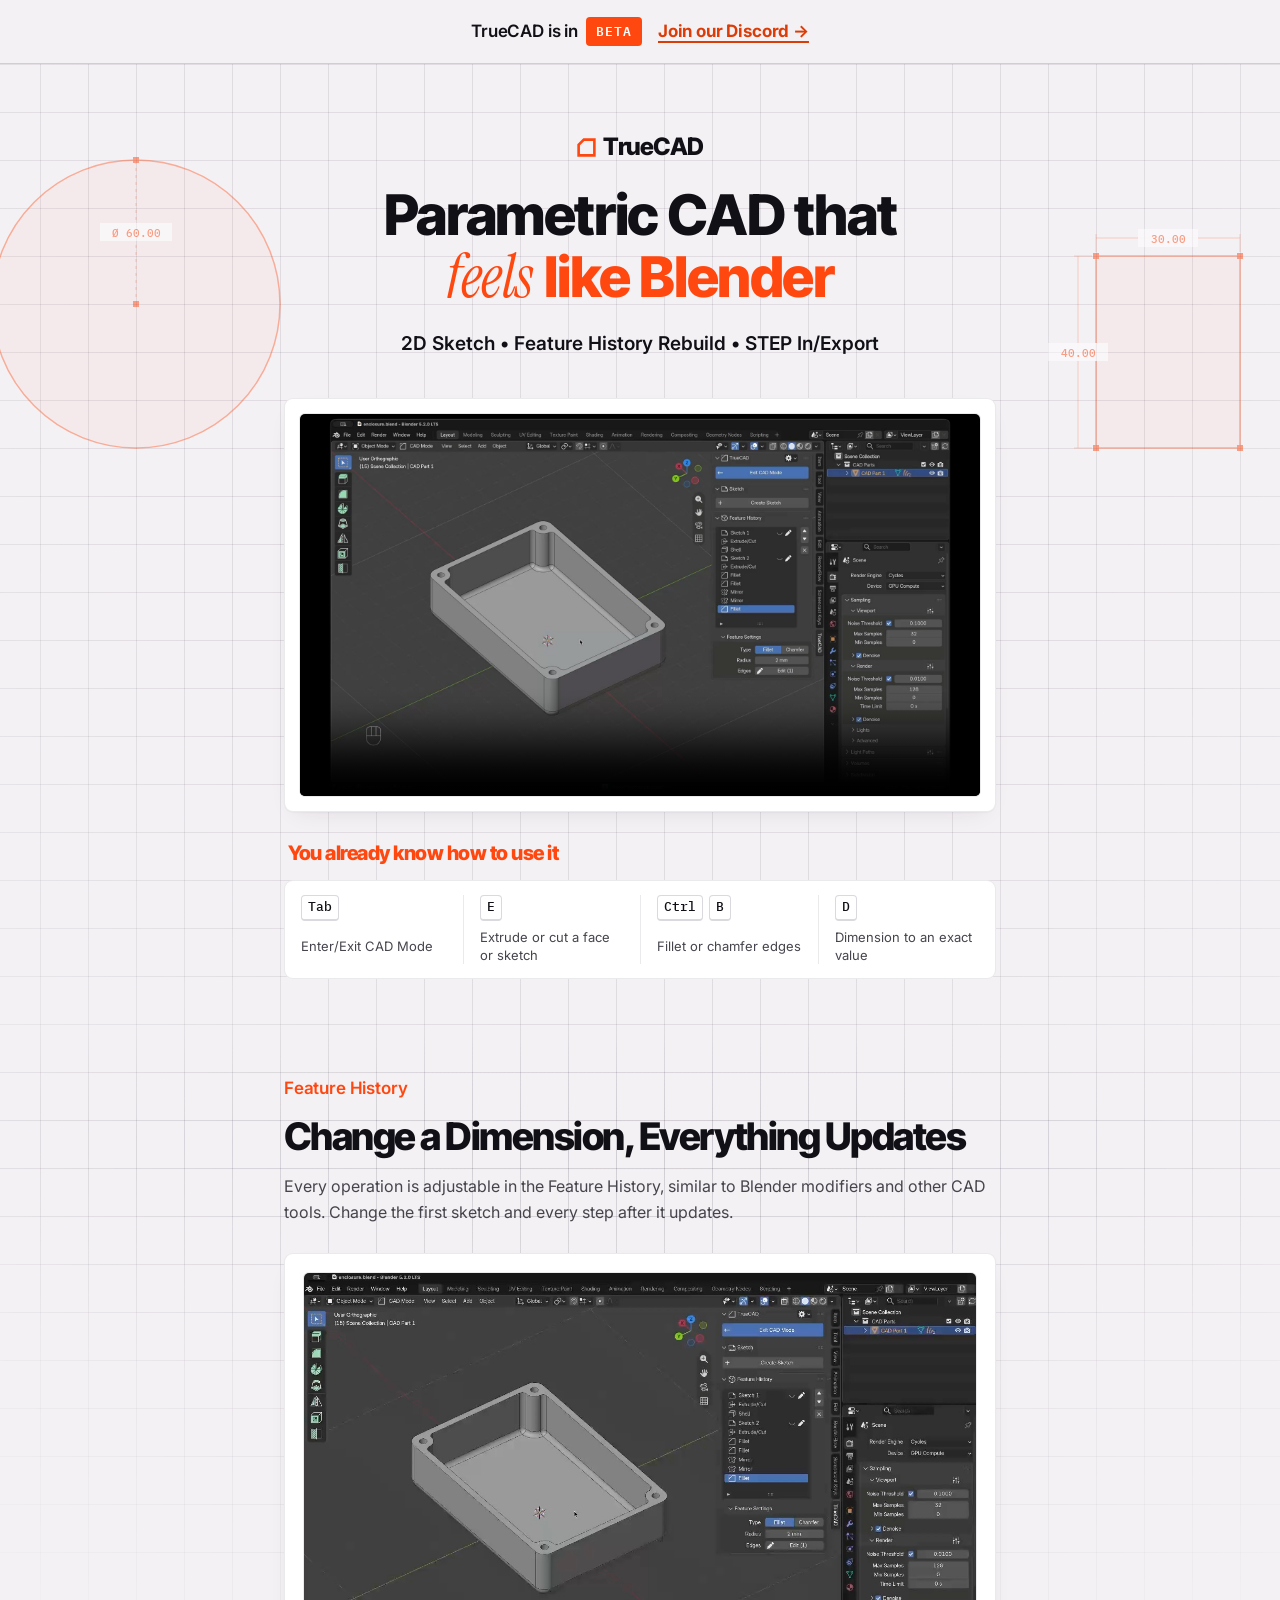
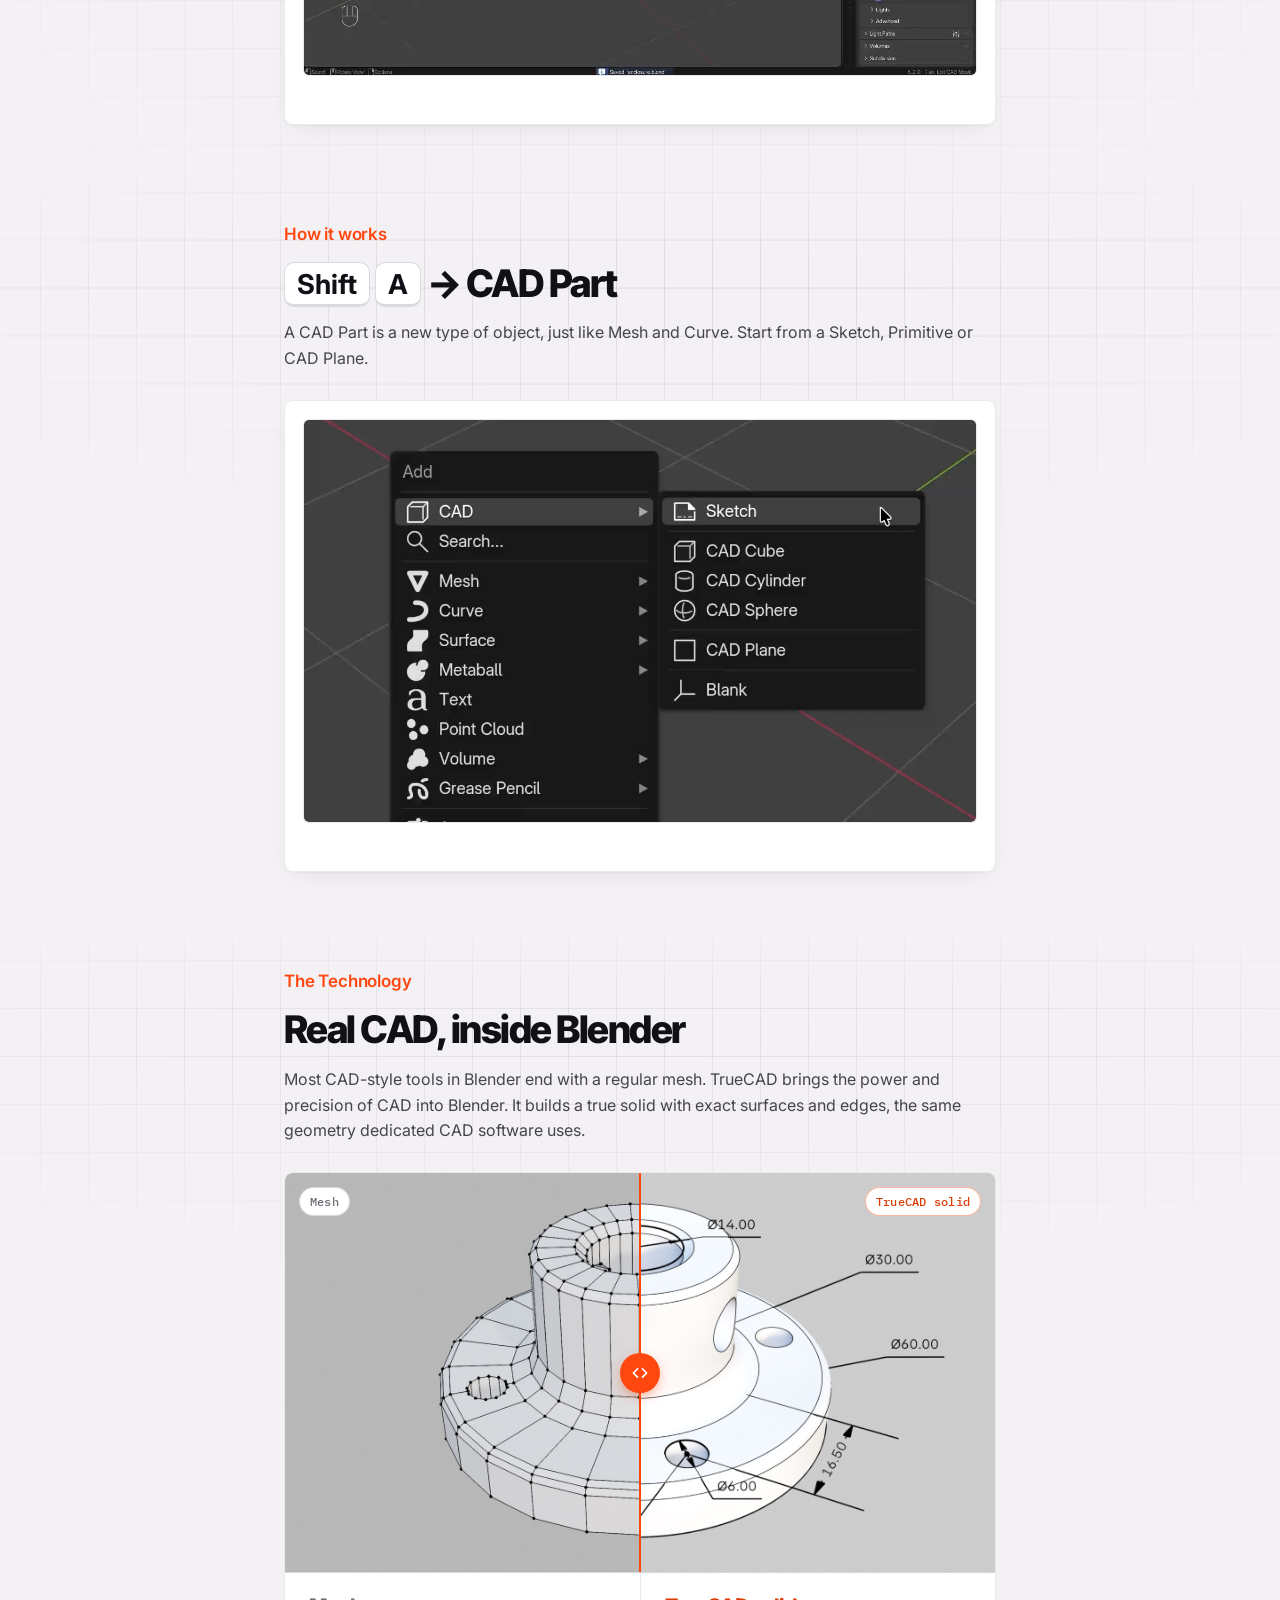
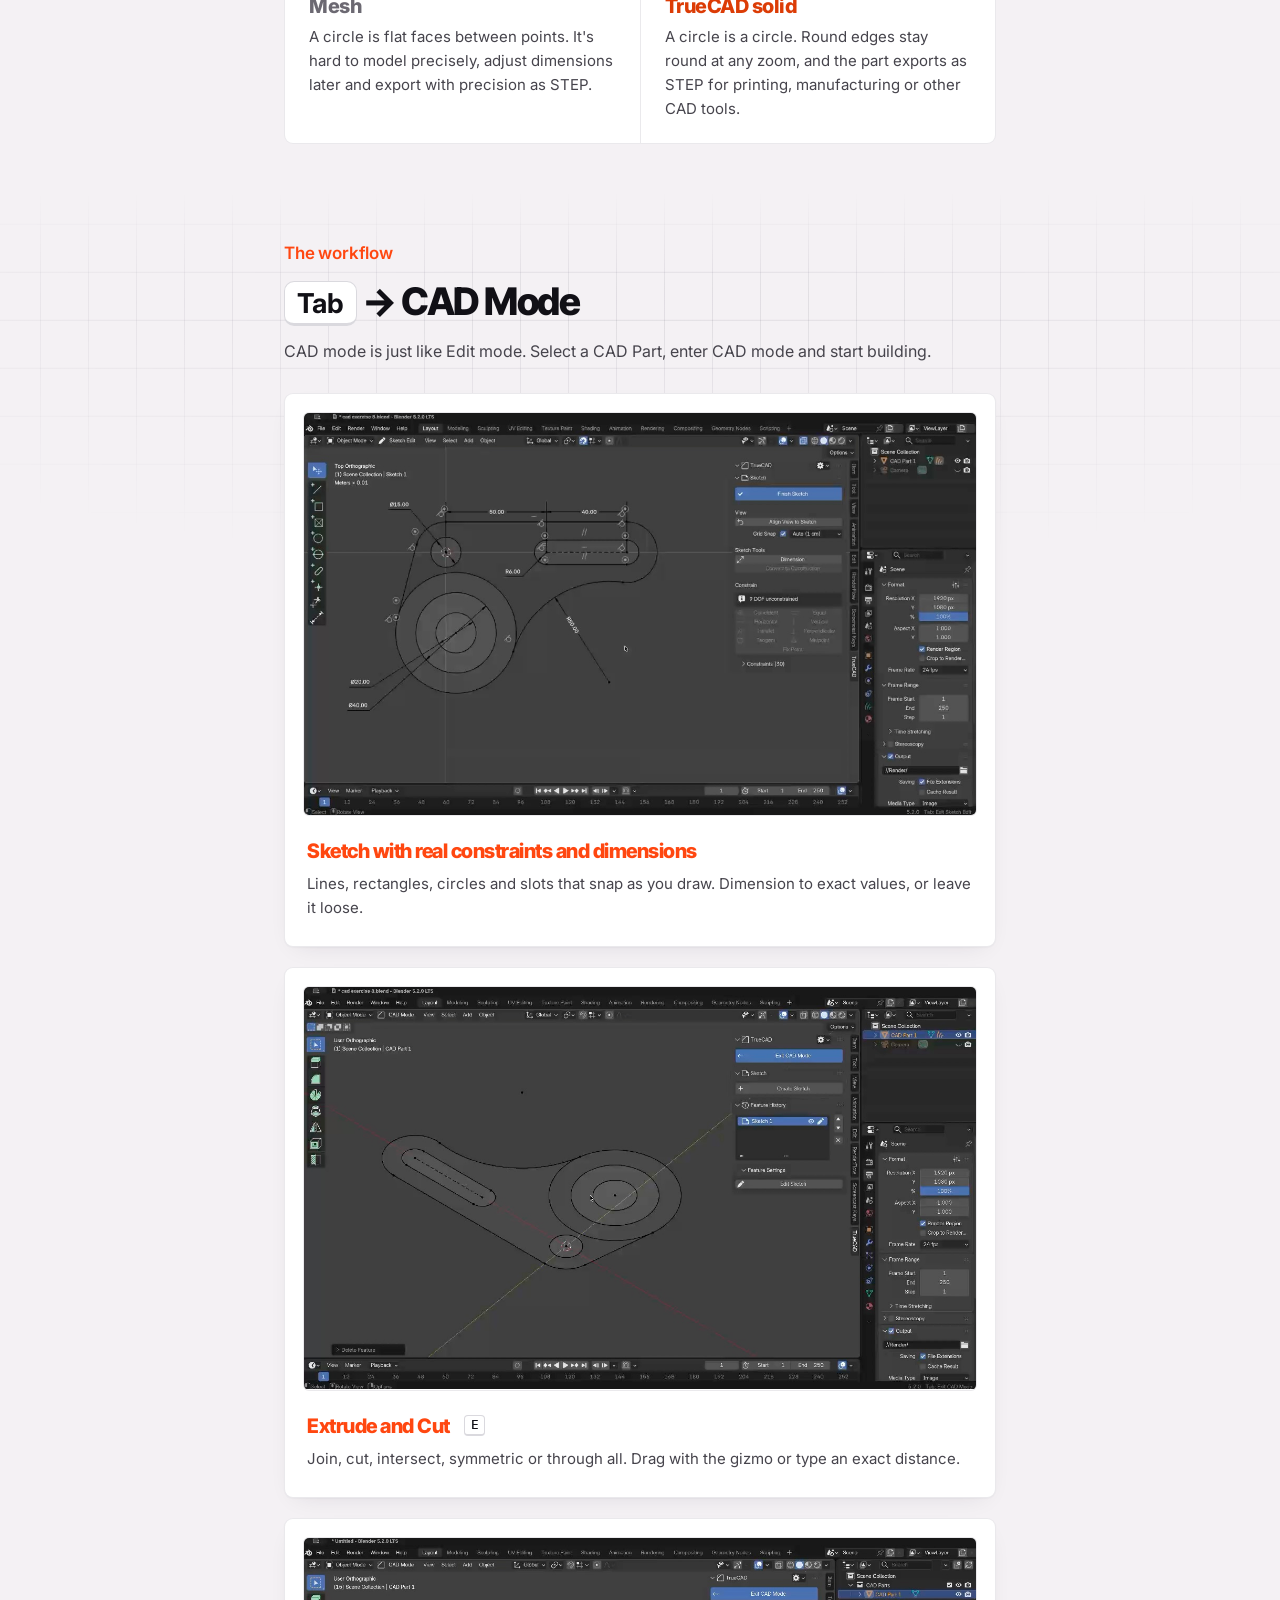
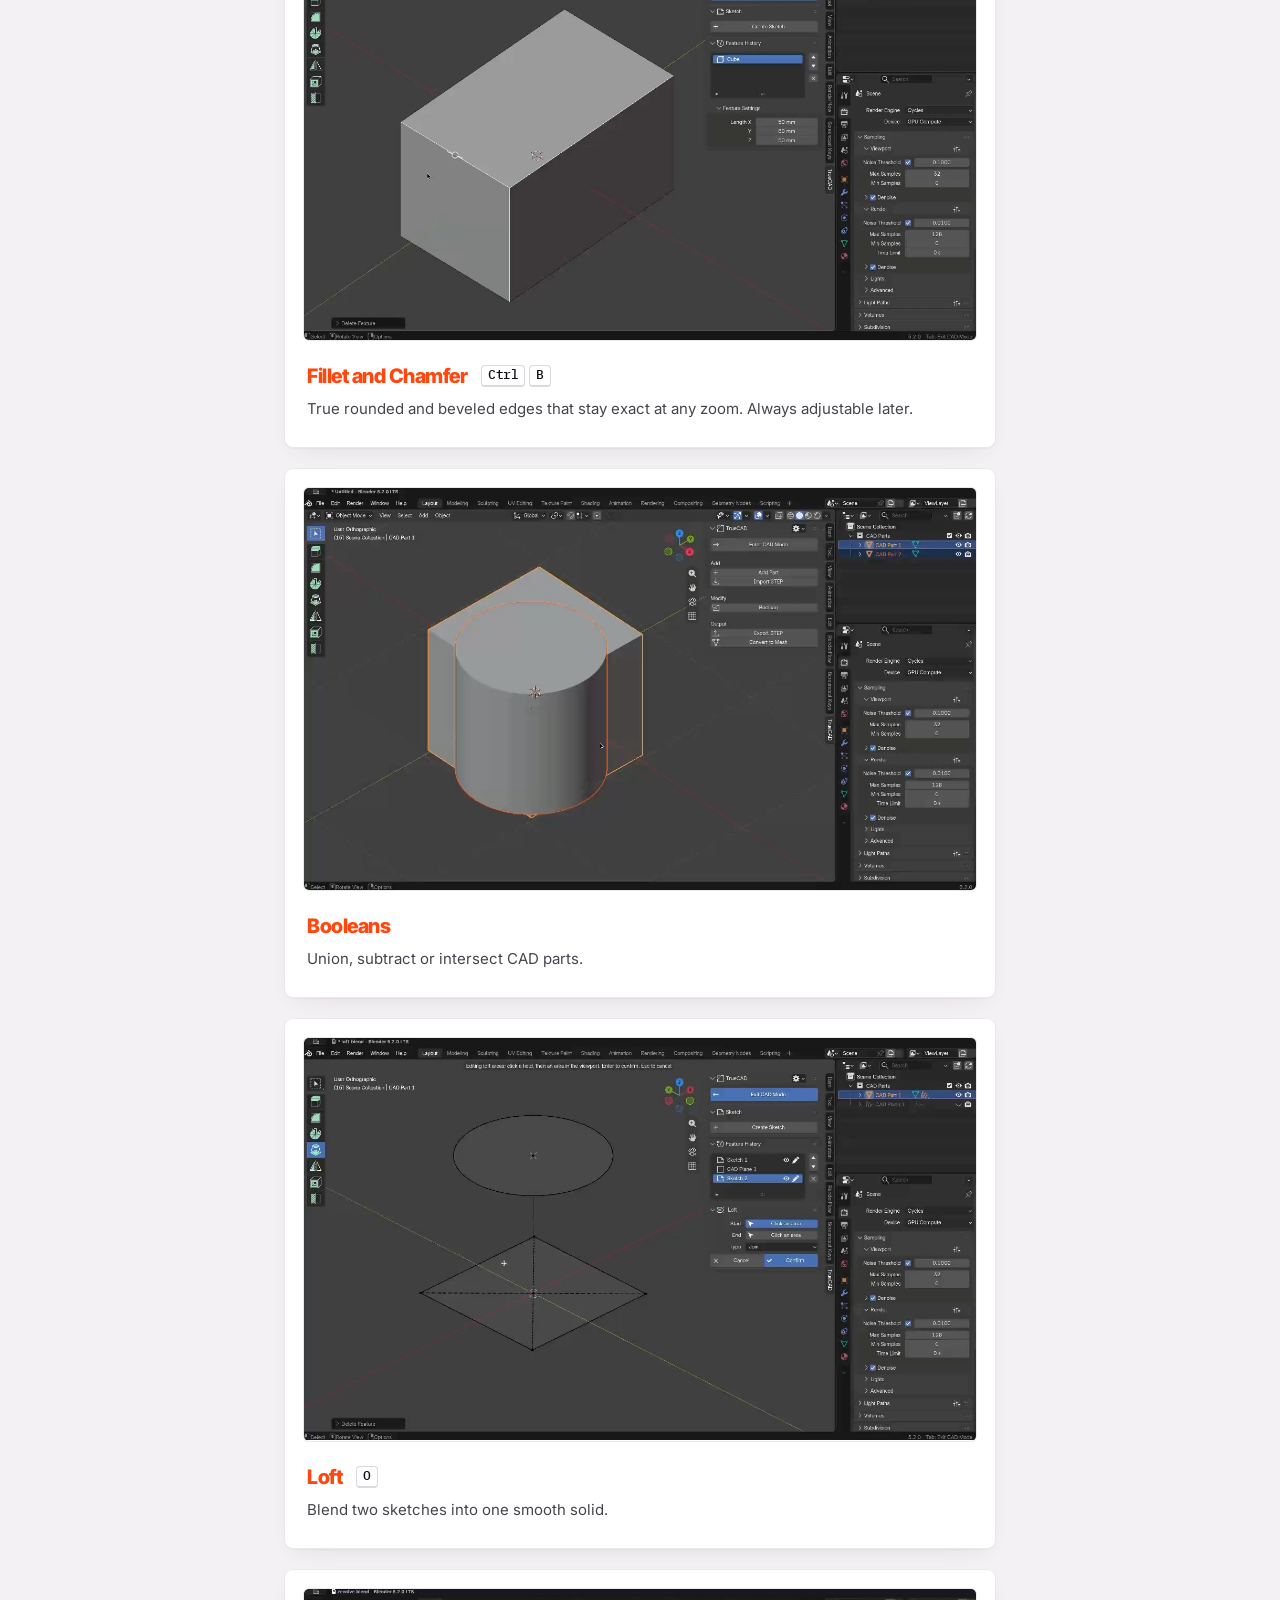
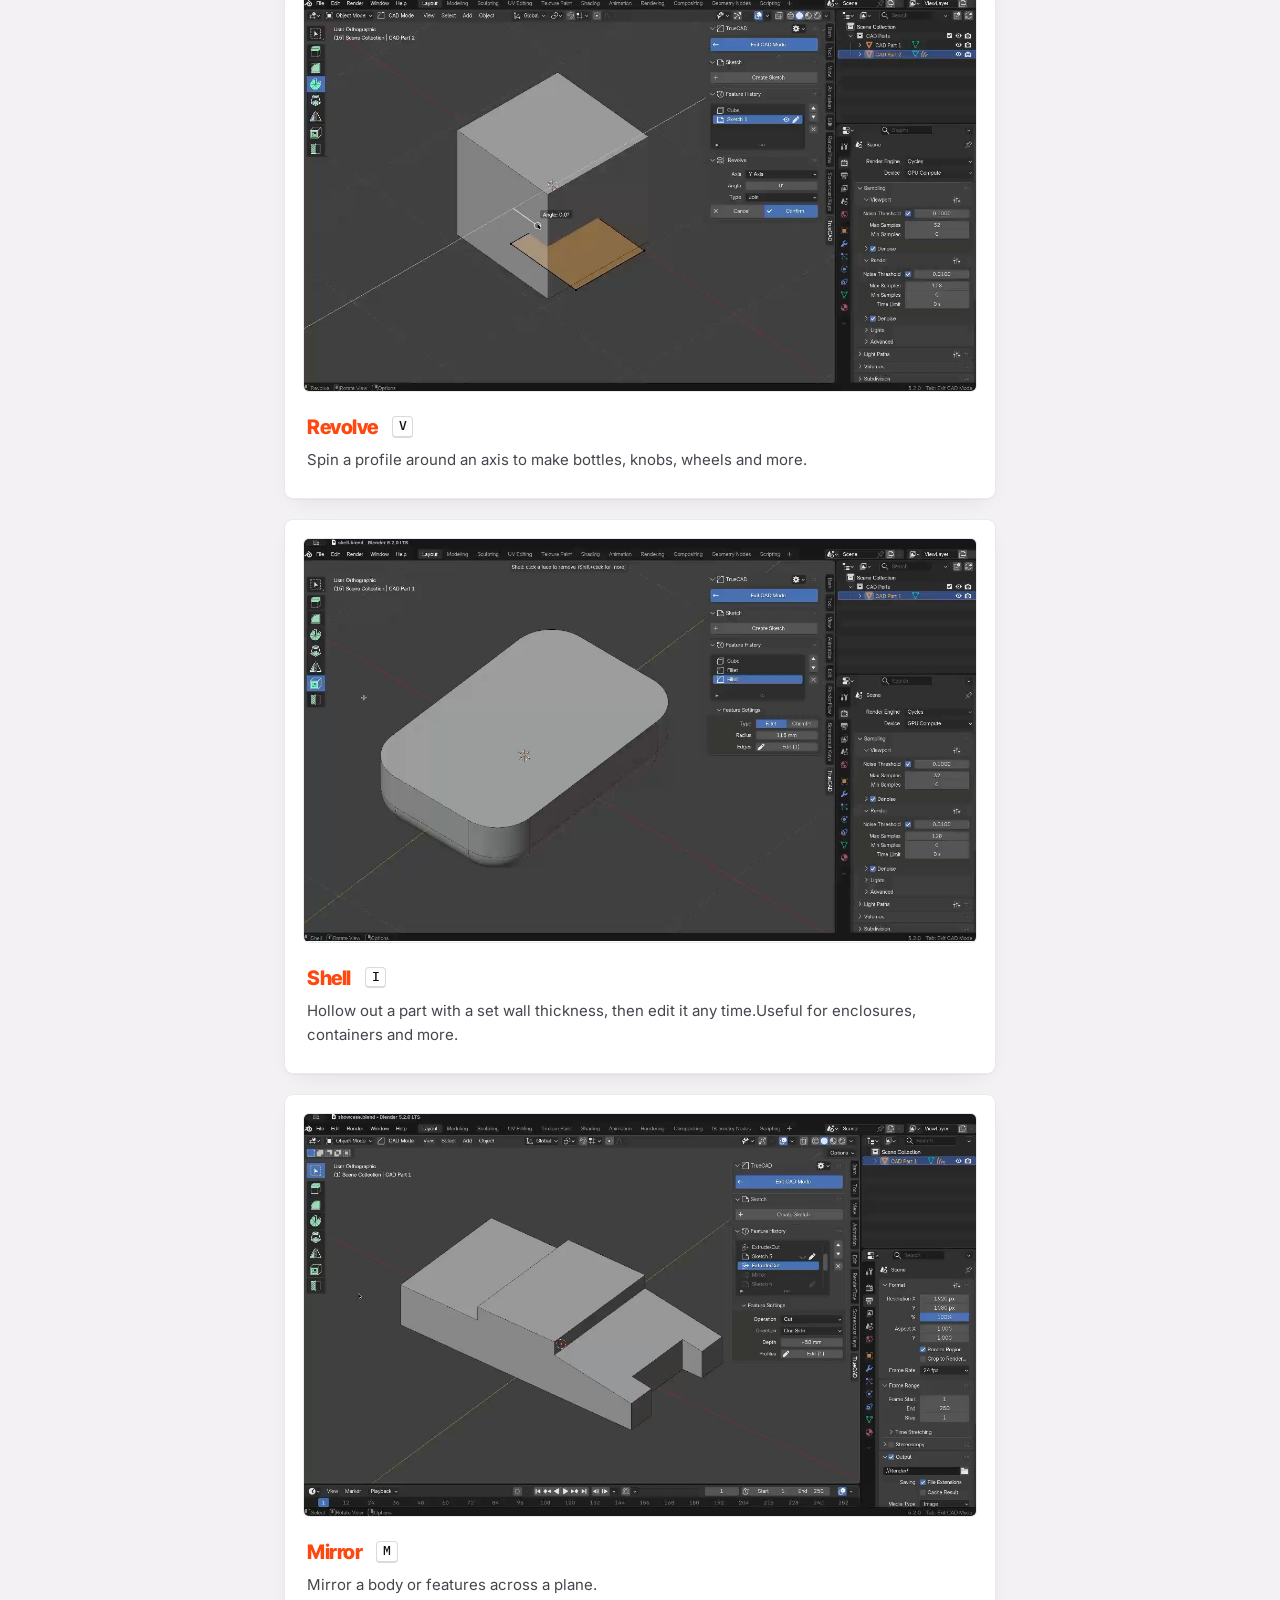
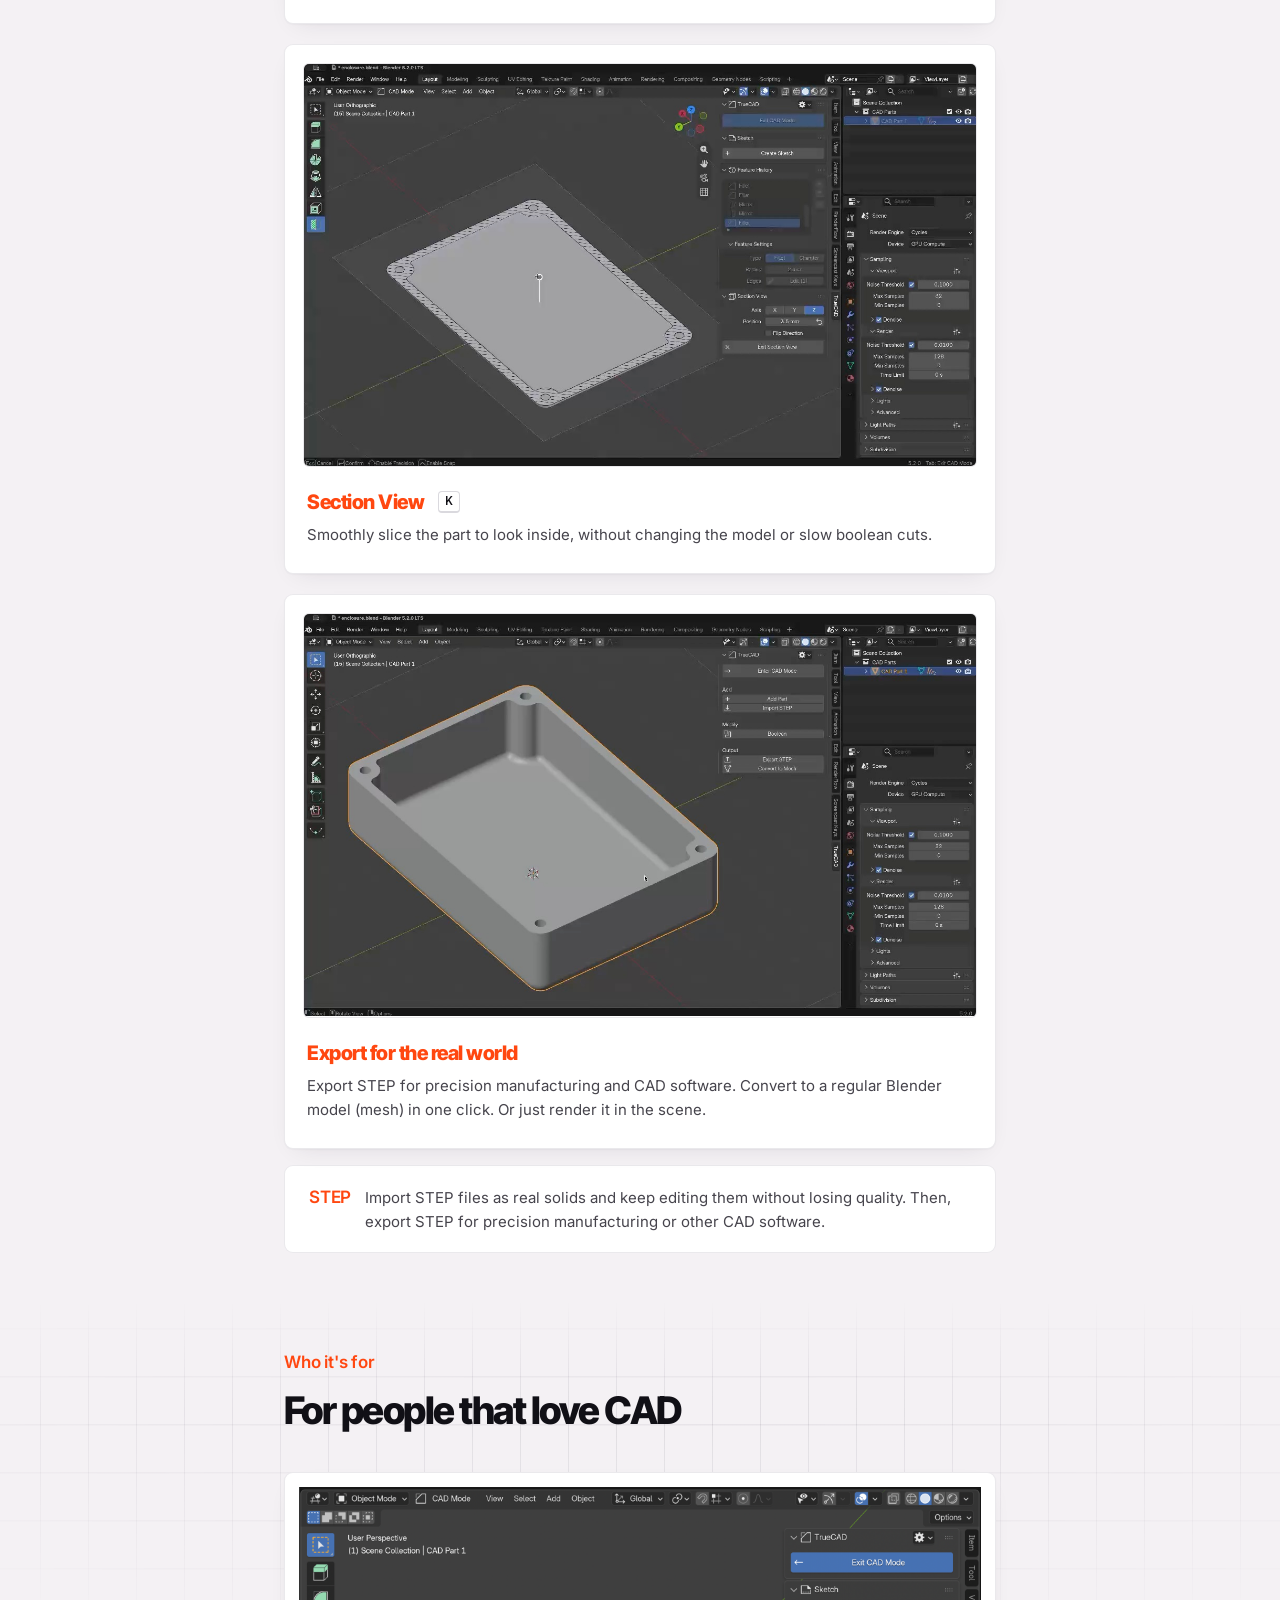
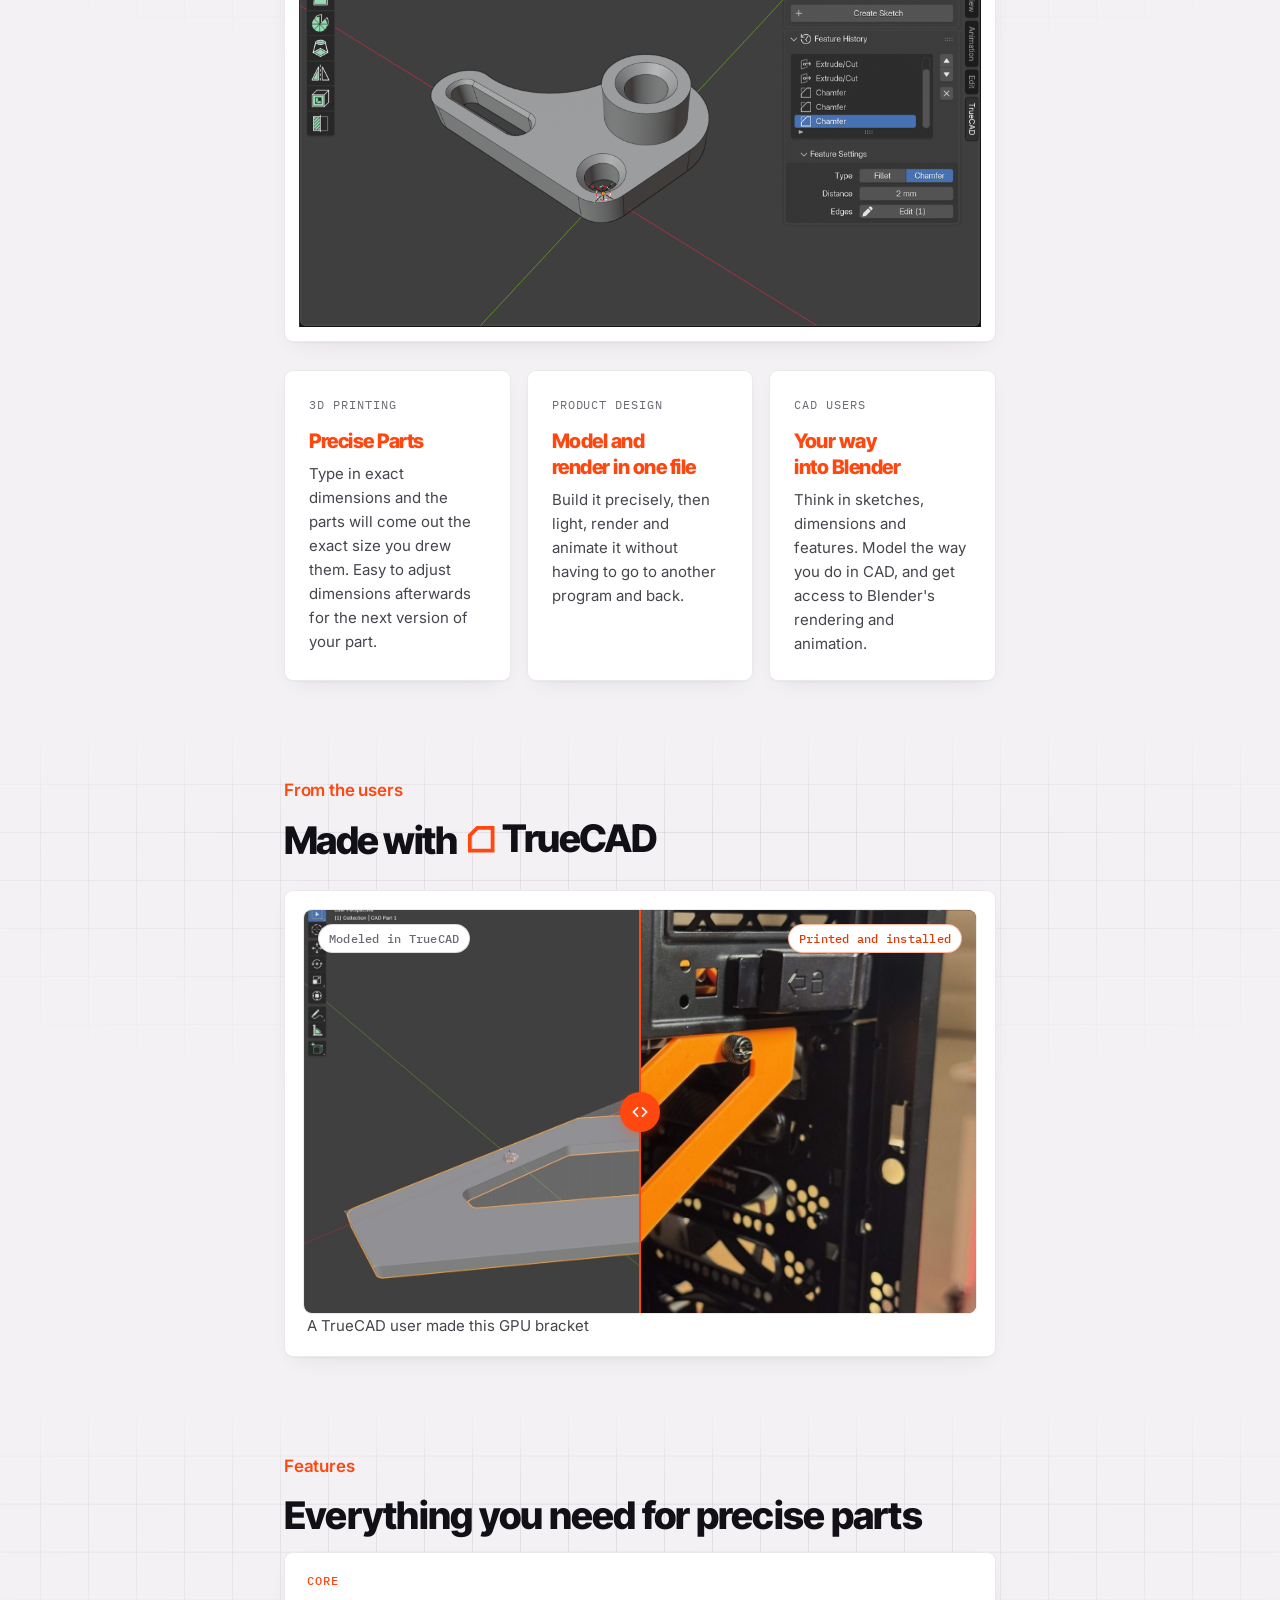
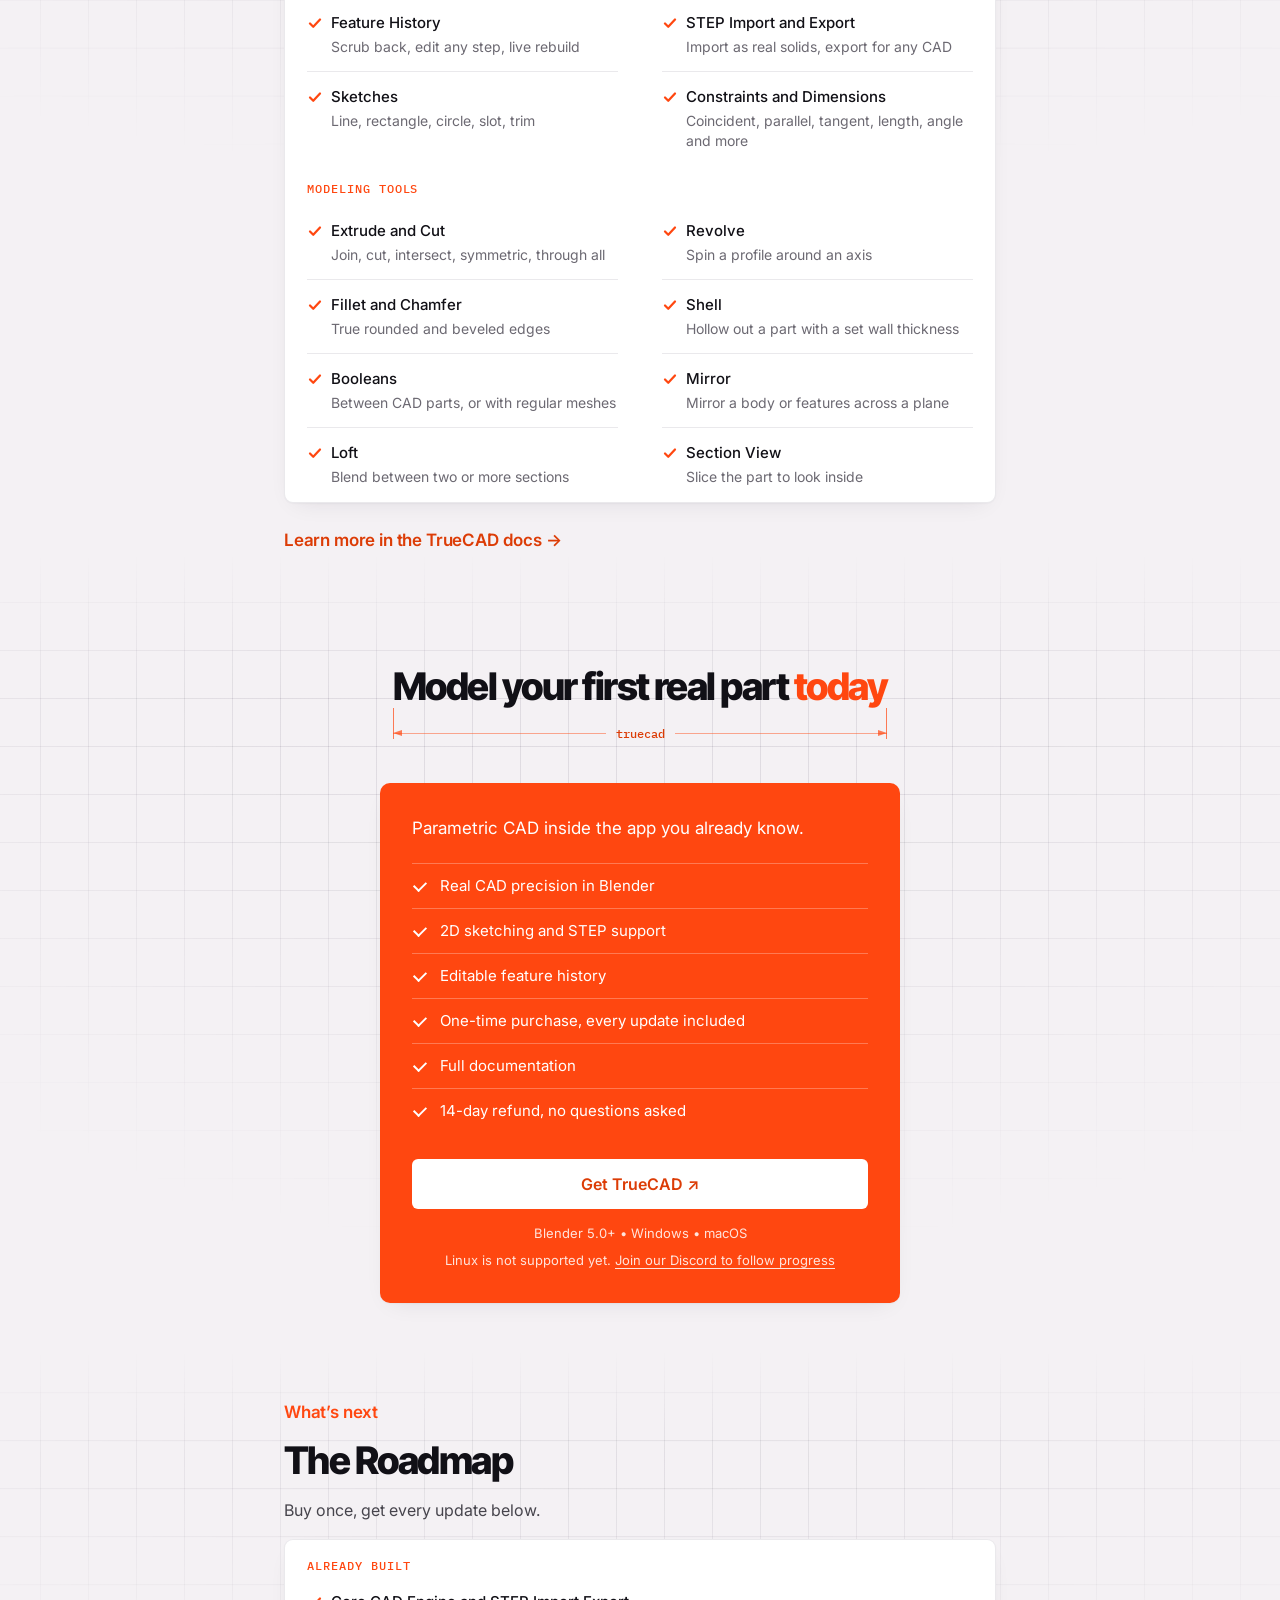
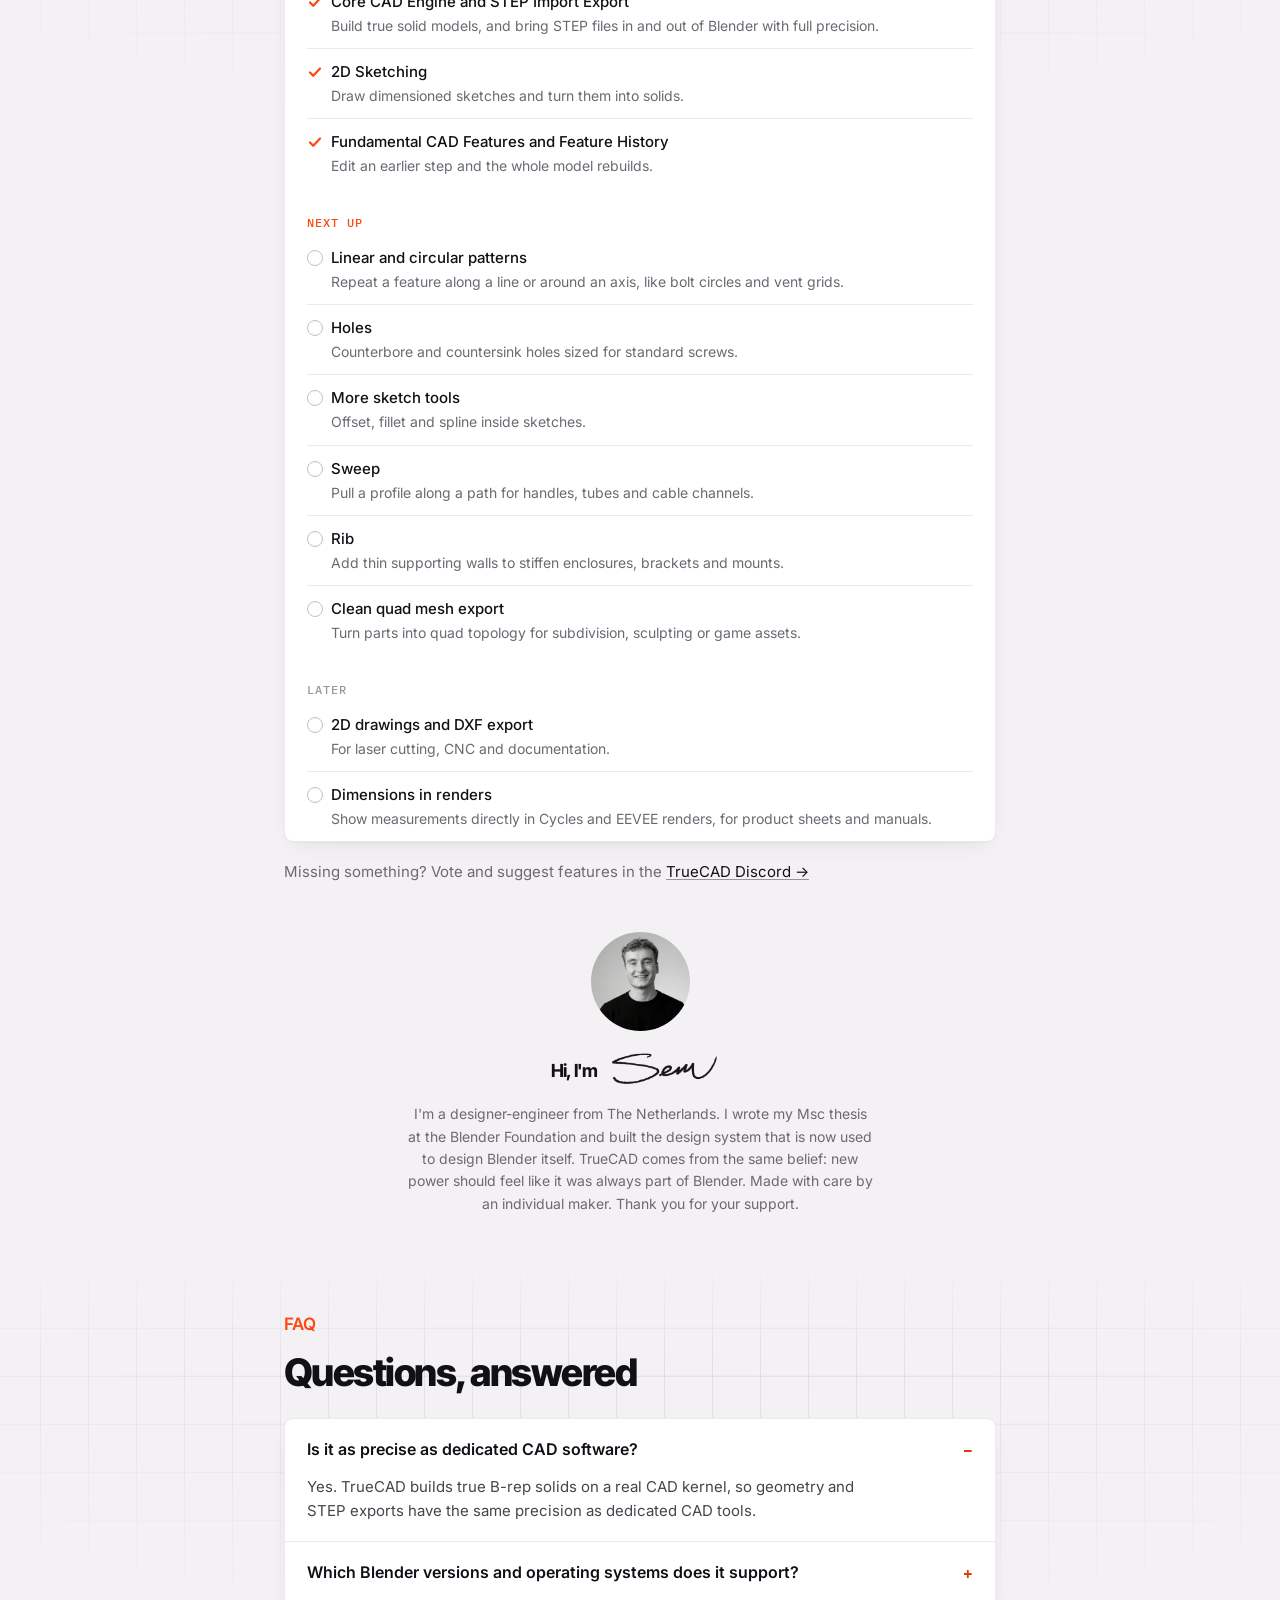
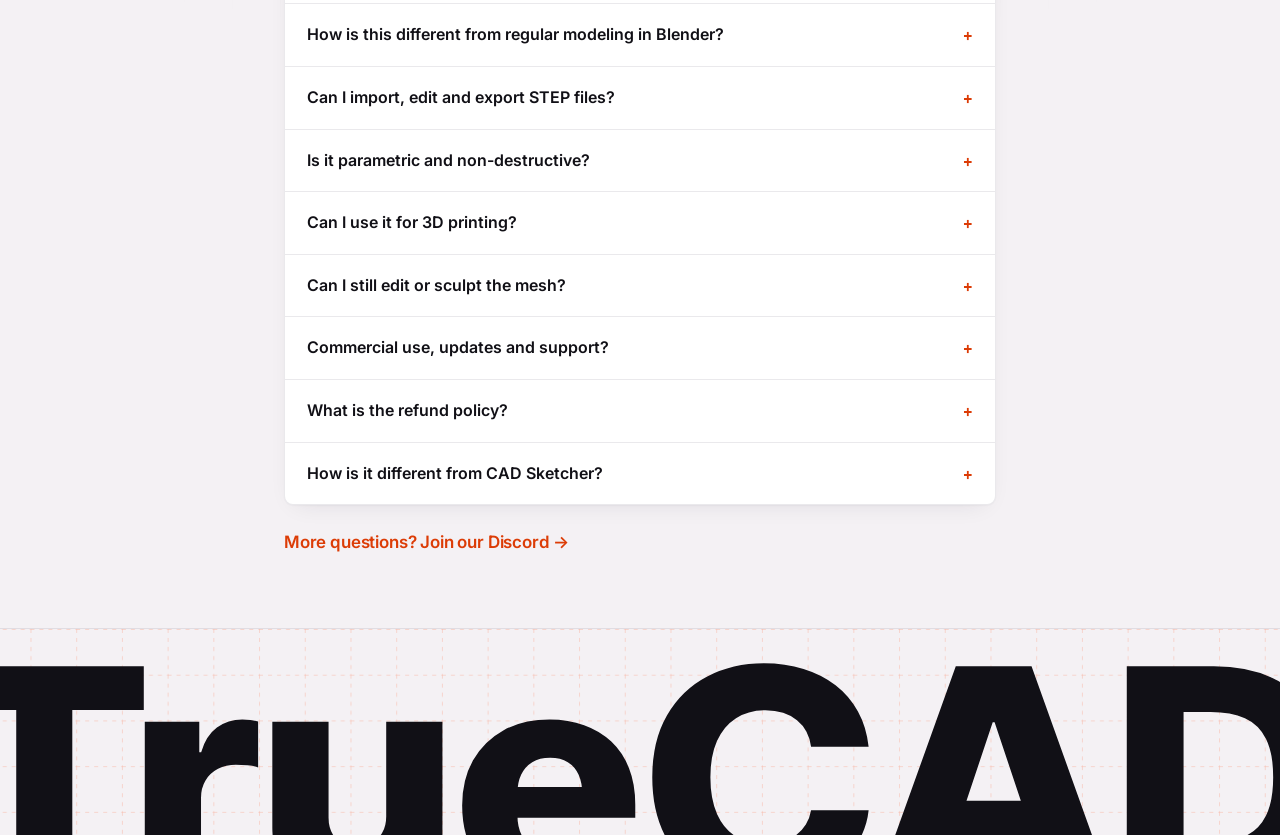
==== index.html @ b2f8df98 "Swap Feature History and Shift A sections, trim STEP export clip, restyle beta tag Co-Authored-By: C" ====
<!DOCTYPE html>
<html lang="en">
<head>
  <meta charset="utf-8">
  <meta name="viewport" content="width=device-width, initial-scale=1">
  <title>TrueCAD</title>
  <meta name="description" content="Parametric CAD that feels like Blender. Sketch, build and export STEP without leaving Blender.">

  <script>
    /* ===== Settings: the only lines you need to touch =====
       LISTING  = where every buy button goes (opens in the top window).
       DOCS     = user docs.
       SALE     = text for the top banner, or '' to hide it.
       SALE_CODE= optional code chip in the banner, or ''. */
    window.TRUECAD = {
      LISTING: 'https://superhivemarket.com/products/truecad',
      DOCS: 'https://semtip.nl/truecad/docs/',
      SALE: '',
      SALE_CODE: ''
    };
  </script>

  <link rel="preconnect" href="https://fonts.googleapis.com">
  <link rel="preconnect" href="https://fonts.gstatic.com" crossorigin>
  <link href="https://fonts.googleapis.com/css2?family=IBM+Plex+Mono:wght@400;500;600&family=Inter:wght@400;500;600&family=Inter+Tight:wght@700;800&family=Instrument+Serif:ital@1&display=swap" rel="stylesheet">
  <link rel="stylesheet" href="theme.css">

  <style>
    /* Layout and components. Colors, fonts and radii come from theme.css. */
    * { box-sizing: border-box; }
    html, body { margin: 0; overflow-x: hidden; }
    body { background: var(--bg); color: var(--text); font-family: var(--font); font-size: 1rem; line-height: 1.6; -webkit-font-smoothing: antialiased; }
    a { color: var(--text); text-decoration: underline; text-decoration-color: rgba(17,16,22,.4); text-decoration-thickness: from-font; text-underline-offset: .15em; }
    a:hover { text-decoration-color: rgba(17,16,22,.8); }
    img, video, svg { display: block; max-width: 100%; }

    .page { max-width: 760px; margin: 0 auto; padding: 0 24px 72px; }
    section { padding: 96px 0 0; }

    .kick { font-size: 1.0625rem; font-weight: 600; color: var(--accent); letter-spacing: -.01em; display: flex; align-items: center; gap: 8px; margin: 0 0 14px; }
    .kick.nodot { color: var(--muted); font-size: .9375rem; font-weight: 500; }
    h1, h2, h3 { font-family: var(--display); text-wrap: balance; }
    h1 { font-size: clamp(2.375rem, 7vw, 3.5rem); font-weight: 800; letter-spacing: -.025em; line-height: 1.05; margin: 0 0 20px; }
    h1 .serif { font-family: var(--serif); font-style: italic; font-weight: 400; letter-spacing: -.01em; font-size: 1.08em; padding-right: .04em; }
    h1 .hl, h2 .hl { color: var(--accent); }
    h1 .hl { display: block; }
    h2 { font-size: clamp(1.75rem, 4.4vw, 2.375rem); font-weight: 800; letter-spacing: -.04em; line-height: 1.1; margin: 0 0 16px; }
    h3 { font-size: 1.25rem; font-weight: 800; letter-spacing: -.025em; line-height: 1.3; margin: 0 0 8px; }
    p { margin: 0 0 16px; color: var(--body); text-wrap: pretty; }
    .lede { font-size: 1.1875rem; line-height: 1.55; max-width: 46ch; }
    .meta { font-family: var(--mono); font-weight: 500; font-size: .75rem; color: var(--muted); margin: 0; }
    kbd { font-family: var(--mono); font-size: .82em; font-weight: 500; color: var(--text); background: #fff; border: 1px solid var(--line-2); border-bottom-width: 2px; border-radius: var(--radius-xs); padding: 2px 7px; white-space: nowrap; }
    h2.wide { letter-spacing: -.02em; }
    h2 kbd { font-family: var(--font); font-size: .72em; font-weight: 700; letter-spacing: 0; padding: 4px 12px 3px; border-radius: 10px; vertical-align: .08em; border-bottom-width: 3px; }

    .btn { display: inline-flex; align-items: center; justify-content: center; gap: 10px; font: 600 1rem var(--font); color: var(--accent-ink); background: var(--accent); border: 0; border-radius: var(--radius-sm); padding: 15px 24px; text-decoration: none; white-space: nowrap; transition: transform .12s ease, box-shadow .12s ease, background .12s ease; }
    .btn:hover { transform: translateY(-1px); background: var(--accent-hover); box-shadow: 0 10px 28px -10px rgba(var(--accent-rgb),.6); }

    /* sale banner */
    .sale { display: none; background: var(--panel); border-bottom: 1px solid var(--accent-line); padding: 14px 16px; text-align: center; font-family: var(--mono); font-weight: 500; font-size: 13px; color: var(--body); }
    .sale.on { display: block; }
    /* beta bar: page background, large type */
    .beta { position: sticky; top: 0; z-index: 50; display: flex; align-items: center; justify-content: center; flex-wrap: wrap; gap: 6px 16px; min-height: 64px; padding: 12px 20px; background: var(--bg); border-bottom: 1px solid var(--line-2); font-family: var(--font); font-size: 1.0625rem; font-weight: 600; letter-spacing: -.01em; color: var(--text); text-align: center; }
    .beta-msg { display: inline-flex; align-items: center; gap: 8px; }
    .beta-tag { font-family: var(--mono); font-size: .8125rem; font-weight: 600; letter-spacing: .08em; text-transform: uppercase; color: var(--accent-ink); background: var(--accent); border-radius: var(--radius-xs); padding: 4px 10px; }
    .beta a { color: var(--accent-text); font-weight: 700; text-decoration: underline; text-underline-offset: 4px; text-decoration-thickness: 2px; transition: opacity .15s ease; }
    .beta a:hover { opacity: .8; }
    @media (max-width: 600px) { .beta { font-size: 1rem; min-height: 56px; } }
    .sale em { font-style: normal; font-weight: 600; color: var(--accent-ink); background: var(--accent); border-radius: var(--radius-xs); padding: 3px 9px; margin-left: 10px; }
    .sale em:empty { display: none; }

    /* brand */
    .brand { display: flex; align-items: center; justify-content: center; gap: 6px; margin: 0 0 20px; font-family: var(--display); font-size: 1.5rem; font-weight: 800; letter-spacing: -.035em; color: var(--text); }
    .h2-brand { display: inline-flex; align-items: center; gap: .14em; margin-left: .12em; }
    .h2-brand svg { width: .8em; height: .8em; flex: none; color: var(--accent); }
    .brand svg { width: 21px; height: 21px; flex: none; color: var(--accent); }

    /* hero */
    .bio { text-align: center; padding: 48px 0 0; }
    .bio img.me { width: 99px; height: 99px; object-fit: cover; border-radius: 50%; margin: 0 auto 16px; transition: transform .3s cubic-bezier(.2,.8,.2,1); }
    .bio:hover img.me { transform: rotate(-1.5deg) scale(1.03); }
    .bio .hi { display: flex; align-items: center; justify-content: center; font-size: 1.125rem; font-weight: 700; margin: 0 0 8px; color: var(--text); }
    .bio .sig { width: 132px; height: 40px; object-fit: contain; opacity: .9; margin-bottom: 8px; }
    .bio p.tag { font-size: .875rem; color: var(--muted); margin: 0 auto; max-width: 52ch; }
    .bio + .hero { padding-top: 40px; }

    .hero { padding: 64px 0 0; }
    .hero h1, .hero .lede { text-align: center; }
    .hero .lede { margin-left: auto; margin-right: auto; font-weight: 600; color: var(--text); }
    .page { position: relative; isolation: isolate; }
    .page:before { content: ''; position: absolute; top: 0; left: -50vw; right: -50vw; height: 2400px; z-index: -1; pointer-events: none;
      background-image: linear-gradient(var(--grid) 1px, transparent 1px), linear-gradient(90deg, var(--grid) 1px, transparent 1px);
      background-size: 48px 48px; background-position: center top;
      -webkit-mask-image: radial-gradient(ellipse 60% 90% at 50% 0%, #000 45%, transparent 95%);
              mask-image: radial-gradient(ellipse 60% 90% at 50% 0%, #000 45%, transparent 95%); }
    .sk-bg { position: absolute; top: 0; left: 50%; width: 0; height: 0; margin-left: -24px; z-index: -1; pointer-events: none; opacity: .5; }
    .sk-bg svg { position: absolute; top: 0; left: 0; width: 1px; height: 1px; max-width: none; overflow: visible; }
    .sk-c { transform: translateX(-48px); }
    .sk-r { transform: translate(144px, 48px); }
    .sk-bg .ln { fill: none; stroke: rgba(var(--accent-rgb), .8); stroke-width: 1.5; }
    .sk-bg .fl { fill: rgba(var(--accent-rgb), .07); stroke: none; }
    .sk-bg .dm { fill: none; stroke: rgba(var(--accent-rgb), .45); stroke-width: 1; }
    .sk-bg .ld { fill: none; stroke: rgba(var(--accent-rgb), .55); stroke-width: 1; stroke-dasharray: 3 4; }
    .sk-bg .pt { fill: rgb(var(--accent-rgb)); }
    .sk-bg .tg { fill: rgba(255,255,255,.92); }
    .sk-bg text { font: 500 11px var(--mono); fill: rgb(var(--accent-rgb)); text-anchor: middle; dominant-baseline: central; }
    @media (max-width: 1100px) {
      .sk-bg { opacity: .4; }
      /* shifts snap to the 48px grid pitch so the shapes never sit between lines */
      .sk-c { transform: translateX(144px); transform: translateX(calc(round(down, calc(432px - clamp(110px, 30vw, 432px)), 48px) - 48px)); }
      .sk-r { transform: translate(0px, 48px); transform: translate(calc(144px - round(down, calc(408px - clamp(110px, 30vw, 408px)), 48px)), 48px); }
    }
    .hero-top { display: flex; flex-wrap: wrap; align-items: center; gap: 10px 16px; margin: 0 0 22px; }
    .hero-top .kick { margin: 0; }
    .pill { display: inline-flex; align-items: center; gap: 8px; font-size: .8125rem; font-weight: 600; color: var(--accent-text); background: #fff; border: 1px solid var(--accent-line); border-radius: var(--radius-sm); padding: 6px 14px 6px 12px; }
    .pill i { position: relative; width: 7px; height: 7px; border-radius: 50%; background: var(--accent); flex: none; }
    .pill i:after { content: ''; position: absolute; inset: 0; border-radius: 50%; background: var(--accent); animation: ping 1.8s ease-out infinite; }
    @keyframes ping { 0% { transform: scale(1); opacity: .7; } 100% { transform: scale(2.8); opacity: 0; } }
    @media (prefers-reduced-motion: reduce) { .pill i:after { animation: none; } }

    .media { width: 100%; border-radius: var(--radius-sm); border: 1px solid var(--line); overflow: hidden; background: var(--panel); }
    .media img, .media video { width: 100%; height: auto; }
    .hero-media img { width: 100%; height: auto; }
    .hero-media .media { aspect-ratio: 16 / 9; }
    .hero-media { margin: 40px 0 0; background: var(--panel); border: 1px solid var(--line); border-radius: var(--radius); padding: 14px; box-shadow: var(--shadow); }

    .keys-head { font-size: 1.25rem; font-weight: 800; letter-spacing: -.025em; line-height: 1.3; color: var(--accent); margin: 28px 0 0; padding: 0 4px; }
    .keys { display: grid; grid-template-columns: repeat(4, 1fr); border: 1px solid var(--line); border-radius: var(--radius); margin: 14px 0 0; overflow: hidden; background: var(--panel); padding: 2px 0 14px; }
    .key { display: flex; flex-wrap: wrap; align-items: flex-start; column-gap: 6px; margin-top: 12px; padding: 0 16px; border-left: 1px solid var(--line); }
    .key:first-of-type { border-left: 0; }
    .key kbd { font-size: .8125rem; padding: 1px 6px; }
    .key span { display: block; flex-basis: 100%; margin-top: 7px; font-size: .8125rem; line-height: 1.4; color: var(--body); }

    /* solid vs mesh */
    /* before / after slider */
    .ba { margin: 28px 0 0; border: 1px solid var(--line); border-radius: var(--radius); overflow: hidden; background: var(--panel); }
    .ba-stage { position: relative; cursor: ew-resize; aspect-ratio: 16 / 9; overflow: hidden; background: var(--panel); touch-action: pan-y; user-select: none; -webkit-user-select: none; }
    .ba-layer { position: absolute; inset: 0; display: flex; align-items: center; justify-content: center; background: var(--panel); }
    .ba-layer img { width: 100%; height: 100%; object-fit: cover; display: block; pointer-events: none; }
    .ba-solid { clip-path: inset(0 0 0 var(--pos)); }
    .ba-tag { position: absolute; top: 14px; font-family: var(--mono); font-weight: 500; font-size: .75rem; letter-spacing: .02em; padding: 4px 10px; border-radius: 999px; background: #fff; border: 1px solid var(--line-2); color: var(--muted); pointer-events: none; }
    .ba-tag-l { left: 14px; }
    .ba-tag-r { right: 14px; color: var(--accent-text); border-color: var(--accent-line); }
    .ba-handle { position: absolute; top: 0; bottom: 0; left: var(--pos); width: 2px; margin-left: -1px; background: var(--accent); pointer-events: none; }
    .ba-grip { position: absolute; top: 50%; left: 50%; width: 40px; height: 40px; margin: -20px 0 0 -20px; border-radius: 50%; background: var(--accent); color: var(--accent-ink); display: flex; align-items: center; justify-content: center; box-shadow: 0 4px 14px -4px rgba(var(--accent-rgb), .7); transition: transform .12s ease; }
    .ba-grip svg { width: 20px; height: 20px; }
    .ba-stage:hover .ba-grip { transform: scale(1.06); }
    .ba-range { position: absolute; inset: 0; width: 100%; height: 100%; margin: 0; opacity: 0; pointer-events: none; -webkit-appearance: none; appearance: none; }
    .ba-range:focus-visible ~ .ba-handle .ba-grip { outline: 3px solid var(--text); outline-offset: 3px; }
    .ba-caps { display: grid; grid-template-columns: 1fr 1fr; gap: 1px; background: var(--line); border-top: 1px solid var(--line); }
    .ba-caps .vs { padding: 20px 24px 22px; }
    .vs { background: var(--panel); padding: 24px 24px 22px; }
    .vs svg { width: 100%; max-width: 168px; height: auto; margin: 0 auto 18px; }
    .vs .meta { margin-bottom: 6px; text-transform: uppercase; letter-spacing: .08em; }
    .vs p { font-size: .9375rem; margin: 0; }
    .ba-caps .meta { font-family: inherit; font-size: 1.25rem; font-weight: 800; letter-spacing: -.025em; line-height: 1.3; text-transform: none; }
    .vs.good .meta { color: var(--accent-text); }

    /* clips */
    .clips { display: grid; grid-template-columns: 1fr; gap: 20px; margin: 28px 0 0; }
    .clip { background: var(--panel); border: 1px solid var(--line); border-radius: var(--radius); padding: 18px 18px 26px; box-shadow: var(--shadow); }
    .clip .media { aspect-ratio: 16 / 9; margin: 0 0 22px; }
    .clip .media.wide-clip { aspect-ratio: 5 / 3; }
    .clip .media video { display: block; width: 100%; height: 100%; object-fit: cover; }
    .clip h3 { color: var(--accent); }
    .clip h3, .clip p { padding: 0 4px; }
    .clip h3:has(.keys-r) { display: flex; align-items: center; justify-content: flex-start; flex-wrap: wrap; gap: 6px 14px; }
    .clip .keys-r { display: inline-flex; align-items: center; gap: 4px; flex-wrap: wrap; font-size: 1rem; }
    .clip .keys-r kbd { font-size: .8125rem; padding: 1px 6px; }
    .clip p { font-size: .9375rem; margin: 0; }
    .made { padding-bottom: 18px; }
    .made .ba { margin: 0; }
    .made-cap { font-size: .9375rem; text-align: left; margin: 10px 0 0; }
    .made .ba-stage { aspect-ratio: 5 / 3; }
    .ph { display: flex; align-items: center; justify-content: center; text-align: center; padding: 16px; border-style: dashed; border-color: var(--line-2); color: var(--faint); font-family: var(--mono); font-weight: 500; font-size: .75rem; letter-spacing: .06em; text-transform: uppercase; background: var(--bg); }

    /* cards */
    .cards { display: grid; grid-template-columns: repeat(3, 1fr); gap: 16px; margin: 28px 0 0; }
    .card { border: 1px solid var(--line); border-radius: var(--radius); padding: 24px; background: var(--panel); box-shadow: var(--shadow); }
    .card .tag { font-family: var(--mono); font-size: .75rem; color: var(--muted); letter-spacing: .08em; text-transform: uppercase; margin: 0 0 14px; display: block; }
    .card h3 { color: var(--accent); }
    .card p { font-size: .9375rem; margin: 0; }
    .card:has(.meta) { display: flex; flex-direction: column; }
    .card .meta { font-size: .75rem; margin-top: auto; padding-top: 16px; }
    .callout { margin: 16px 0 0; border: 1px solid var(--line); border-radius: var(--radius); padding: 18px 24px; display: flex; gap: 14px; align-items: baseline; background: var(--panel); }
    .callout p { margin: 0; font-size: .9375rem; }
    .callout strong { color: var(--text); font-weight: 600; }
    .callout .kick { margin: 0; }

    .note { margin: 18px 0 0; font-size: .9375rem; color: var(--muted); }

    /* mini CTA */
    .cta { display: flex; align-items: center; justify-content: space-between; gap: 20px; padding: 20px 22px; border: 1px solid var(--accent-line); border-radius: var(--radius); background: var(--panel); }
    .cta p { margin: 0; color: var(--text); font-weight: 600; }

    /* pricing card */
    .price { max-width: 520px; margin: 0 auto; border-radius: var(--radius-xl); padding: 32px; background: var(--accent); color: var(--accent-ink); box-shadow: var(--shadow); }
    .price h3 { color: var(--accent-ink); margin: 0; }
    .price .amount { font-family: var(--display); font-size: 3.75rem; font-weight: 800; letter-spacing: -.045em; line-height: 1; margin: 14px 0 8px; color: var(--accent-ink); }
    .price .meta { color: var(--accent-ink); opacity: .85; }
    .price .lede { color: var(--accent-ink); font-size: 1.0625rem; margin: 0; }
    .price ul { list-style: none; padding: 0; margin: 22px 0 26px; }
    .price li { padding: 10px 0 10px 28px; position: relative; color: var(--accent-ink); font-size: .9375rem; border-top: 1px solid rgba(255,255,255,.28); }
    .price li:before { content: ''; position: absolute; left: 2px; top: 17px; width: 10px; height: 6px; border-left: 2px solid var(--accent-ink); border-bottom: 2px solid var(--accent-ink); transform: rotate(-45deg); }
    .price .btn { width: 100%; background: #fff; color: var(--accent-text); }
    .price .btn:hover { background: #fff; }
    .price .compat { margin: 14px 0 0; text-align: center; font-size: .8125rem; color: var(--accent-ink); opacity: .85; }
    .price .compat-note { margin-top: 6px; }
    .price .compat-note a { color: inherit; text-decoration: underline; text-underline-offset: 3px; }
    .price .compat-note a:hover { text-decoration-thickness: 2px; }
    .price + .note { text-align: center; }

    /* roadmap */
    .road { list-style: none; padding: 0; margin: 0; border: 1px solid var(--line); border-radius: var(--radius); background: var(--panel); box-shadow: var(--shadow); }
    .road li { padding: 12px 22px; color: var(--body); font-size: .9375rem; }
    .road li { position: relative; }
    .road li.it + li.it::before { content: ''; position: absolute; top: 0; left: 22px; right: 22px; border-top: 1px solid var(--line); }
    .road li.grp { padding: 24px 22px 2px; font-family: var(--mono); font-weight: 500; font-size: .75rem; letter-spacing: .08em; text-transform: uppercase; color: var(--faint); }
    .road li.grp.shipped, .road li.grp.next { padding-top: 16px; }
    .road li.it + li.grp { padding-top: 24px; }
    .road li.grp.next, .road li.grp.shipped { color: var(--accent); }
    .road .t { display: block; color: var(--text); font-weight: 500; }
    .road .d { display: block; margin-top: 2px; font-size: .875rem; line-height: 1.45; color: var(--muted); text-wrap: pretty; }
    .road li.it .t { display: flex; align-items: flex-start; gap: 8px; }
    .road li.it:not(.built) .t::before { content: ""; flex: none; box-sizing: border-box; width: 16px; height: 16px; margin-top: 4px; border: 1.5px solid #c3c0c8; border-radius: 50%; }
    .road li.built .t::before { content: ""; flex: none; width: 16px; height: 16px; margin-top: 4px; background: var(--accent); -webkit-mask: url("data:image/svg+xml,%3Csvg xmlns='http://www.w3.org/2000/svg' viewBox='0 0 16 16' fill='none' stroke='black' stroke-width='2.25' stroke-linecap='round' stroke-linejoin='round'%3E%3Cpath d='M3 8.5l3.25 3.25L13 4.5'/%3E%3C/svg%3E") center / contain no-repeat; mask: url("data:image/svg+xml,%3Csvg xmlns='http://www.w3.org/2000/svg' viewBox='0 0 16 16' fill='none' stroke='black' stroke-width='2.25' stroke-linecap='round' stroke-linejoin='round'%3E%3Cpath d='M3 8.5l3.25 3.25L13 4.5'/%3E%3C/svg%3E") center / contain no-repeat; }
    .road li.it .d { padding-left: 24px; }
    .road.cols { display: grid; overflow: hidden; grid-template-columns: 1fr 1fr; background: var(--panel); }
    .road.cols li { padding: 14px 22px; }
    .road.cols li.it::before { content: ''; position: absolute; top: 0; left: 22px; right: 22px; border-top: 1px solid var(--line); }
    .road.cols li.grp + li.it::before, .road.cols li.grp + li.it + li.it::before { display: none; }
    .road.cols li.grp { grid-column: 1 / -1; padding: 18px 22px 6px; background: var(--panel); }
    .road.cols li.grp:not(:first-child) { padding-top: 14px; }

    /* faq */
    .faq { margin: 24px 0 0; background: var(--panel); border: 1px solid var(--line); border-radius: var(--radius); box-shadow: var(--shadow); overflow: hidden; }
    .faq details { border-bottom: 1px solid var(--line); padding: 18px 22px; }
    .faq details:last-child { border-bottom: 0; }
    .faq summary { cursor: pointer; list-style: none; font-weight: 600; display: flex; justify-content: space-between; gap: 16px; }
    .faq summary::-webkit-details-marker { display: none; }
    .faq summary:after { content: '+'; font-family: var(--mono); color: var(--accent-text); }
    .faq details[open] summary:after { content: '\2212'; }
    .faq details p { margin: 12px 0 0; font-size: .9375rem; max-width: 64ch; }

    .more { margin: 24px 0 0; font-size: 1.0625rem; font-weight: 600; letter-spacing: -.01em; }
    .more a { color: var(--accent-text); text-decoration: none; }
    .more a:hover { text-decoration: underline; text-underline-offset: .15em; }
    section:not(.buy):not(.bio) { position: relative; }
    section:not(.buy):not(.bio):before { content: ''; position: absolute; top: 48px; height: 380px; left: -50vw; right: -50vw; z-index: -1; pointer-events: none;
      background-image: linear-gradient(var(--grid) 1px, transparent 1px), linear-gradient(90deg, var(--grid) 1px, transparent 1px);
      background-size: 48px 48px; background-position: center var(--gy, 0px);
      -webkit-mask-image: linear-gradient(to bottom, transparent, #000 110px), radial-gradient(ellipse 55% 100% at 50% 0%, #000 25%, transparent 100%);
      -webkit-mask-composite: source-in;
              mask-image: linear-gradient(to bottom, transparent, #000 110px), radial-gradient(ellipse 55% 100% at 50% 0%, #000 25%, transparent 100%);
              mask-composite: intersect; }
    .buy { position: relative; }
    .buy:before { content: ''; position: absolute; top: 0; bottom: -40px; left: -50vw; right: -50vw; z-index: -1; pointer-events: none;
      background-image: linear-gradient(var(--grid) 1px, transparent 1px), linear-gradient(90deg, var(--grid) 1px, transparent 1px);
      background-size: 48px 48px; background-position: center top;
      -webkit-mask-image: linear-gradient(to bottom, transparent, #000 140px), radial-gradient(ellipse 60% 100% at 50% 0%, #000 35%, transparent 90%);
      -webkit-mask-composite: source-in;
              mask-image: linear-gradient(to bottom, transparent, #000 140px), radial-gradient(ellipse 60% 100% at 50% 0%, #000 35%, transparent 90%);
              mask-composite: intersect; }
    .final { text-align: center; padding-top: 120px; }
    .final .lede { margin: 0 auto; }
    .final-head { width: fit-content; max-width: 100%; margin: 0 auto 40px; text-align: center; }
    .final-head h2 { margin: 0; }
    .cta-row { display: flex; flex-wrap: wrap; align-items: center; justify-content: center; gap: 14px 22px; margin: 28px 0 14px; }
    .checks { list-style: none; padding: 0; margin: 28px 0 28px; display: flex; flex-wrap: wrap; justify-content: center; gap: 8px 22px; }
    .checks li { font-size: .9375rem; color: var(--body); display: flex; align-items: center; gap: 8px; }
    .checks li:before { content: ''; width: 9px; height: 5px; border-left: 2px solid var(--accent); border-bottom: 2px solid var(--accent); transform: rotate(-45deg) translateY(-2px); }
    .final { display: flex; flex-direction: column; align-items: center; gap: 28px; }
    .final > *, .final h2 { margin: 0; }
    .mark { margin: 0; line-height: 0; overflow: hidden; border-top: 1px solid var(--line); }
    .mark svg { display: block; width: 100%; max-width: none; height: auto; }
    .mark .gl { stroke: rgba(var(--accent-rgb),.35); stroke-width: 1; stroke-dasharray: 4 5; vector-effect: non-scaling-stroke; fill: none; }
    .mark .tx { fill: var(--text); font-family: var(--display); font-weight: 800; font-size: 200px; }
    .dim { display: flex; align-items: center; gap: 10px; font-family: var(--mono); font-weight: 500; font-size: .75rem; color: var(--accent-text); margin: 16px 0 0; }
    .dim i { flex: 1; height: 1px; background: rgba(var(--accent-rgb),.45); position: relative; }
    .dim i:first-child:before, .dim i:last-child:after { content: ''; position: absolute; bottom: -5px; width: 1px; height: 31px; background: rgba(var(--accent-rgb),.7); }
    .dim i:first-child:before { left: 0; }
    .dim i:first-child:after, .dim i:last-child:before { content: ''; position: absolute; top: -3px; border: 3.5px solid transparent; }
    .dim i:first-child:after { left: 0; border-right: 9px solid rgba(var(--accent-rgb),.7); border-left: 0; }
    .dim i:last-child:before { right: 0; border-left: 9px solid rgba(var(--accent-rgb),.7); border-right: 0; }
    .dim i:last-child:after { right: 0; }

    @media (max-width: 700px) {
      .cards { grid-template-columns: 1fr; }
    }
    @media (max-width: 600px) {
      .road.cols { grid-template-columns: 1fr; background: var(--panel); }
      .road.cols li.grp + li.it + li.it::before { display: block; }
      .page { padding: 0 16px 72px; }
      section { padding-top: 72px; }
      .hero { padding-top: 44px; }
      .hero-media { padding: 8px; }
      .lede { font-size: 1.0625rem; }
      .keys { grid-template-columns: 1fr 1fr; padding-bottom: 0; }
      .key { padding-bottom: 14px; }
      .key:nth-of-type(3) { border-left: 0; }
      .key:nth-of-type(n+3) { margin-top: 0; padding-top: 12px; border-top: 1px solid var(--line); }
      .vs { padding: 18px 14px 16px; }
      .ba-caps .vs { padding: 16px 14px; }
      .vs p { font-size: .84375rem; }
      .callout { flex-direction: column; gap: 6px; }
      .cta { flex-direction: column; align-items: stretch; }
      .btn { width: 100%; }
    }
  </style>
</head>
<body>

  <div class="beta">
    <span class="beta-msg">TrueCAD is in <span class="beta-tag">Beta</span></span>
    <a href="https://discord.gg/J5qTQ6AUkM" target="_blank" rel="noopener">Join our Discord &rarr;</a>
  </div>
  <div class="sale" data-sale><span data-sale-text></span><em data-sale-code></em></div>

  <main class="page">
    <div class="sk-bg" aria-hidden="true">
      <svg width="1" height="1">
        <g class="sk-c">
        <circle class="fl" cx="-432" cy="240" r="144"/>
        <circle class="ln" cx="-432" cy="240" r="144"/>
        <line class="ld" x1="-432" y1="240" x2="-432" y2="96"/>
        <rect class="pt" x="-435" y="237" width="6" height="6"/>
        <rect class="pt" x="-435" y="93" width="6" height="6"/>
        <rect class="tg" x="-468" y="159" width="72" height="18"/>
        <text x="-432" y="168.5">&#216; 60.00</text>
        </g>
        <g class="sk-r">
        <rect class="fl" x="336" y="144" width="144" height="192"/>
        <rect class="ln" x="336" y="144" width="144" height="192"/>
        <path class="dm" d="M336 140V122M480 140V122M336 126H480M332 144H314M332 336H314M318 144V336"/>
        <rect class="pt" x="333" y="141" width="6" height="6"/>
        <rect class="pt" x="477" y="141" width="6" height="6"/>
        <rect class="pt" x="477" y="333" width="6" height="6"/>
        <rect class="pt" x="333" y="333" width="6" height="6"/>
        <rect class="tg" x="378" y="117" width="60" height="18"/>
        <text x="408" y="126.5">30.00</text>
        <rect class="tg" x="288" y="231" width="60" height="18"/>
        <text x="318" y="240.5">40.00</text>
        </g>
      </svg>
    </div>

    <!-- 1. HOOK -->
    <header class="hero">
      <div class="brand"><svg viewBox="0 0 24 24" fill="none" stroke="currentColor" stroke-width="3" stroke-linejoin="miter" aria-hidden="true"><path d="M21 3H9L3 9V21H21Z"/></svg>TrueCAD</div>
      <h1>Parametric CAD that <span class="hl"><em class="serif">feels</em> like Blender</span></h1>
      <p class="lede">2D Sketch &bull; Feature History Rebuild &bull; STEP In/Export</p>

      <!-- 2. HERO VIDEO -->
      <figure class="hero-media">
        <div class="media"><video src="assets/showcase.mp4" poster="assets/showcase-poster.jpg" autoplay muted loop playsinline controls preload="metadata" width="1920" height="1080"></video></div>
      </figure>

      <h3 class="keys-head">You already know how to use it</h3>
      <div class="keys" aria-label="Shortcuts">
        <div class="key"><kbd>Tab</kbd><span>Enter/Exit CAD Mode</span></div>
        <div class="key"><kbd>E</kbd><span>Extrude or cut a face or sketch</span></div>
        <div class="key"><kbd>Ctrl</kbd> <kbd>B</kbd><span>Fillet or chamfer edges</span></div>
        <div class="key"><kbd>D</kbd><span>Dimension to an exact value</span></div>
      </div>
    </header>

    <!-- 3. EDIT THE PAST -->
    <section>
      <p class="kick">Feature History</p>
      <h2>Change a Dimension, Everything Updates</h2>
      <p>Every operation is adjustable in the Feature History, similar to Blender modifiers and other CAD tools. Change the first sketch and every step after it updates.</p>
      <div class="clips">
        <div class="clip">
          <div class="media wide-clip"><video src="assets/clip-history.mp4" poster="assets/clip-history-poster.jpg" autoplay muted loop playsinline preload="metadata" width="1280" height="768" data-speed="2"></video></div>
        </div>
      </div>
    </section>

    <!-- 4. JUST A NEW OBJECT TYPE -->
    <section>
      <p class="kick">How it works</p>
      <h2><kbd>Shift</kbd> <kbd>A</kbd> &rarr; CAD Part</h2>
      <p>A CAD Part is a new type of object, just like Mesh and Curve. Start from a Sketch, Primitive or CAD Plane.</p>
      <!-- [TODO: confirm the exact Add menu label in the addon UI. Page and UI must use the identical word.] -->
      <div class="clips">
        <div class="clip">
          <div class="media wide-clip"><video src="assets/clip-addmenu.mp4" poster="assets/clip-addmenu-poster.jpg" autoplay muted loop playsinline preload="metadata" width="1280" height="768"></video></div>
        </div>
      </div>
    </section>

    <!-- 5. A REAL SOLID, NOT A MESH -->
    <section>
      <p class="kick">The Technology</p>
      <h2>Real CAD, inside Blender</h2>
      <p>Most CAD-style tools in Blender end with a regular mesh. TrueCAD brings the power and precision of CAD into Blender. It builds a true solid with exact surfaces and edges, the same geometry dedicated CAD software uses.</p>

      <div class="ba">
        <div class="ba-stage ba-hover" style="--pos: 50%">
          <div class="ba-layer ba-mesh">
            <img src="assets/slider-mesh.jpg" alt="A flanged part in Blender as a mesh, with visible flat faces and vertices" width="1600" height="900" loading="lazy" draggable="false">
            <span class="ba-tag ba-tag-l">Mesh</span>
          </div>
          <div class="ba-layer ba-solid">
            <img src="assets/slider-cad.jpg" alt="The same part as a TrueCAD solid, with smooth round surfaces and dimensions" width="1600" height="900" loading="lazy" draggable="false">
            <span class="ba-tag ba-tag-r">TrueCAD solid</span>
          </div>
          <input class="ba-range" type="range" min="0" max="100" value="50" step="0.5" aria-label="Compare mesh and TrueCAD solid">
          <div class="ba-handle" aria-hidden="true"><span class="ba-grip"><svg viewBox="0 0 24 24" fill="none" stroke="currentColor" stroke-width="2" stroke-linecap="round" stroke-linejoin="round"><path d="M9 7l-5 5 5 5M15 7l5 5-5 5"/></svg></span></div>
        </div>
        <div class="ba-caps">
          <div class="vs">
            <p class="meta">Mesh</p>
            <p>A circle is flat faces between points. It's hard to model precisely, adjust dimensions later and export with precision as STEP.</p>
          </div>
          <div class="vs good">
            <p class="meta">TrueCAD solid</p>
            <p>A circle is a circle. Round edges stay round at any zoom, and the part exports as STEP for printing, manufacturing or other CAD tools.</p>
          </div>
        </div>
      </div>
    </section>

    <!-- 6. HOW IT WORKS -->
    <section>
      <p class="kick">The workflow</p>
      <h2><kbd>Tab</kbd> &rarr; CAD Mode</h2>
      <p>CAD mode is just like Edit mode. Select a CAD Part, enter CAD mode and start building.</p>
      <div class="clips">
        <div class="clip">
          <div class="media wide-clip"><video src="assets/clip-sketch.mp4" poster="assets/clip-sketch-poster.jpg" autoplay muted loop playsinline preload="metadata" width="1280" height="768"></video></div>
          <h3>Sketch with real constraints and dimensions</h3>
          <p>Lines, rectangles, circles and slots that snap as you draw. Dimension to exact values, or leave it loose.</p>
        </div>
        <div class="clip">
          <div class="media wide-clip"><video src="assets/clip-extrude.mp4" poster="assets/clip-extrude-poster.jpg" autoplay muted loop playsinline preload="metadata" width="1280" height="768" data-speed="2"></video></div>
          <h3><span>Extrude and Cut</span><span class="keys-r"><kbd>E</kbd></span></h3>
          <p>Join, cut, intersect, symmetric or through all. Drag with the gizmo or type an exact distance.</p>
        </div>
        <div class="clip">
          <div class="media wide-clip"><video src="assets/clip-fillet.mp4" poster="assets/clip-fillet-poster.jpg" autoplay muted loop playsinline preload="metadata" width="1280" height="768" data-speed="2"></video></div>
          <h3><span>Fillet and Chamfer</span><span class="keys-r"><kbd>Ctrl</kbd> <kbd>B</kbd></span></h3>
          <p>True rounded and beveled edges that stay exact at any zoom. Always adjustable later. </p>
        </div>
        <div class="clip">
          <div class="media wide-clip"><video src="assets/clip-booleans.mp4" poster="assets/clip-booleans-poster.jpg" autoplay muted loop playsinline preload="metadata" width="1280" height="768" data-speed="2"></video></div>
          <h3>Booleans</h3>
          <p>Union, subtract or intersect CAD parts.</p>
        </div>
        <div class="clip">
          <div class="media wide-clip"><video src="assets/clip-loft.mp4" poster="assets/clip-loft-poster.jpg" autoplay muted loop playsinline preload="metadata" width="1280" height="768" data-speed="2"></video></div>
          <h3><span>Loft</span><span class="keys-r"><kbd>O</kbd></span></h3>
          <p>Blend two sketches into one smooth solid.</p>
        </div>
        <div class="clip">
          <div class="media wide-clip"><video src="assets/clip-revolve.mp4" poster="assets/clip-revolve-poster.jpg" autoplay muted loop playsinline preload="metadata" width="1280" height="768" data-speed="2"></video></div>
          <h3><span>Revolve</span><span class="keys-r"><kbd>V</kbd></span></h3>
          <p>Spin a profile around an axis to make bottles, knobs, wheels and more.</p>
        </div>
        <div class="clip">
          <div class="media wide-clip"><video src="assets/clip-shell.mp4" poster="assets/clip-shell-poster.jpg" autoplay muted loop playsinline preload="metadata" width="1280" height="768" data-speed="2"></video></div>
          <h3><span>Shell</span><span class="keys-r"><kbd>I</kbd></span></h3>
          <p>Hollow out a part with a set wall thickness, then edit it any time.Useful for enclosures, containers and more.</p>
        </div>
        <div class="clip">
          <div class="media wide-clip"><video src="assets/clip-mirror.mp4" poster="assets/clip-mirror-poster.jpg" autoplay muted loop playsinline preload="metadata" width="1280" height="768" data-speed="2"></video></div>
          <h3><span>Mirror</span><span class="keys-r"><kbd>M</kbd></span></h3>
          <p>Mirror a body or features across a plane.</p>
        </div>
        <div class="clip">
          <div class="media wide-clip"><video src="assets/clip-section.mp4" poster="assets/clip-section-poster.jpg" autoplay muted loop playsinline preload="metadata" width="1280" height="768" data-speed="2"></video></div>
          <h3><span>Section View</span><span class="keys-r"><kbd>K</kbd></span></h3>
          <p>Smoothly slice the part to look inside, without changing the model or slow boolean cuts.</p>
        </div>
        <div class="clip">
          <div class="media wide-clip"><video src="assets/clip-export.mp4" poster="assets/clip-export-poster.jpg" autoplay muted loop playsinline preload="metadata" width="1280" height="768" data-speed="2"></video></div>
          <h3>Export for the real world</h3>
          <p>Export STEP for precision manufacturing and CAD software. Convert to a regular Blender model (mesh) in one click. Or just render it in the scene.</p>
        </div>
      </div>
      <div class="callout">
        <span class="kick">STEP</span>
        <p>Import STEP files as real solids and keep editing them without losing quality. Then, export STEP for precision manufacturing or other CAD software.</p>
      </div>
    </section>

    <!-- 7. WHO IT'S FOR -->
    <section>
      <p class="kick">Who it's for</p>
      <h2>For people that love CAD</h2>
      <figure class="hero-media">
        <img src="assets/hero-cad-mode.png" alt="TrueCAD in Blender: a CAD part with the Feature History panel open" width="2048" height="1322" loading="lazy">
      </figure>
      <div class="cards">
        <div class="card">
          <span class="tag">3D printing</span>
          <h3>Precise Parts</h3>
          <p>Type in exact dimensions and the parts will come out the exact size you drew them. Easy to adjust dimensions afterwards for the next version of your part.</p>
        </div>
        <div class="card">
          <span class="tag">Product design</span>
          <h3>Model and render in one file</h3>
          <p>Build it precisely, then light, render and animate it without having to go to another program and back.</p>
        </div>
        <div class="card">
          <span class="tag">CAD users</span>
          <h3>Your way into Blender</h3>
          <p>Think in sketches, dimensions and features. Model the way you do in CAD, and get access to Blender's rendering and animation.</p>
        </div>
      </div>
    </section>

    <!-- 8. PROOF -->
    <section>
      <p class="kick">From the users</p>
      <h2>Made with <span class="h2-brand"><svg viewBox="0 0 24 24" fill="none" stroke="currentColor" stroke-width="3" stroke-linejoin="miter" aria-hidden="true"><path d="M21 3H9L3 9V21H21Z"/></svg>TrueCAD</span></h2>
      <div class="clips">
        <div class="clip made">
          <div class="ba">
            <div class="ba-stage ba-hover" style="--pos: 50%">
              <div class="ba-layer ba-mesh">
                <img src="assets/made-blender.jpg" alt="A GPU bracket modeled in TrueCAD inside Blender" width="1600" height="991" loading="lazy" draggable="false">
                <span class="ba-tag ba-tag-l">Modeled in TrueCAD</span>
              </div>
              <div class="ba-layer ba-solid">
                <img src="assets/made-print.jpg" alt="The 3D printed orange bracket installed inside a PC case" width="1400" height="1050" loading="lazy" draggable="false">
                <span class="ba-tag ba-tag-r">Printed and installed</span>
              </div>
              <input class="ba-range" type="range" min="0" max="100" value="50" step="0.5" aria-label="Compare the TrueCAD model and the printed part">
              <div class="ba-handle" aria-hidden="true"><span class="ba-grip"><svg viewBox="0 0 24 24" fill="none" stroke="currentColor" stroke-width="2" stroke-linecap="round" stroke-linejoin="round"><path d="M9 7l-5 5 5 5M15 7l5 5-5 5"/></svg></span></div>
            </div>
          </div>
          <p class="made-cap">A TrueCAD user made this GPU bracket</p>
        </div>
      </div>
    </section>

    <!-- 9. WHAT'S IN TODAY -->
    <section>
      <p class="kick">Features</p>
      <h2 class="wide">Everything you need for precise parts</h2>
      <ul class="road cols">
        <li class="grp shipped">Core</li>
        <li class="it built"><span class="t">Feature History</span><span class="d">Scrub back, edit any step, live rebuild</span></li>
        <li class="it built"><span class="t">STEP Import and Export</span><span class="d">Import as real solids, export for any CAD</span></li>
        <li class="it built"><span class="t">Sketches</span><span class="d">Line, rectangle, circle, slot, trim</span></li>
        <li class="it built"><span class="t">Constraints and Dimensions</span><span class="d">Coincident, parallel, tangent, length, angle and more</span></li>
        <li class="grp next">Modeling tools</li>
        <li class="it built"><span class="t">Extrude and Cut</span><span class="d">Join, cut, intersect, symmetric, through all</span></li>
        <li class="it built"><span class="t">Revolve</span><span class="d">Spin a profile around an axis</span></li>
        <li class="it built"><span class="t">Fillet and Chamfer</span><span class="d">True rounded and beveled edges</span></li>
        <li class="it built"><span class="t">Shell</span><span class="d">Hollow out a part with a set wall thickness</span></li>
        <li class="it built"><span class="t">Booleans</span><span class="d">Between CAD parts, or with regular meshes</span></li>
        <li class="it built"><span class="t">Mirror</span><span class="d">Mirror a body or features across a plane</span></li>
        <li class="it built"><span class="t">Loft</span><span class="d">Blend between two or more sections</span></li>
        <li class="it built"><span class="t">Section View</span><span class="d">Slice the part to look inside</span></li>
      </ul>
      <p class="more"><a href="https://truecad.semtip.nl/docs/" target="_blank" rel="noopener">Learn more in the TrueCAD docs &rarr;</a></p>
    </section>

    <!-- 10. WHAT YOU GET (pricing) -->
    <section class="buy" style="padding-top:112px">
      <div class="final-head">
        <h2>Model your first real part <span class="hl">today</span></h2>
        <div class="dim" aria-hidden="true"><i></i>truecad<i></i></div>
      </div>

      <div class="price">
        <p class="lede">Parametric CAD inside the app you already know.</p>
        <ul>
          <li>Real CAD precision in Blender</li>
          <li>2D sketching and STEP support</li>
          <li>Editable feature history</li>
          <li>One-time purchase, every update included</li>
          <li>Full documentation</li>
          <li>14-day refund, no questions asked</li>
        </ul>
        <!-- [TODO: link target. on Superhive version remove the button, the buy box handles it] -->
        <a class="btn" href="#" target="_top">Get TrueCAD &#8599;</a>
        <p class="compat">Blender 5.0+ &bull; Windows &bull; macOS</p>
        <p class="compat compat-note">Linux is not supported yet. <a href="https://discord.gg/J5qTQ6AUkM" target="_blank" rel="noopener">Join our Discord to follow progress</a></p>
      </div>
    </section>

    <!-- 11. ROADMAP -->
    <section id="roadmap">
      <p class="kick">What&rsquo;s next</p>
      <h2>The Roadmap</h2>
      <p>Buy once, get every update below.</p>
      <ul class="road">
        <li class="grp shipped">Already built</li>
        <li class="it built"><span class="t">Core CAD Engine and STEP Import Export</span><span class="d">Build true solid models, and bring STEP files in and out of Blender with full precision.</span></li>
        <li class="it built"><span class="t">2D Sketching</span><span class="d">Draw dimensioned sketches and turn them into solids.</span></li>
        <li class="it built"><span class="t">Fundamental CAD Features and Feature History</span><span class="d">Edit an earlier step and the whole model rebuilds.</span></li>
        <li class="grp next">Next up</li>
        <li class="it"><span class="t">Linear and circular patterns</span><span class="d">Repeat a feature along a line or around an axis, like bolt circles and vent grids.</span></li>
        <li class="it"><span class="t">Holes</span><span class="d">Counterbore and countersink holes sized for standard screws.</span></li>
        <li class="it"><span class="t">More sketch tools</span><span class="d">Offset, fillet and spline inside sketches.</span></li>
        <li class="it"><span class="t">Sweep</span><span class="d">Pull a profile along a path for handles, tubes and cable channels.</span></li>
        <li class="it"><span class="t">Rib</span><span class="d">Add thin supporting walls to stiffen enclosures, brackets and mounts.</span></li>
        <li class="it"><span class="t">Clean quad mesh export</span><span class="d">Turn parts into quad topology for subdivision, sculpting or game assets.</span></li>
        <li class="grp">Later</li>
        <li class="it"><span class="t">2D drawings and DXF export</span><span class="d">For laser cutting, CNC and documentation.</span></li>
        <li class="it"><span class="t">Dimensions in renders</span><span class="d">Show measurements directly in Cycles and EEVEE renders, for product sheets and manuals.</span></li>
      </ul>
      <p class="note">Missing something? Vote and suggest features in the <a href="https://discord.gg/J5qTQ6AUkM" target="_top">TrueCAD Discord &rarr;</a></p>
    </section>

    <!-- 12. MADE BY -->
    <section class="bio">
      <img class="me" src="assets/sem.jpg" alt="Sem" width="99" height="99">
      <h2 class="hi">Hi, I'm<img class="sig" src="assets/sem-signature.png" alt="Sem signature" width="132" height="40"></h2>
      <p class="tag">I'm a designer-engineer from The Netherlands. I wrote my Msc thesis at the Blender Foundation and built the design system that is now used to design Blender itself. TrueCAD comes from the same belief: new power should feel like it was always part of Blender. Made with care by an individual maker. Thank you for your support.</p>
    </section>

    <!-- 13. FAQ (all answers open for Superhive) -->
    <section>
      <p class="kick">FAQ</p>
      <h2>Questions, answered</h2>
      <div class="faq">
        <details open>
          <summary>Is it as precise as dedicated CAD software?</summary>
          <p>Yes. TrueCAD builds true B-rep solids on a real CAD kernel, so geometry and STEP exports have the same precision as dedicated CAD tools.</p>
        </details>
        <details>
          <summary>Which Blender versions and operating systems does it support?</summary>
          <p>Blender 5.0 and newer on Windows and macOS. Linux is not supported yet. <a href="https://discord.gg/J5qTQ6AUkM" target="_blank" rel="noopener">Join our Discord</a> to follow progress.</p>
        </details>
        <details>
          <summary>How is this different from regular modeling in Blender?</summary>
          <p>Blender models are meshes: surfaces made of flat polygons. TrueCAD adds a new object type, a CAD Part, built on a real CAD kernel. A cylinder is a true cylinder, and a hole knows it&rsquo;s a hole, so you can come back later and change its diameter. Press Tab to enter CAD edit mode, just like Blender&rsquo;s own edit mode.</p>
        </details>
        <details>
          <summary>Can I import, edit and export STEP files?</summary>
          <p>Yes. Import a STEP file from Fusion, SolidWorks, Onshape or FreeCAD, edit it (for example, add a fillet), and export STEP again. Exports are true B-rep solids that open in any CAD tool.</p>
        </details>
        <details>
          <summary>Is it parametric and non-destructive?</summary>
          <p>Yes. Every feature keeps its own editable values in a history tree, similar to Blender&rsquo;s modifier stack. Change an early dimension and the model rebuilds.</p>
        </details>
        <details>
          <summary>Can I use it for 3D printing?</summary>
          <p>Yes! CAD Parts convert to a normal Blender object (mesh) in one click. Then just drag it into your slicer.</p>
        </details>
        <details>
          <summary>Can I still edit or sculpt the mesh?</summary>
          <p>Yes. Convert any part to a regular mesh with one click.</p>
        </details>
        <details>
          <summary>Commercial use, updates and support?</summary>
          <p>Commercial use is allowed. Every future update is included. Start with the <a data-docs href="#" target="_blank" rel="noopener">documentation</a>; for bugs or questions, use the <a href="https://forms.gle/CDdZU76Hd8YHRYDa9" target="_blank" rel="noopener">contact form</a>.</p>
        </details>
        <details>
          <summary>What is the refund policy?</summary>
          <p>You have 14 days from purchase to ask for a full refund, no questions asked.</p>
        </details>
        <details>
          <summary>How is it different from CAD Sketcher?</summary>
          <p>CAD Sketcher gives you precise 2D sketches, but extruding them produces a normal Blender mesh. TrueCAD does both CAD sketching and CAD solids, so the 3D result stays an editable CAD model with feature history.</p>
        </details>
      </div>
      <p class="more"><a href="https://discord.gg/J5qTQ6AUkM" target="_blank" rel="noopener">More questions? Join our Discord &rarr;</a></p>
    </section>

  </main>

  <div class="mark" aria-hidden="true">
    <svg viewBox="40 0 840 135" preserveAspectRatio="xMidYMin slice"><defs><pattern id="mg" width="30" height="30" patternUnits="userSpaceOnUse"><path class="gl" d="M0 0H30M0 0V30"/></pattern></defs><rect x="0" y="0" width="920" height="135" fill="url(#mg)"/><text class="tx" x="0" y="170" textLength="920" lengthAdjust="spacingAndGlyphs">TrueCAD</text></svg>
  </div>

  <script>
    (function () {
      var C = window.TRUECAD;
      document.querySelectorAll('[data-listing]').forEach(function (el) { el.href = C.LISTING; });
      document.querySelectorAll('[data-docs]').forEach(function (el) { el.href = C.DOCS; });
      if (C.SALE) {
        document.querySelector('[data-sale-text]').textContent = C.SALE;
        document.querySelector('[data-sale-code]').textContent = C.SALE_CODE;
        document.querySelector('[data-sale]').classList.add('on');
      }
    })();
  </script>
  <script>
    (function () {
      document.querySelectorAll('.ba-stage').forEach(function (st) {
        var r = st.querySelector('.ba-range');
        function set() { st.style.setProperty('--pos', r.value + '%'); }
        function at(e) {
          var b = st.getBoundingClientRect();
          r.value = Math.max(0, Math.min(100, (e.clientX - b.left) / b.width * 100));
          set();
        }
        var drag = false;
        st.addEventListener('pointerdown', function (e) {
          if (e.pointerType === 'mouse' && e.button !== 0) return;
          drag = true; st.setPointerCapture(e.pointerId); at(e);
        });
        st.addEventListener('pointermove', function (e) {
          // hover stages follow the mouse without a click; touch still drags
          if (drag || (e.pointerType === 'mouse' && st.classList.contains('ba-hover'))) at(e);
        });
        function end(e) { drag = false; if (st.hasPointerCapture(e.pointerId)) st.releasePointerCapture(e.pointerId); }
        st.addEventListener('pointerup', end);
        st.addEventListener('pointercancel', end);
        r.addEventListener('input', set); set();
      });
    })();
  </script>
<script>
  // Align each section's header grid with the page grid (48px pitch) so the lines never double up.
  (function () {
    var page = document.querySelector('.page');
    function align() {
      if (!page) return;
      var top0 = page.getBoundingClientRect().top;
      document.querySelectorAll('section:not(.buy):not(.bio)').forEach(function (el) {
        var off = el.getBoundingClientRect().top - top0;
        el.style.setProperty('--gy', (-(off % 48)) + 'px');
      });
    }
    window.addEventListener('load', align);
    window.addEventListener('resize', align);
    align();
  })();
</script>
<script>
  // Smooth open/close for the FAQ. Only one item stays open at a time.
  (function () {
    var items = Array.prototype.slice.call(document.querySelectorAll('.faq details'));
    var calm = window.matchMedia('(prefers-reduced-motion: reduce)').matches;
    function run(d, from, to, done) {
      if (d._anim) d._anim.cancel();
      if (calm) { done(); return; }
      d.style.overflow = 'hidden';
      var a = d._anim = d.animate({ height: [from + 'px', to + 'px'] }, { duration: 280, easing: 'cubic-bezier(.2,.8,.2,1)' });
      a.onfinish = a.oncancel = function () { if (d._anim === a) { d._anim = null; d.style.overflow = ''; done(); } };
    }
    function open(d) {
      var from = d.offsetHeight;
      d.open = true;
      run(d, from, d.offsetHeight, function () {});
    }
    function close(d) {
      var from = d.offsetHeight;
      d.open = false;
      var to = d.offsetHeight;
      d.open = true;
      run(d, from, to, function () { d.open = false; });
      if (calm) d.open = false;
    }
    items.forEach(function (d) {
      d.querySelector('summary').addEventListener('click', function (e) {
        e.preventDefault();
        if (d.open) { close(d); }
        else {
          items.forEach(function (o) { if (o !== d && o.open) close(o); });
          open(d);
        }
      });
    });
  })();
</script>
  <script>
    // Per-video playback speed, e.g. data-speed="2" for 2x.
    document.querySelectorAll('video[data-speed]').forEach(function (v) {
      var r = parseFloat(v.dataset.speed) || 1;
      v.defaultPlaybackRate = r; v.playbackRate = r;
      v.addEventListener('loadedmetadata', function () { v.playbackRate = r; });
      v.addEventListener('play', function () { v.playbackRate = r; });
    });
  </script>
</body>
</html>
---- theme.css ----
/* ==========================================================
   TrueCAD page theme. Rebrand here, nowhere else.
   index.html only uses these variables, never raw colors.

   Matches the landing page at semtip.nl/truecad (light,
   Rayon orange, Inter Tight headings, medium corners).
   ========================================================== */

:root {
  /* surfaces */
  --bg:        #f4f1f4;
  --panel:     #fff;
  --line:      rgba(30,20,50,.09);
  --line-2:    rgba(30,20,50,.16);
  --grid:      rgba(30,20,50,.095);

  /* text */
  --text:      #111016;
  --body:      #46444c;
  --muted:     #6c6972;
  --faint:     #9a97a0;

  /* accent */
  --accent:      #ff4710;
  --accent-text: #dc3c06;              /* small copy on white */
  --accent-ink:  #fff;                 /* text on accent buttons */
  --accent-rgb:  255,71,16;
  --accent-soft: rgba(255,71,16,.08);  /* tinted fills */
  --accent-line: rgba(255,71,16,.40);  /* tinted borders */
  --accent-glow: rgba(255,71,16,.60);  /* button hover glow */
  --accent-hover: color-mix(in oklab, var(--accent) 88%, #000);

  /* type */
  --font:    'Inter', system-ui, sans-serif;
  --display: 'Inter Tight', 'Inter', system-ui, sans-serif;
  --mono:    'IBM Plex Mono', ui-monospace, monospace;
  --serif:   'Instrument Serif', Georgia, serif;

  /* shape (landing "medium" corners) */
  --radius-xl: 10px;
  --radius:    9px;
  --radius-sm: 6px;
  --radius-xs: 4px;
  --shadow: 0 1px 2px rgba(30,20,50,.04), 0 8px 24px -12px rgba(30,20,50,.12);

  color-scheme: light;
}
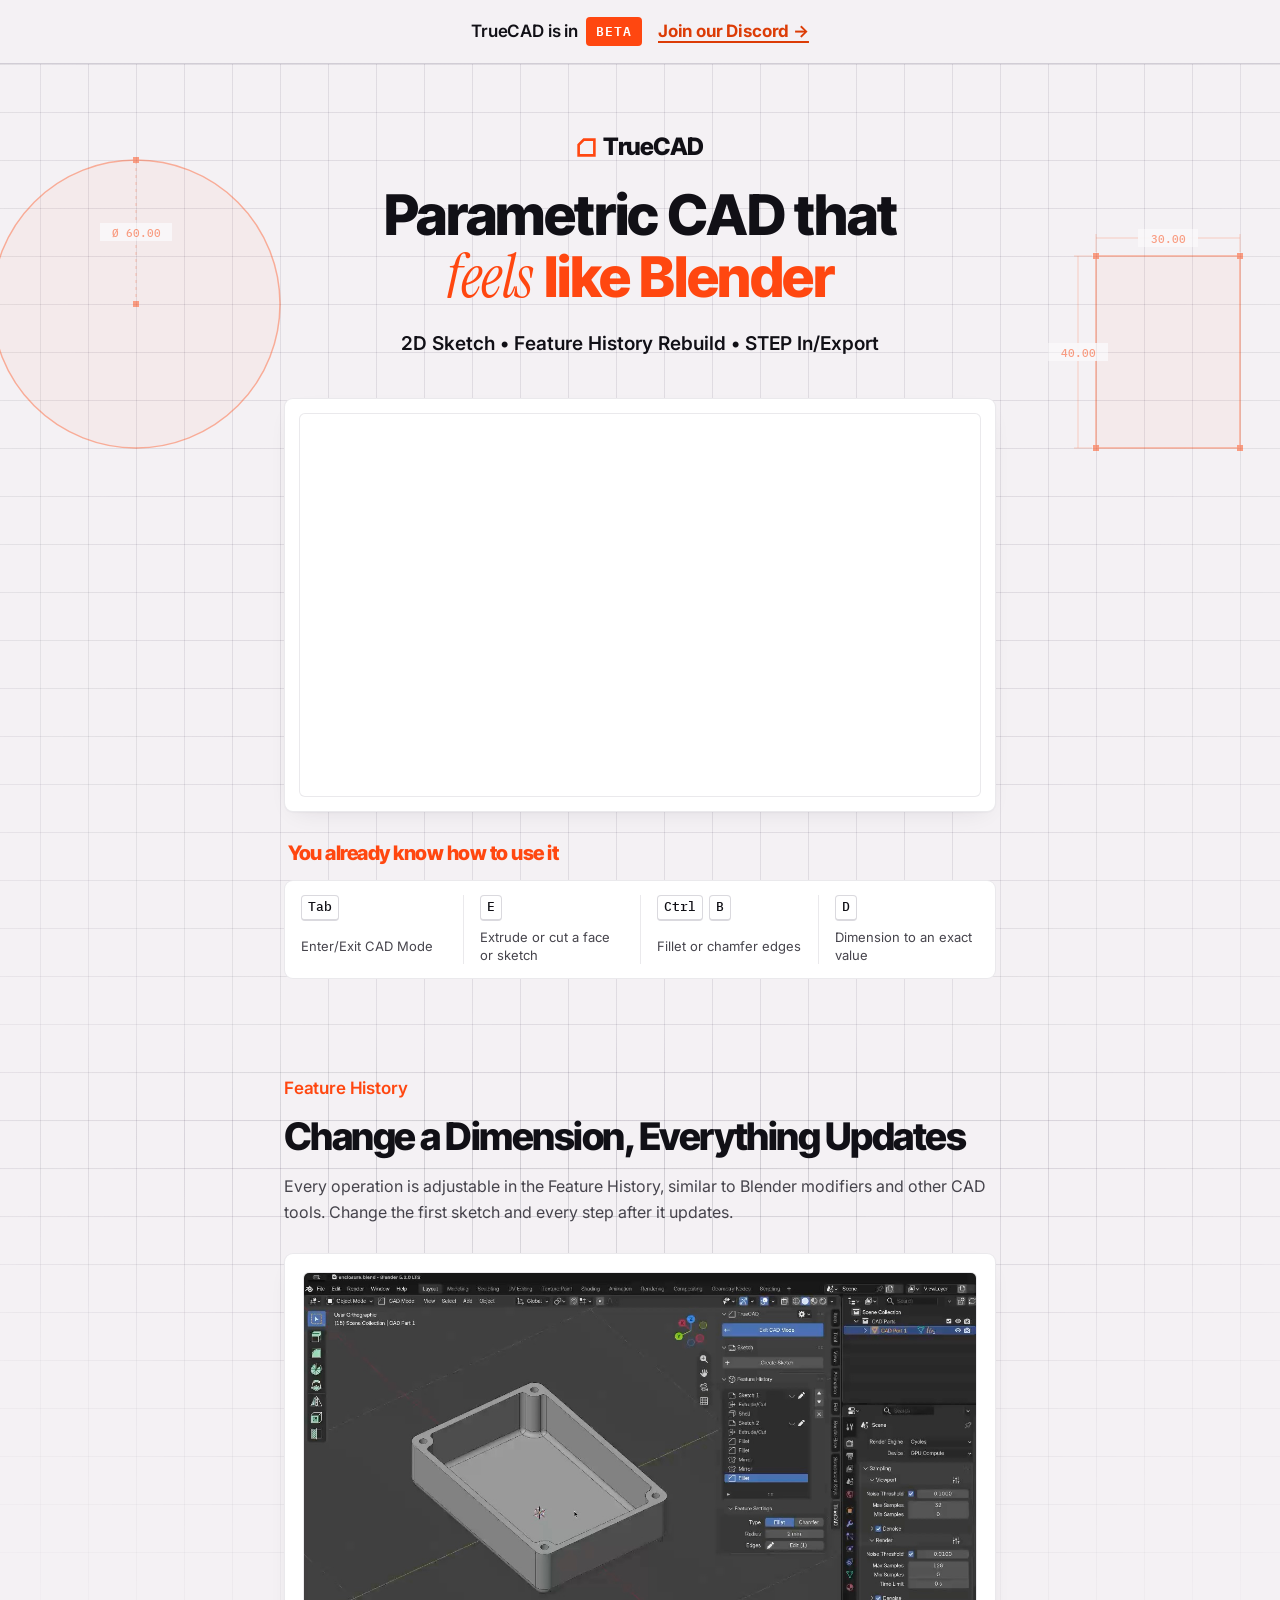
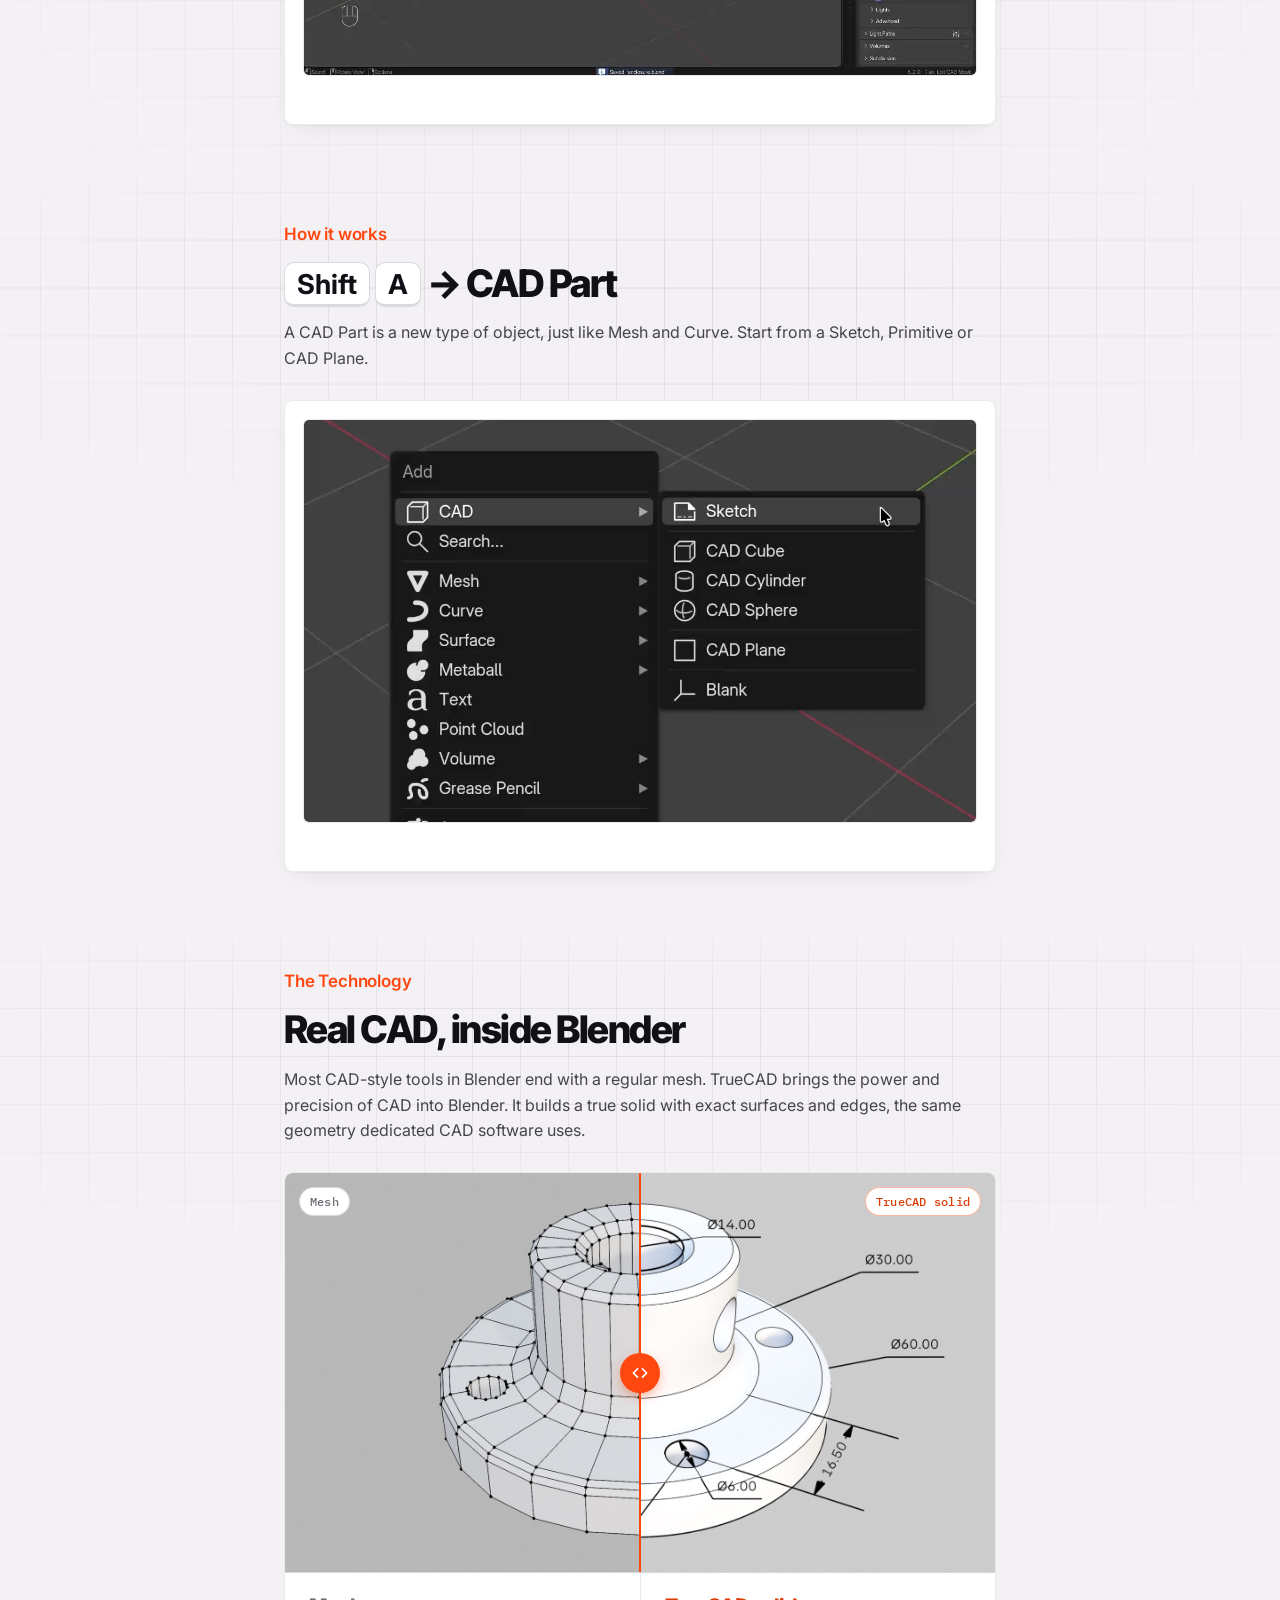
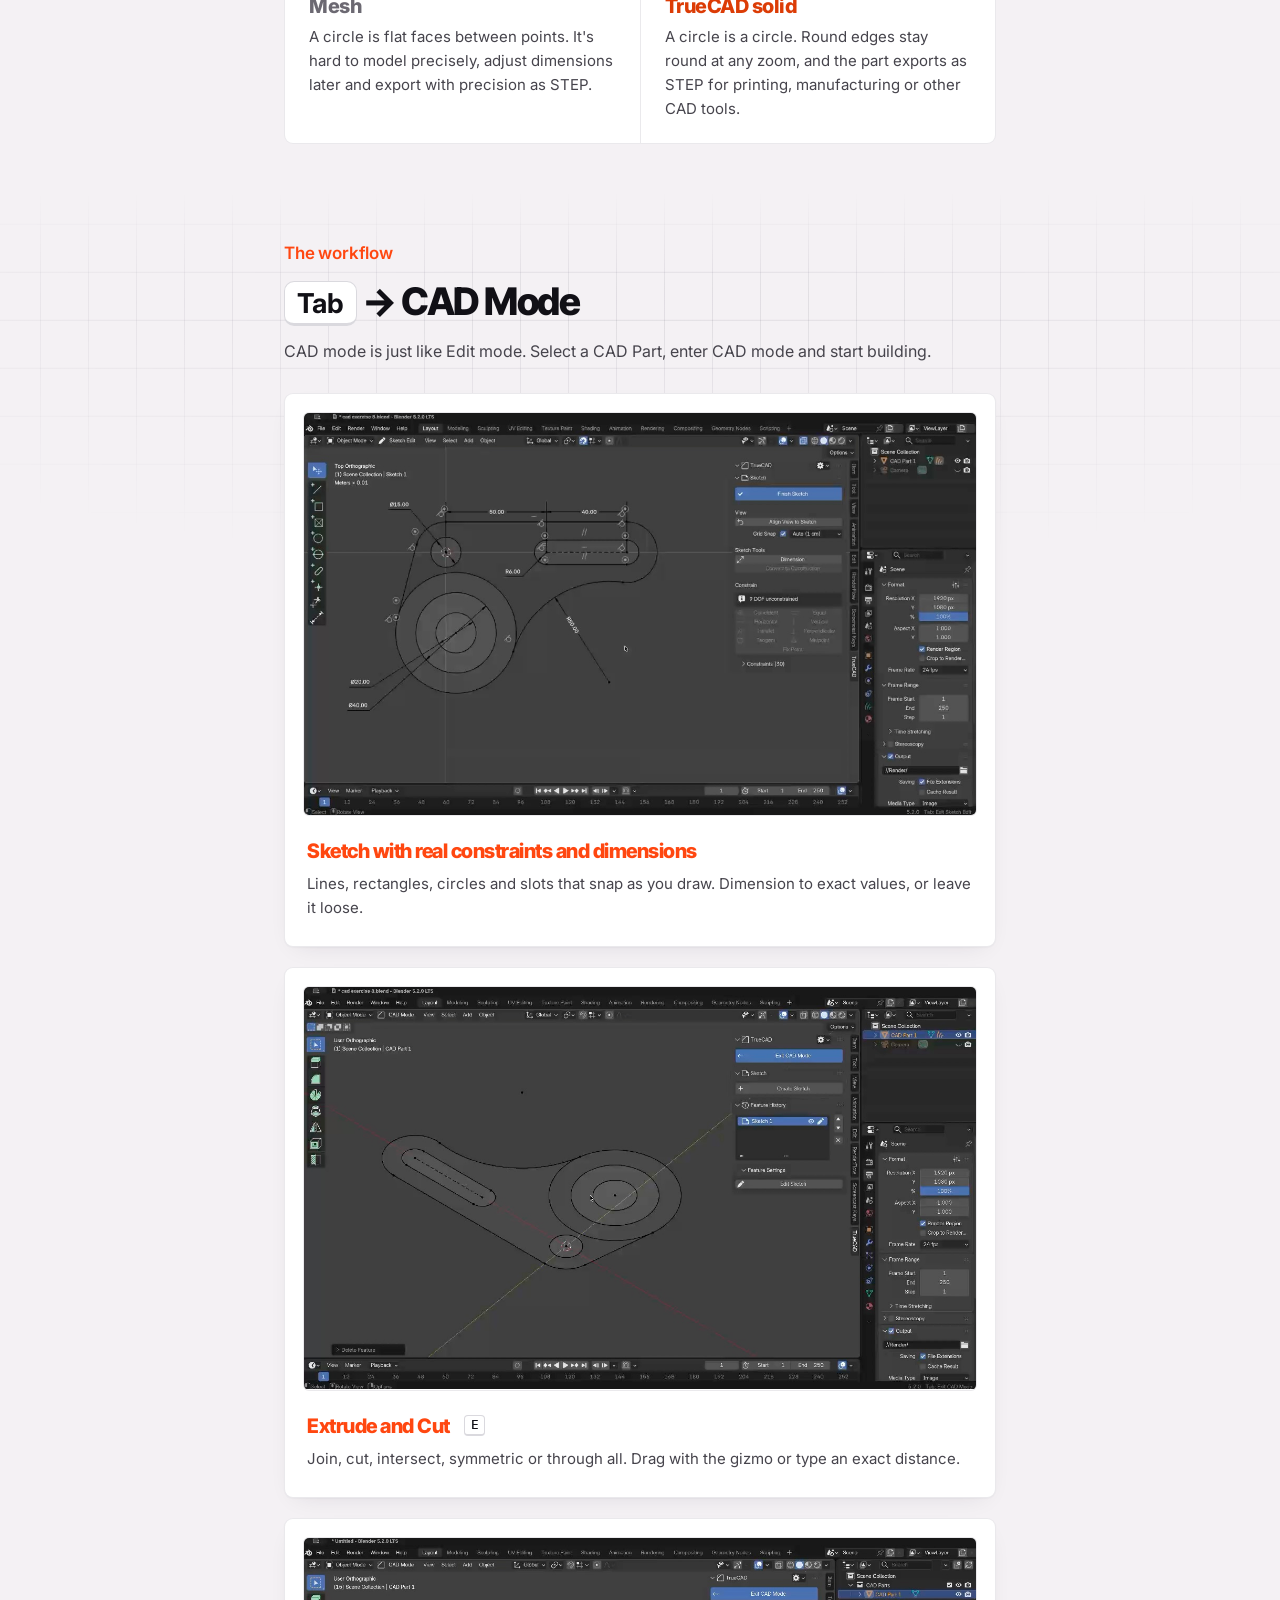
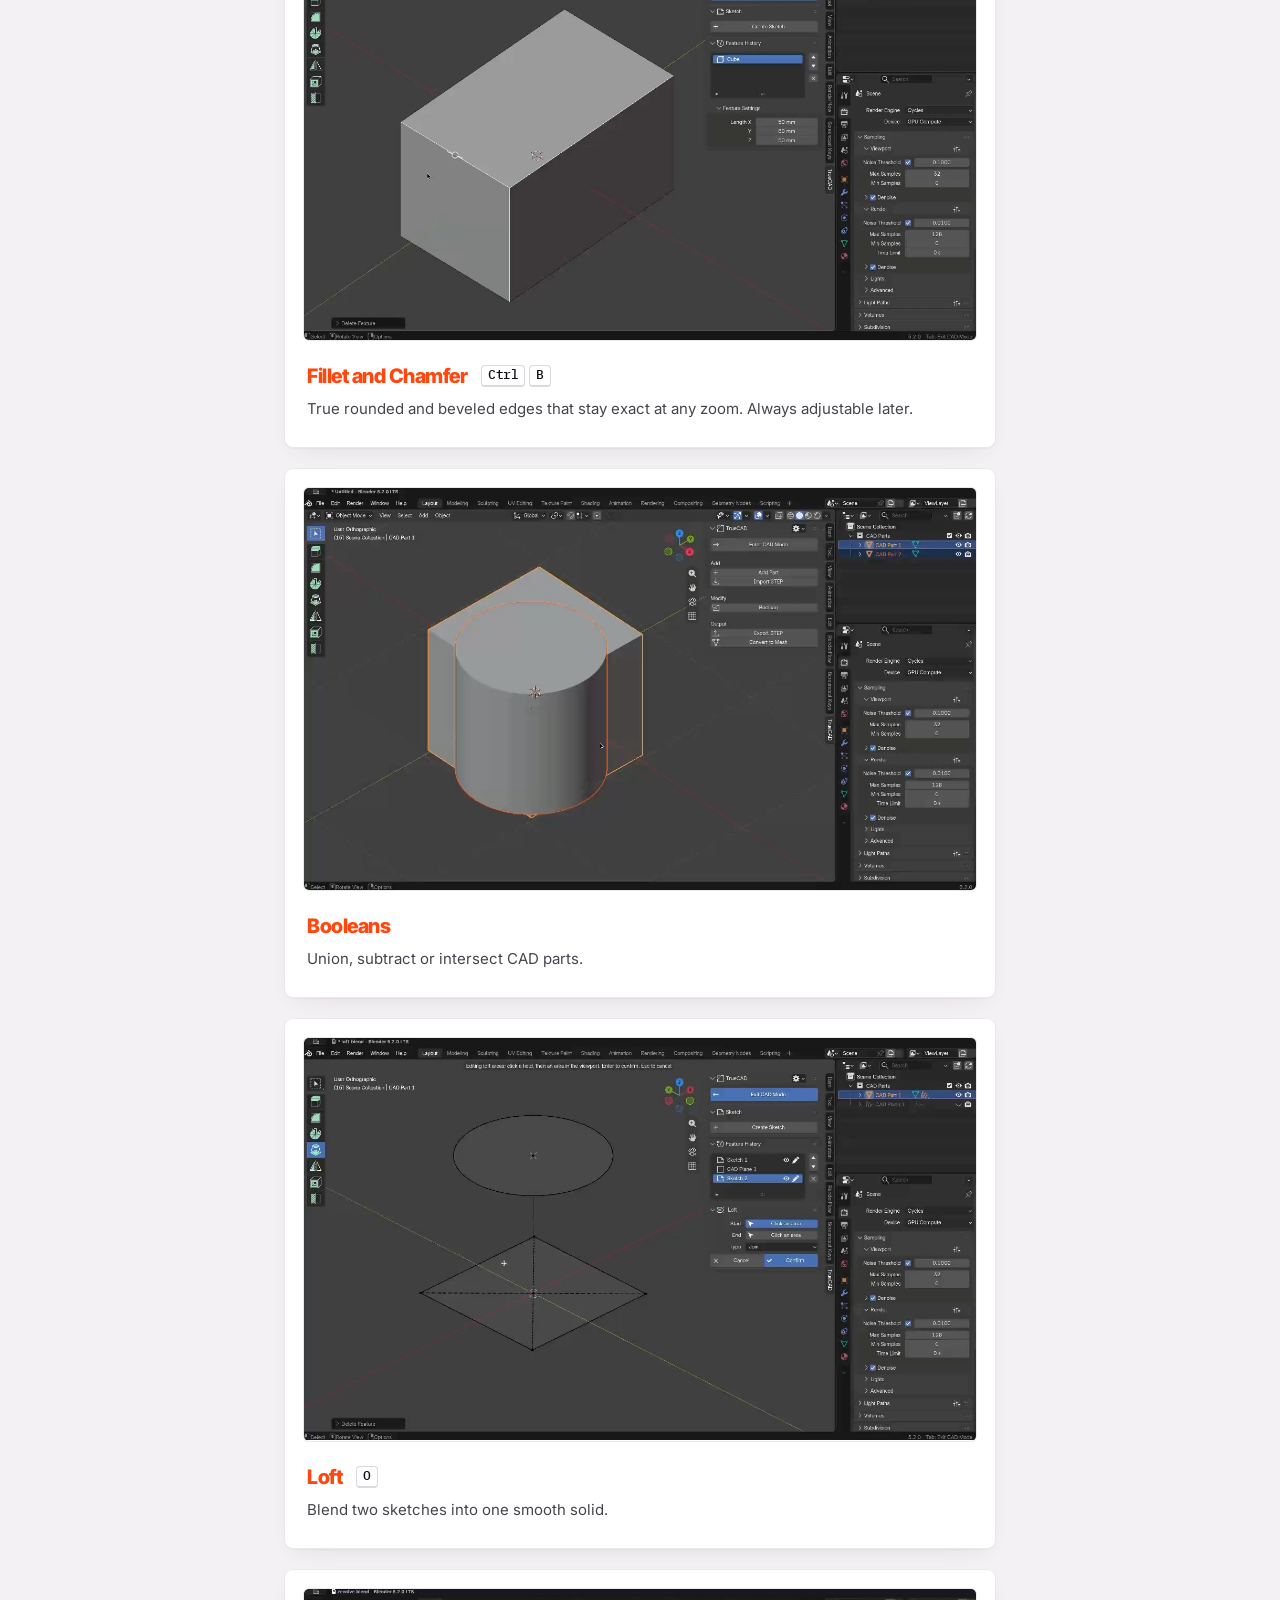
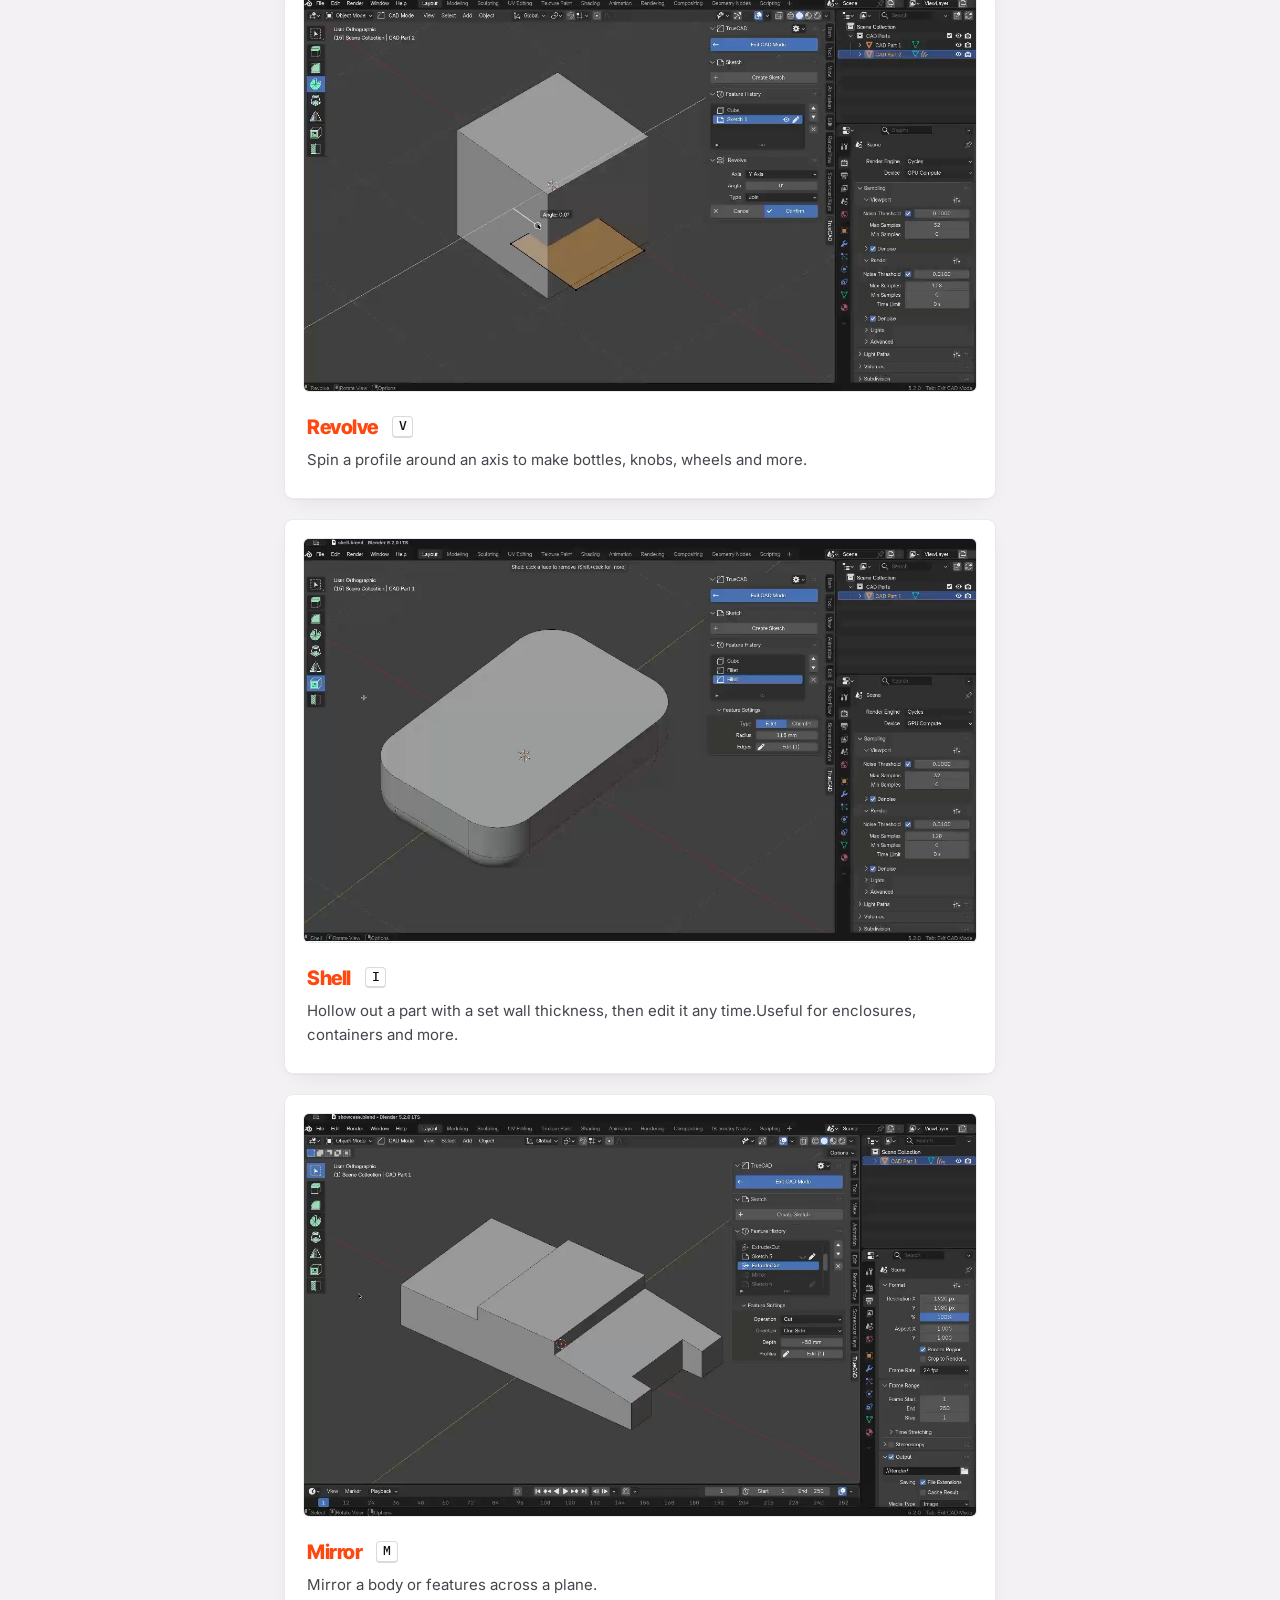
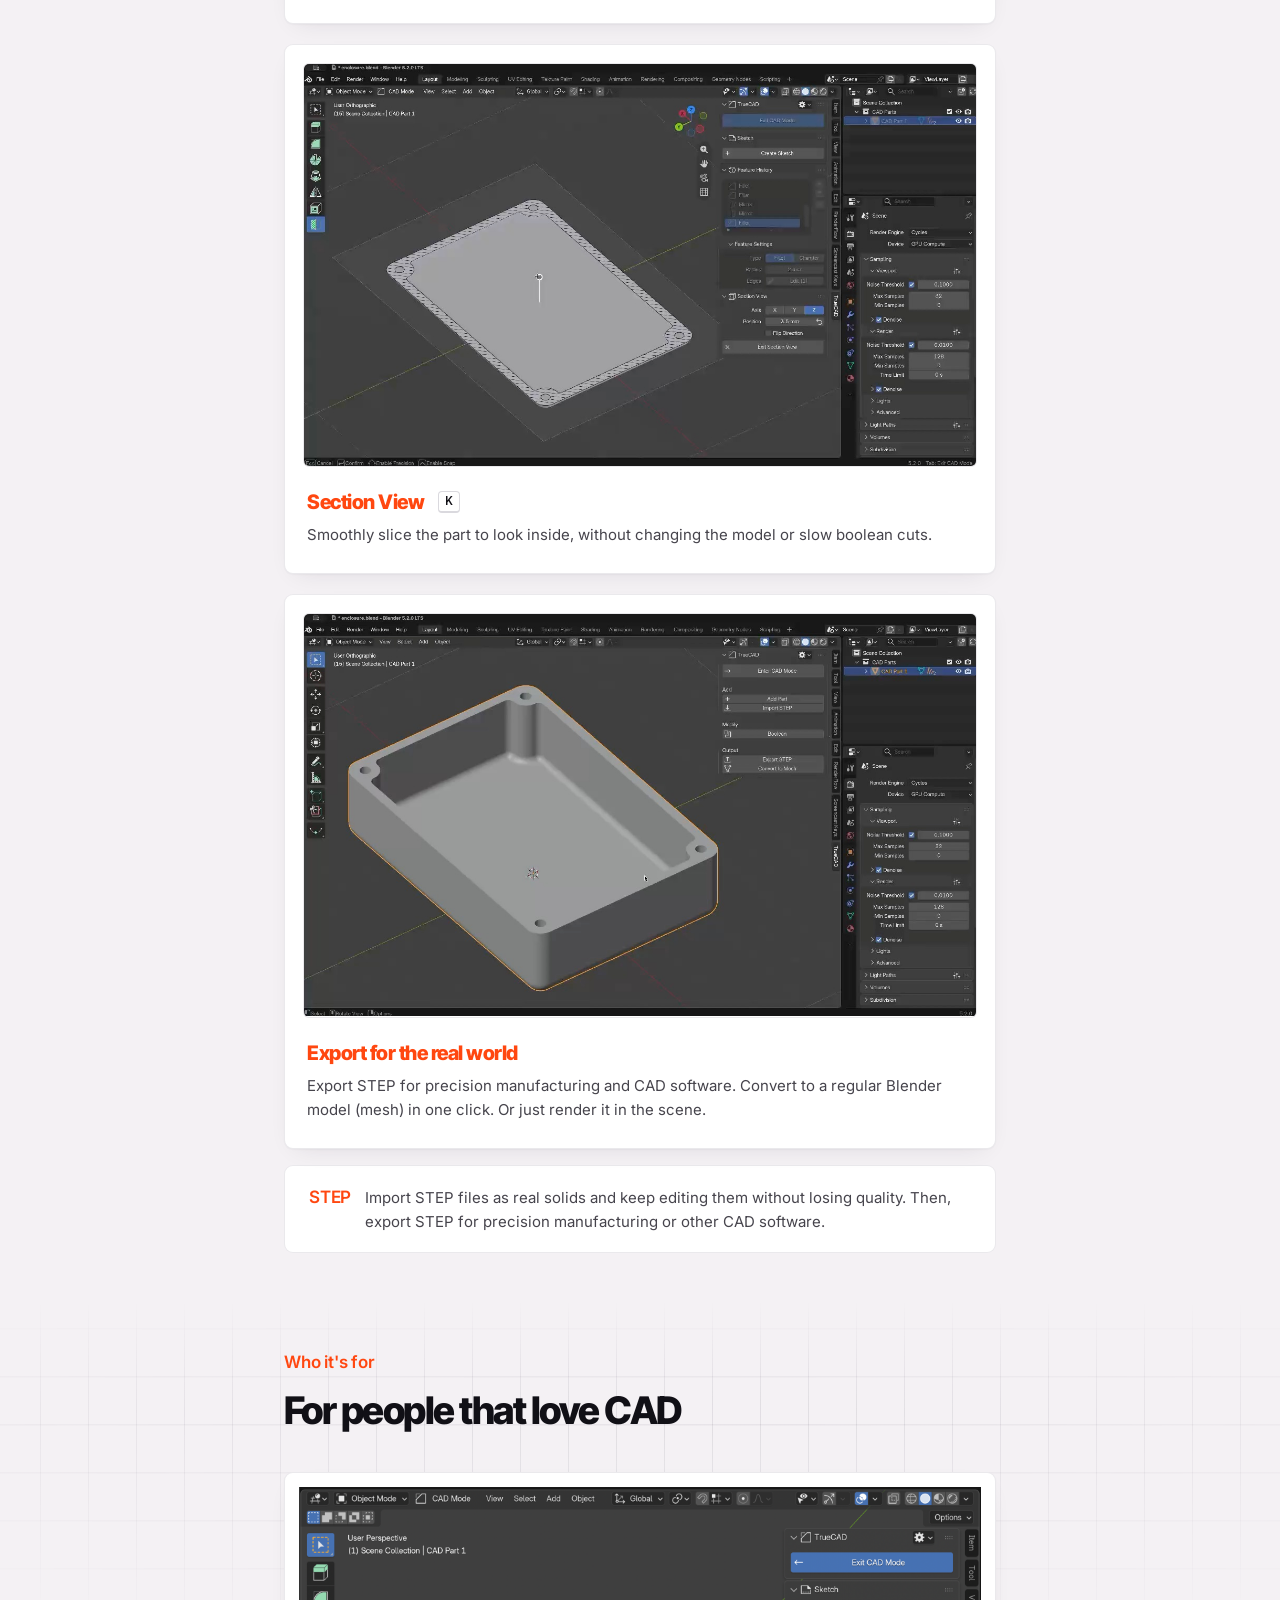
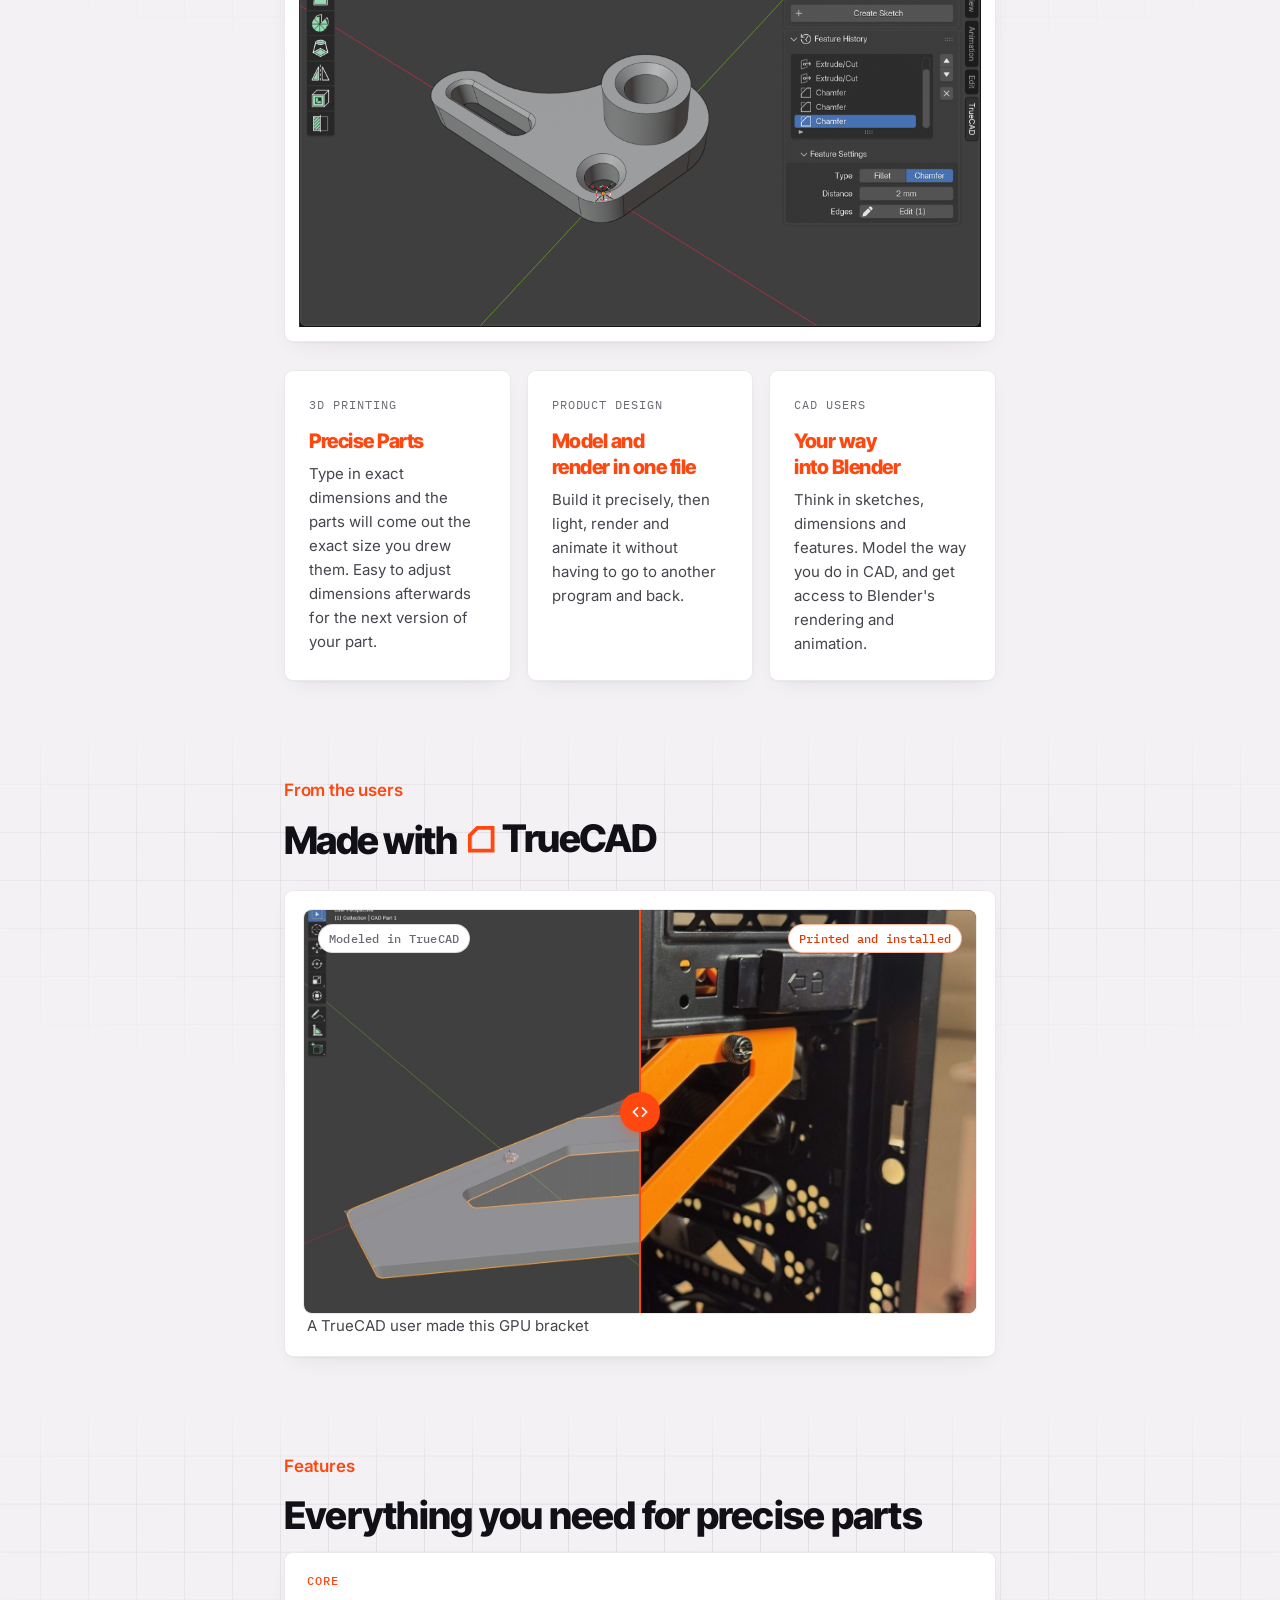
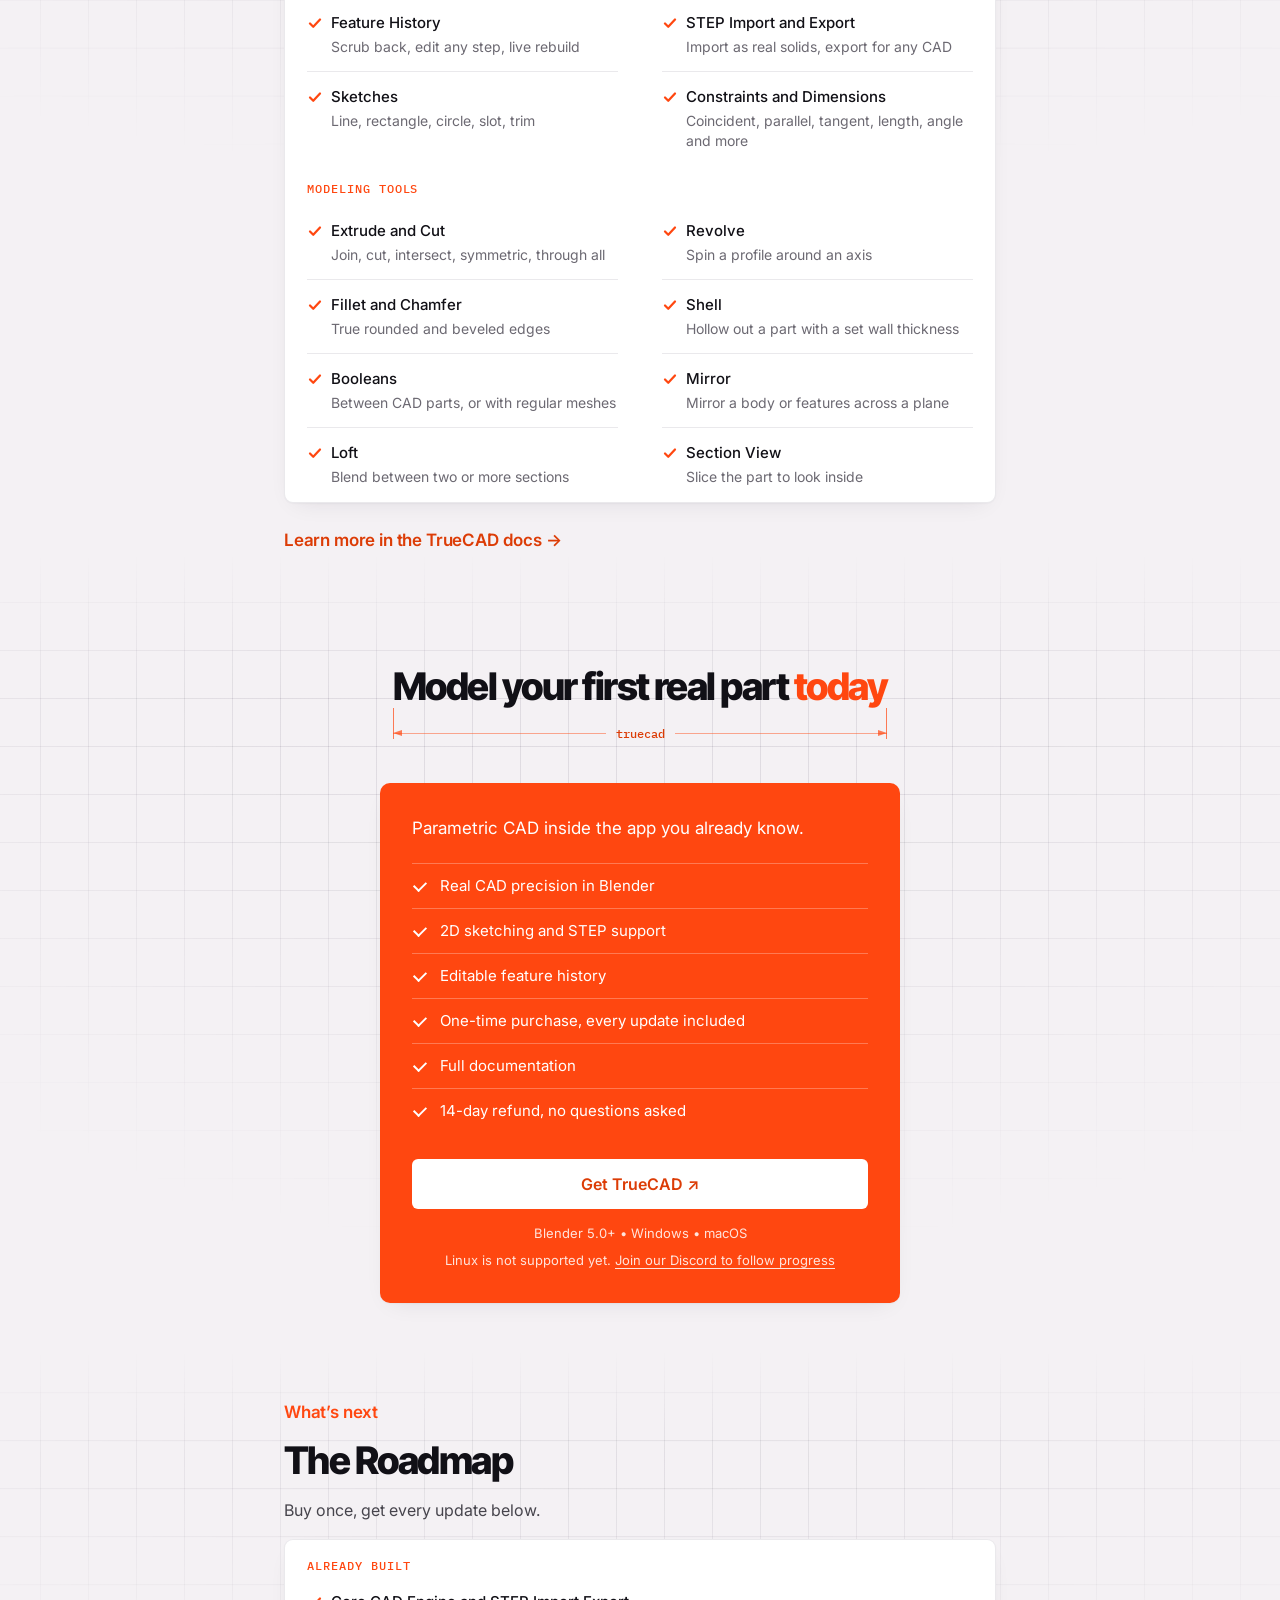
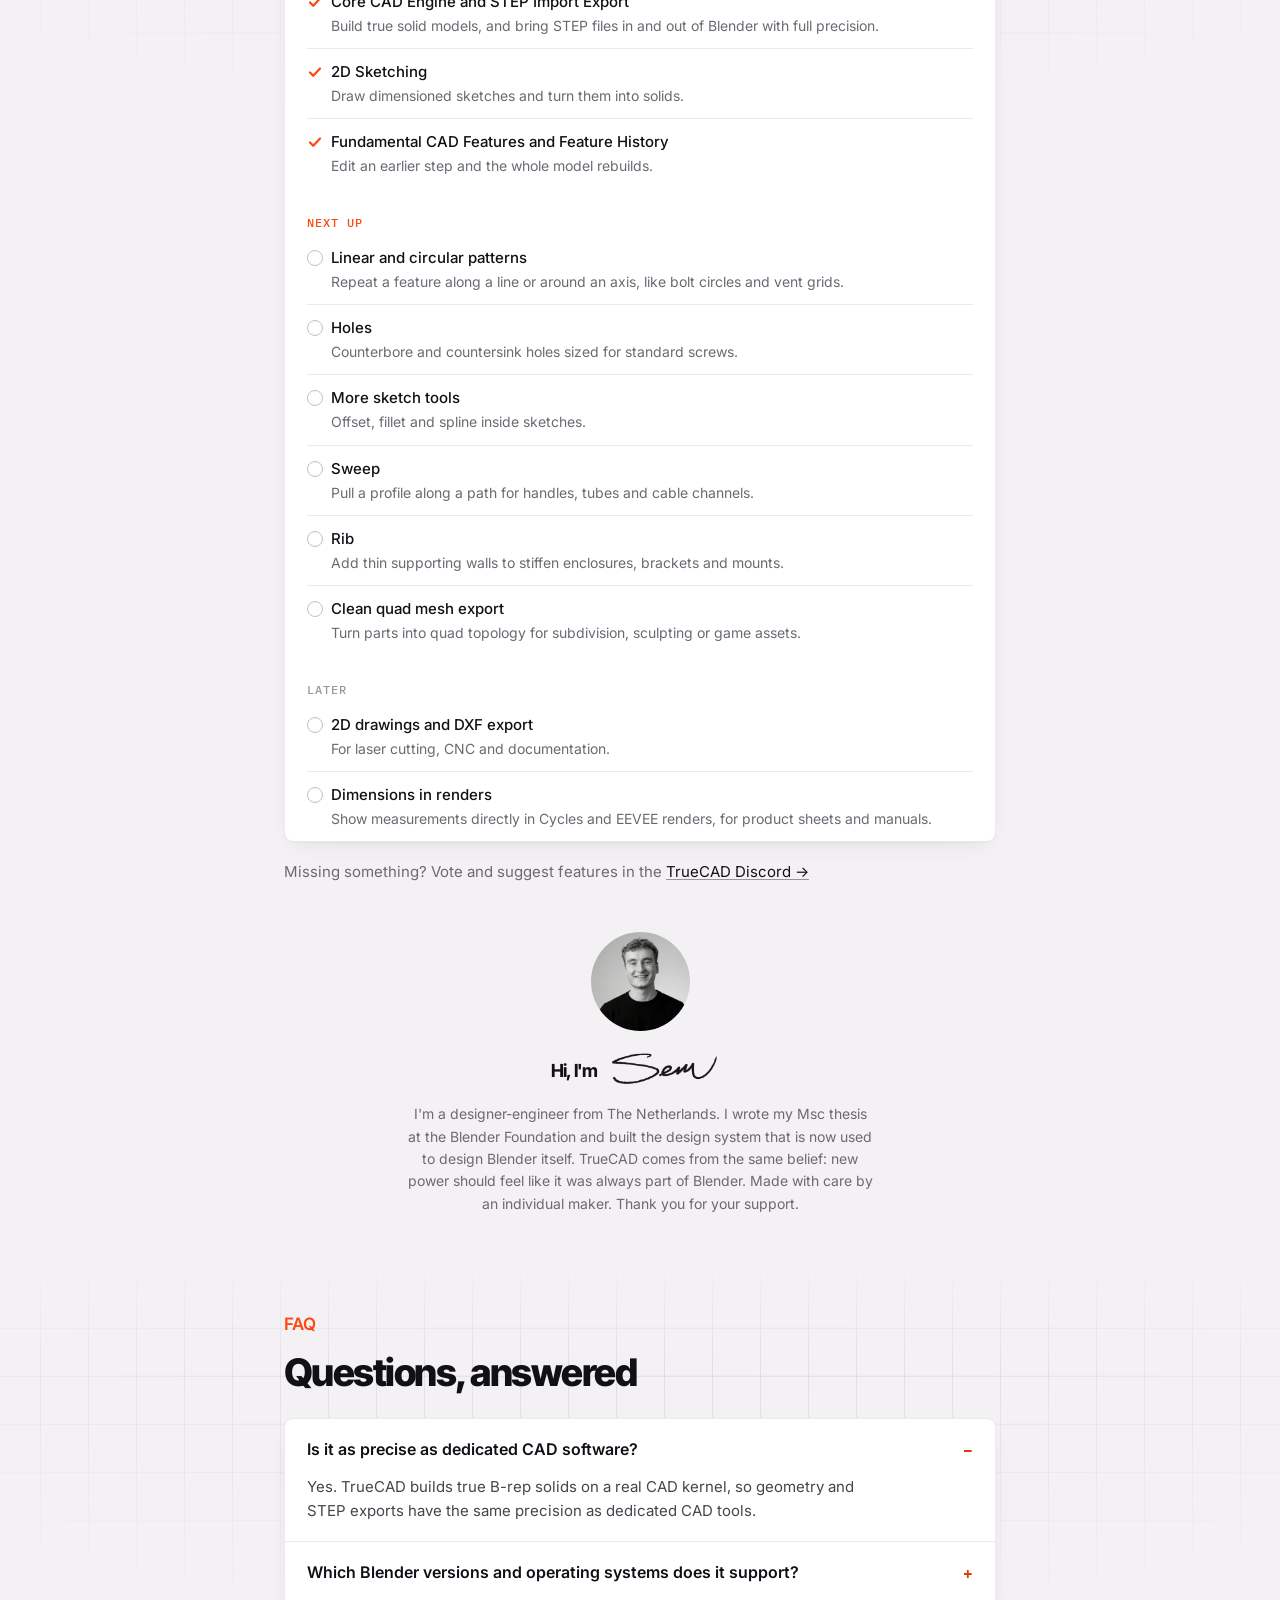
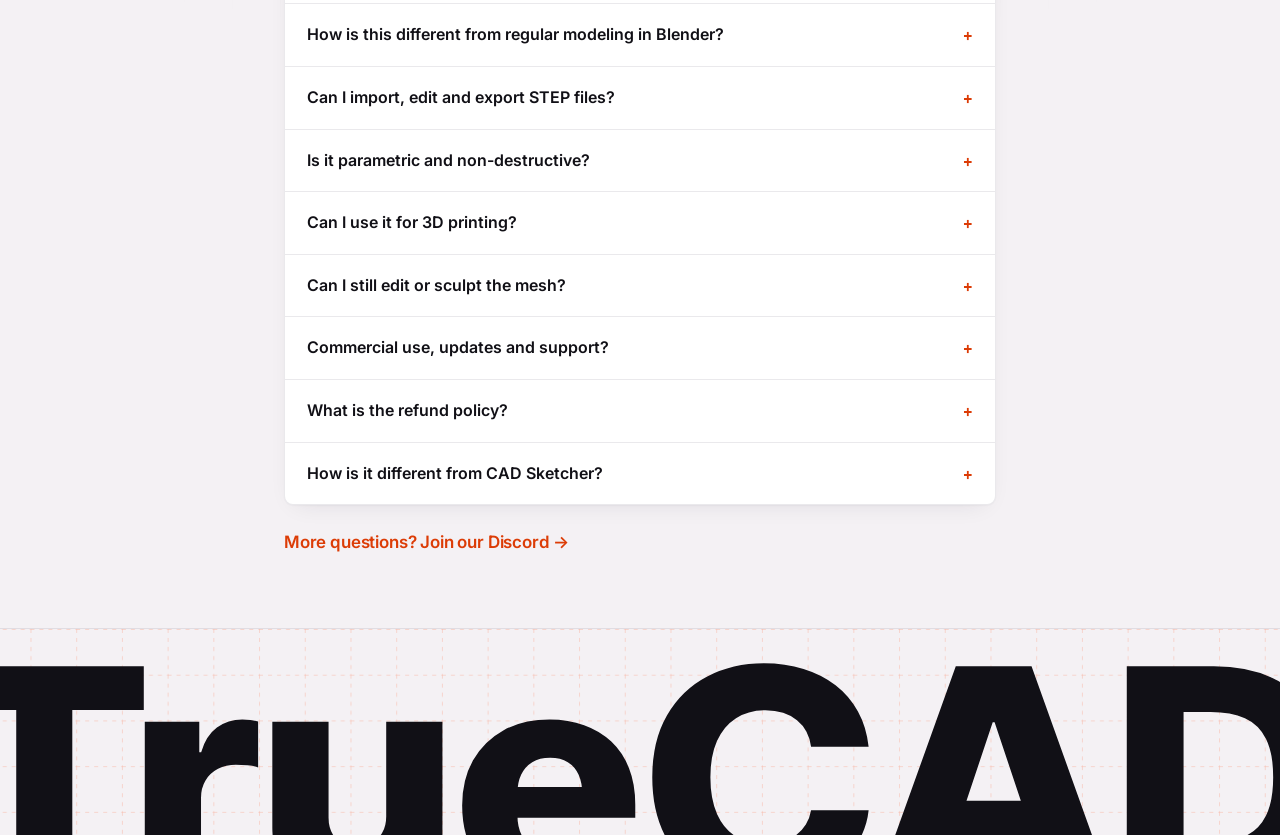
==== commit 337f84e9: "Replace hero video with YouTube embed Co-Authored-By: Claude Sonnet 5.5 <noreply@anthropic.com>" ====
--- a/index.html
+++ b/index.html
@@ -122,6 +122,7 @@
     .media img, .media video { width: 100%; height: auto; }
     .hero-media img { width: 100%; height: auto; }
     .hero-media .media { aspect-ratio: 16 / 9; }
+    .hero-media .media iframe { display: block; width: 100%; height: 100%; border: 0; }
     .hero-media { margin: 40px 0 0; background: var(--panel); border: 1px solid var(--line); border-radius: var(--radius); padding: 14px; box-shadow: var(--shadow); }
 
     .keys-head { font-size: 1.25rem; font-weight: 800; letter-spacing: -.025em; line-height: 1.3; color: var(--accent); margin: 28px 0 0; padding: 0 4px; }
@@ -352,7 +353,7 @@
 
       <!-- 2. HERO VIDEO -->
       <figure class="hero-media">
-        <div class="media"><video src="assets/showcase.mp4" poster="assets/showcase-poster.jpg" autoplay muted loop playsinline controls preload="metadata" width="1920" height="1080"></video></div>
+        <div class="media"><iframe src="https://www.youtube-nocookie.com/embed/L8M7sKq0FBc?rel=0" title="TrueCAD Demo: CAD Precision Modelling in Blender" loading="lazy" allow="accelerometer; autoplay; clipboard-write; encrypted-media; gyroscope; picture-in-picture; web-share" allowfullscreen referrerpolicy="strict-origin-when-cross-origin"></iframe></div>
       </figure>
 
       <h3 class="keys-head">You already know how to use it</h3>
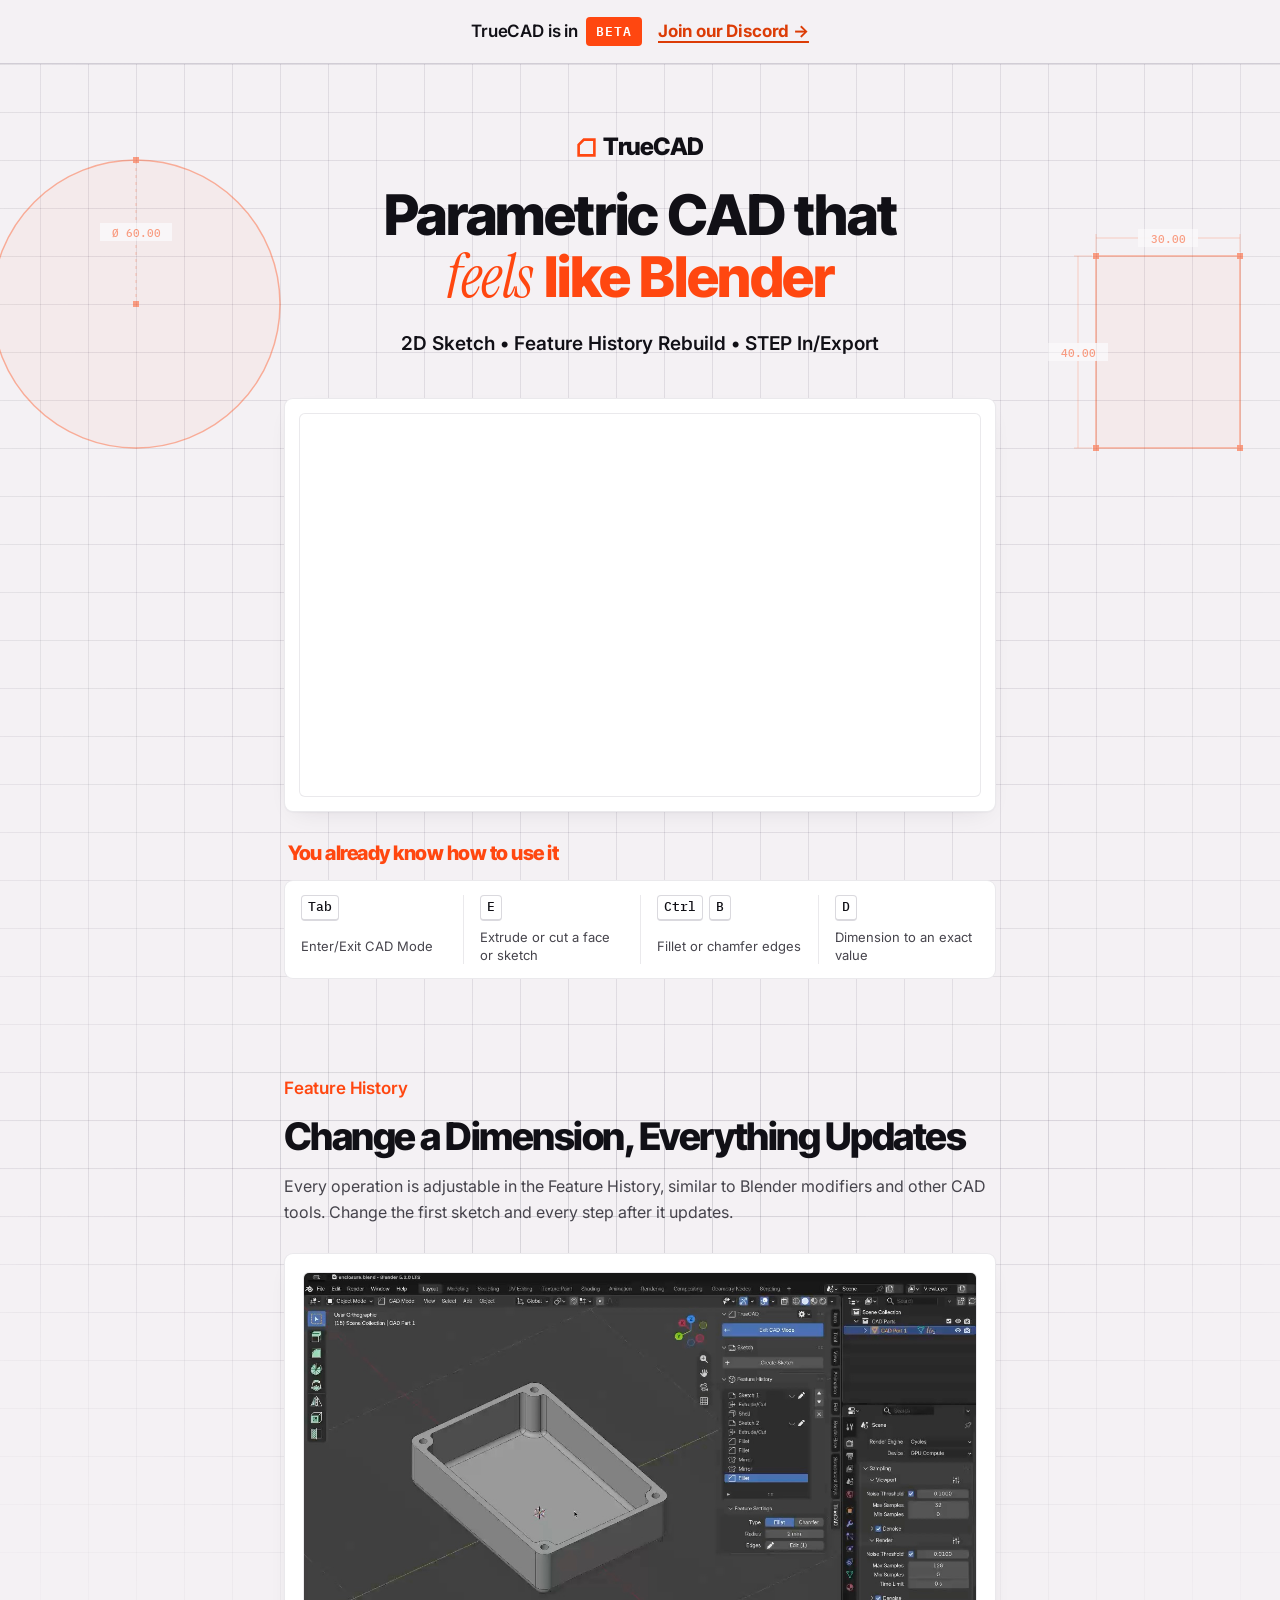
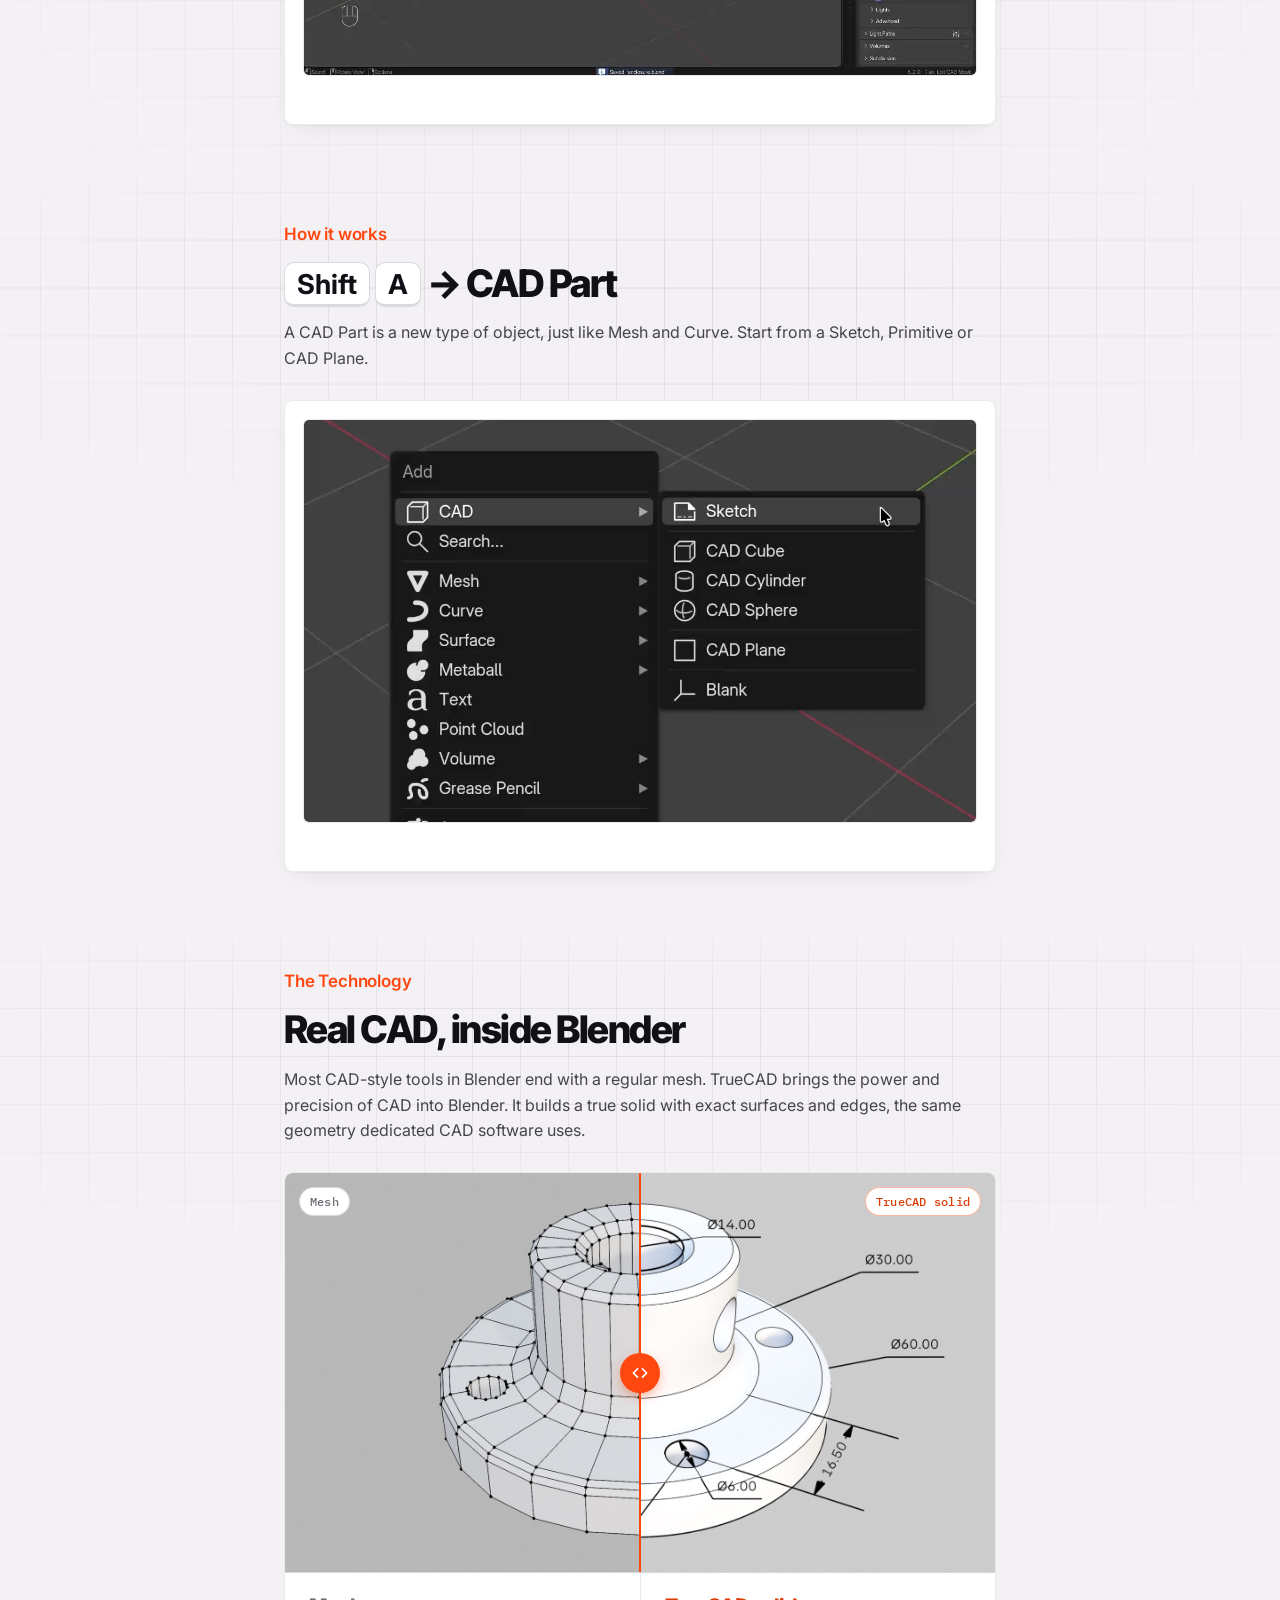
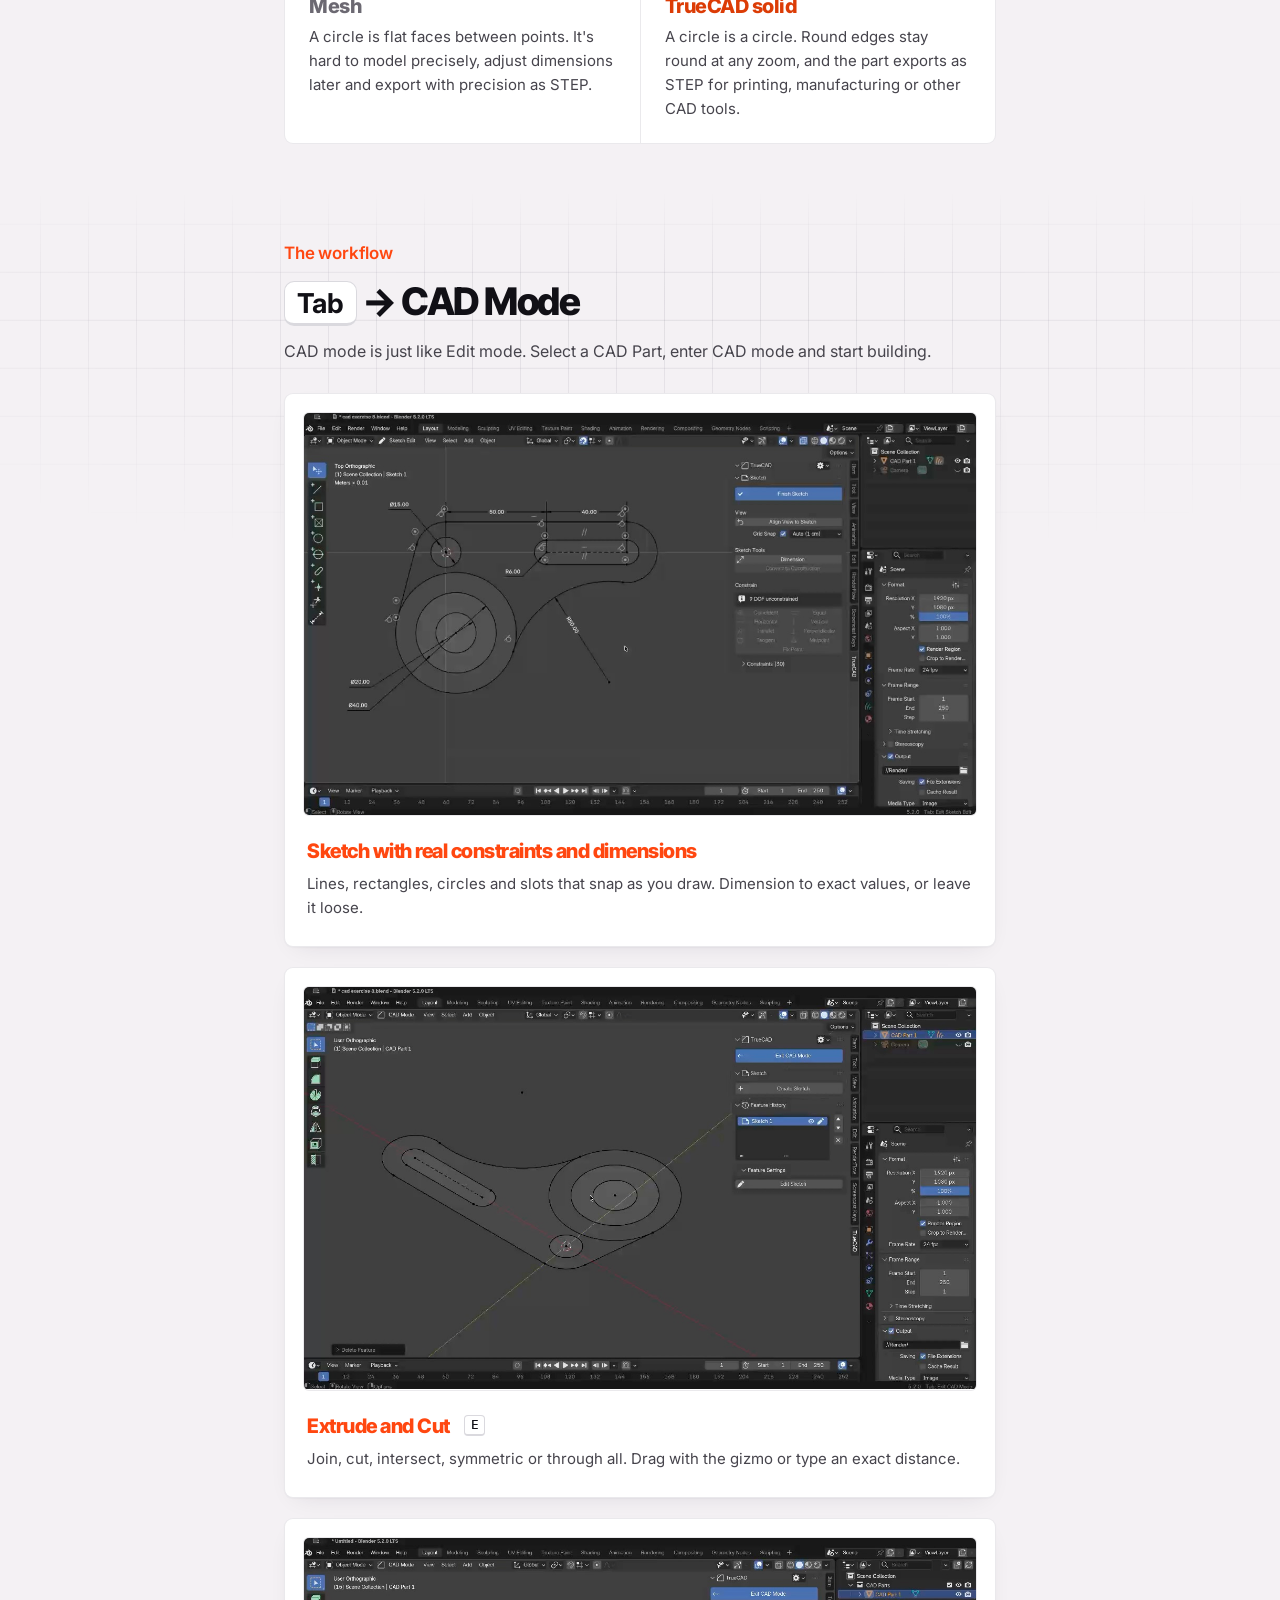
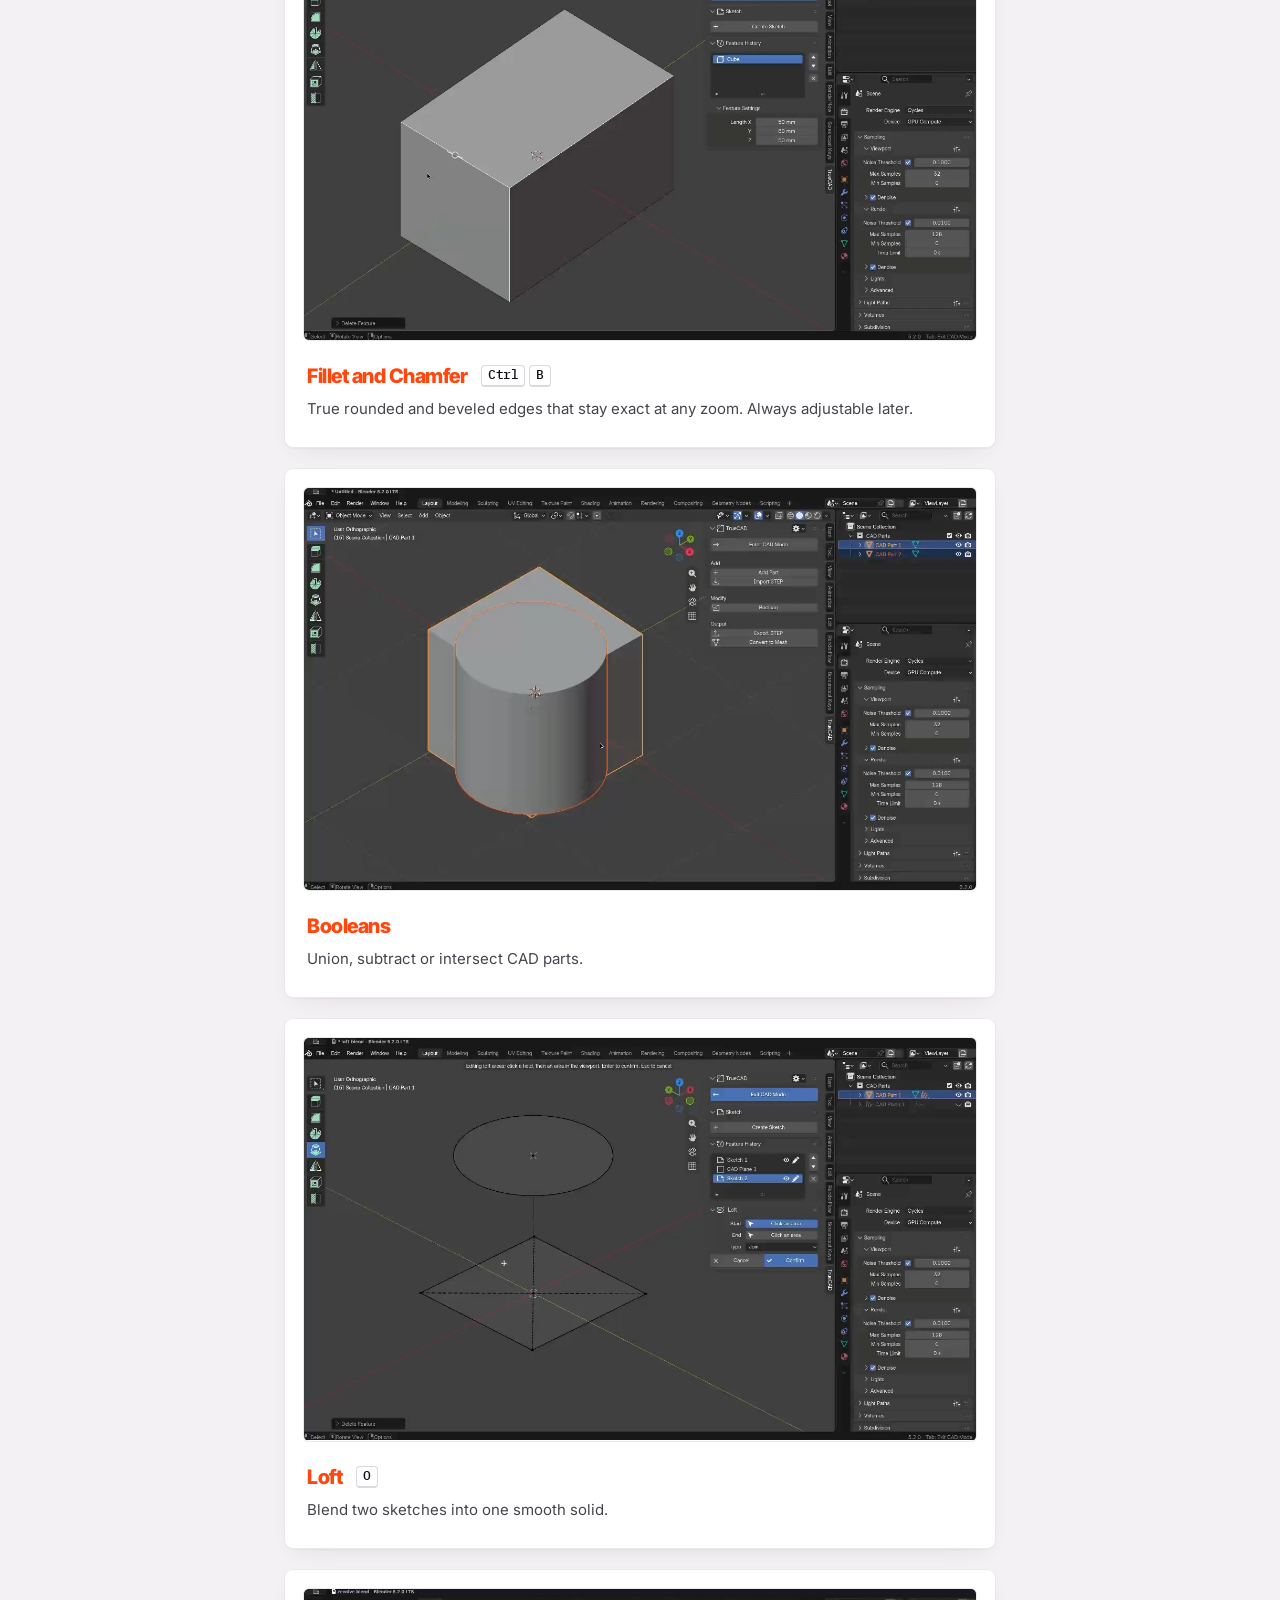
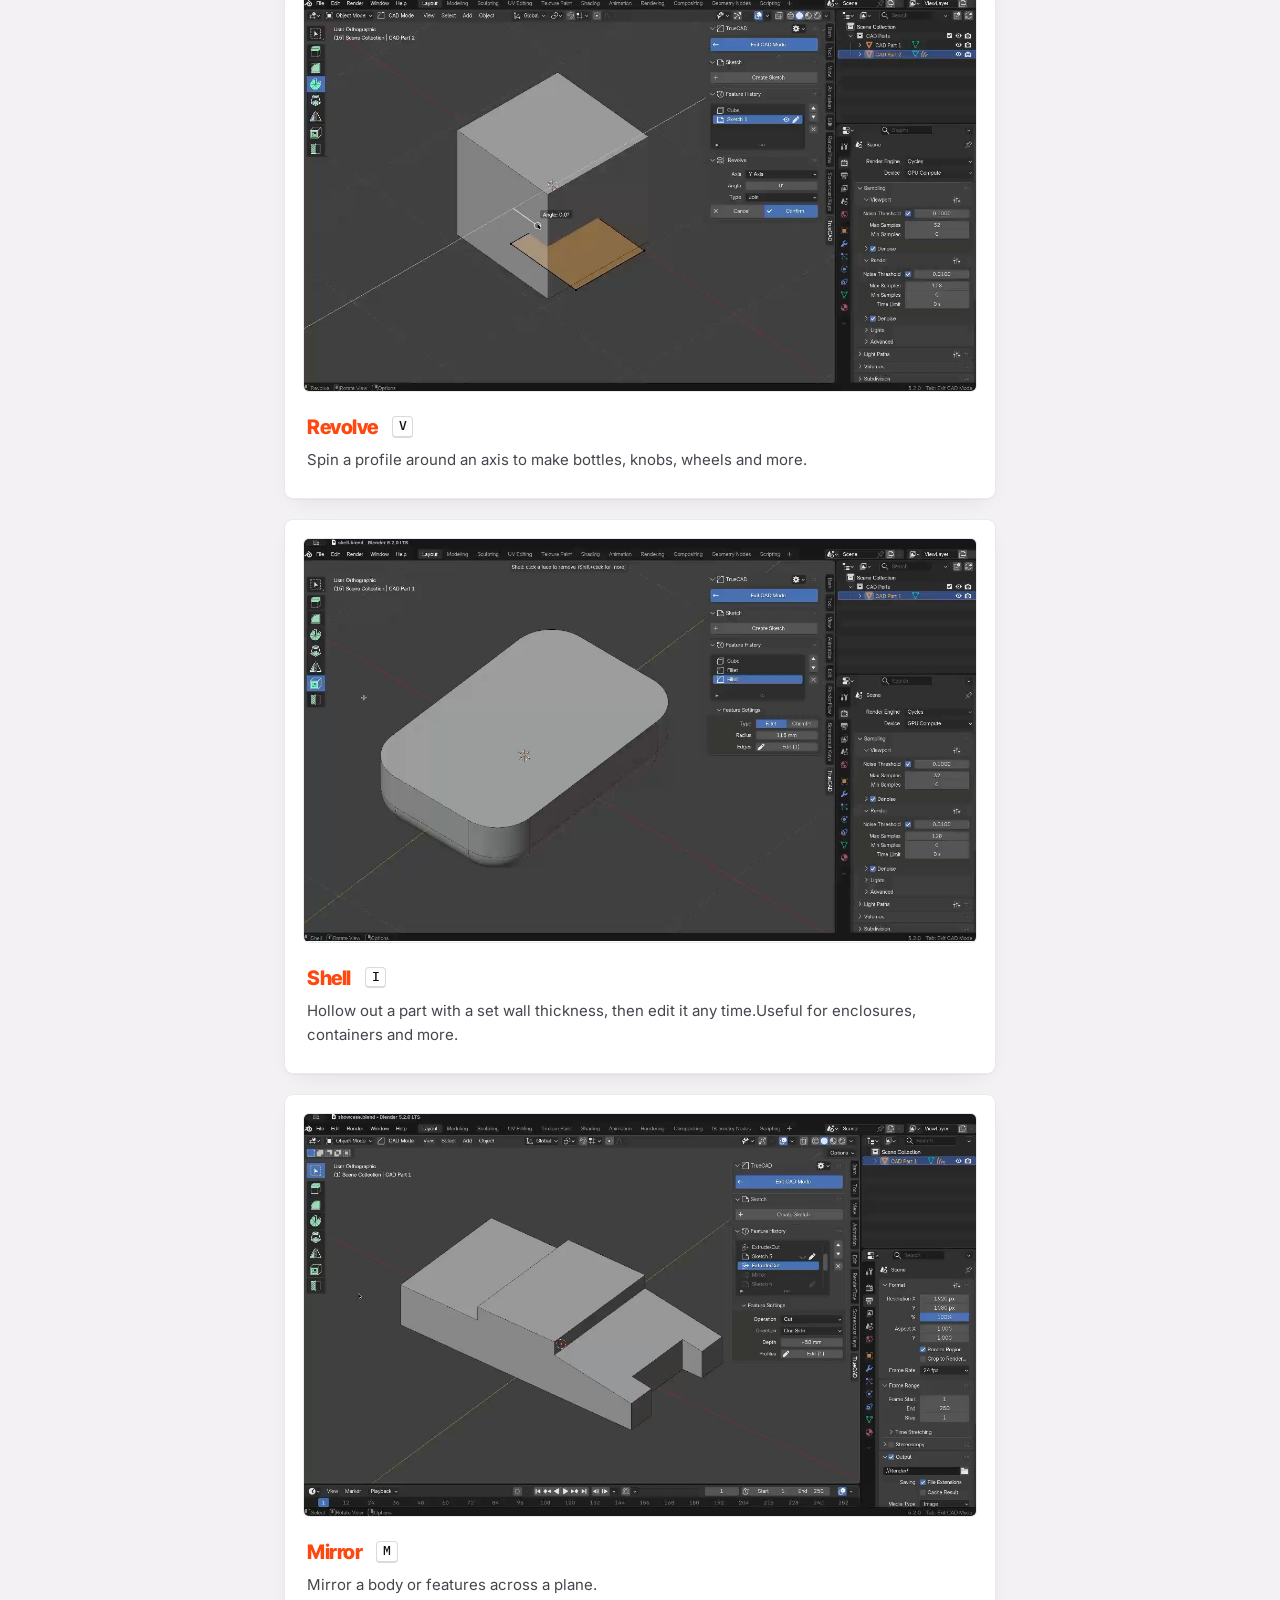
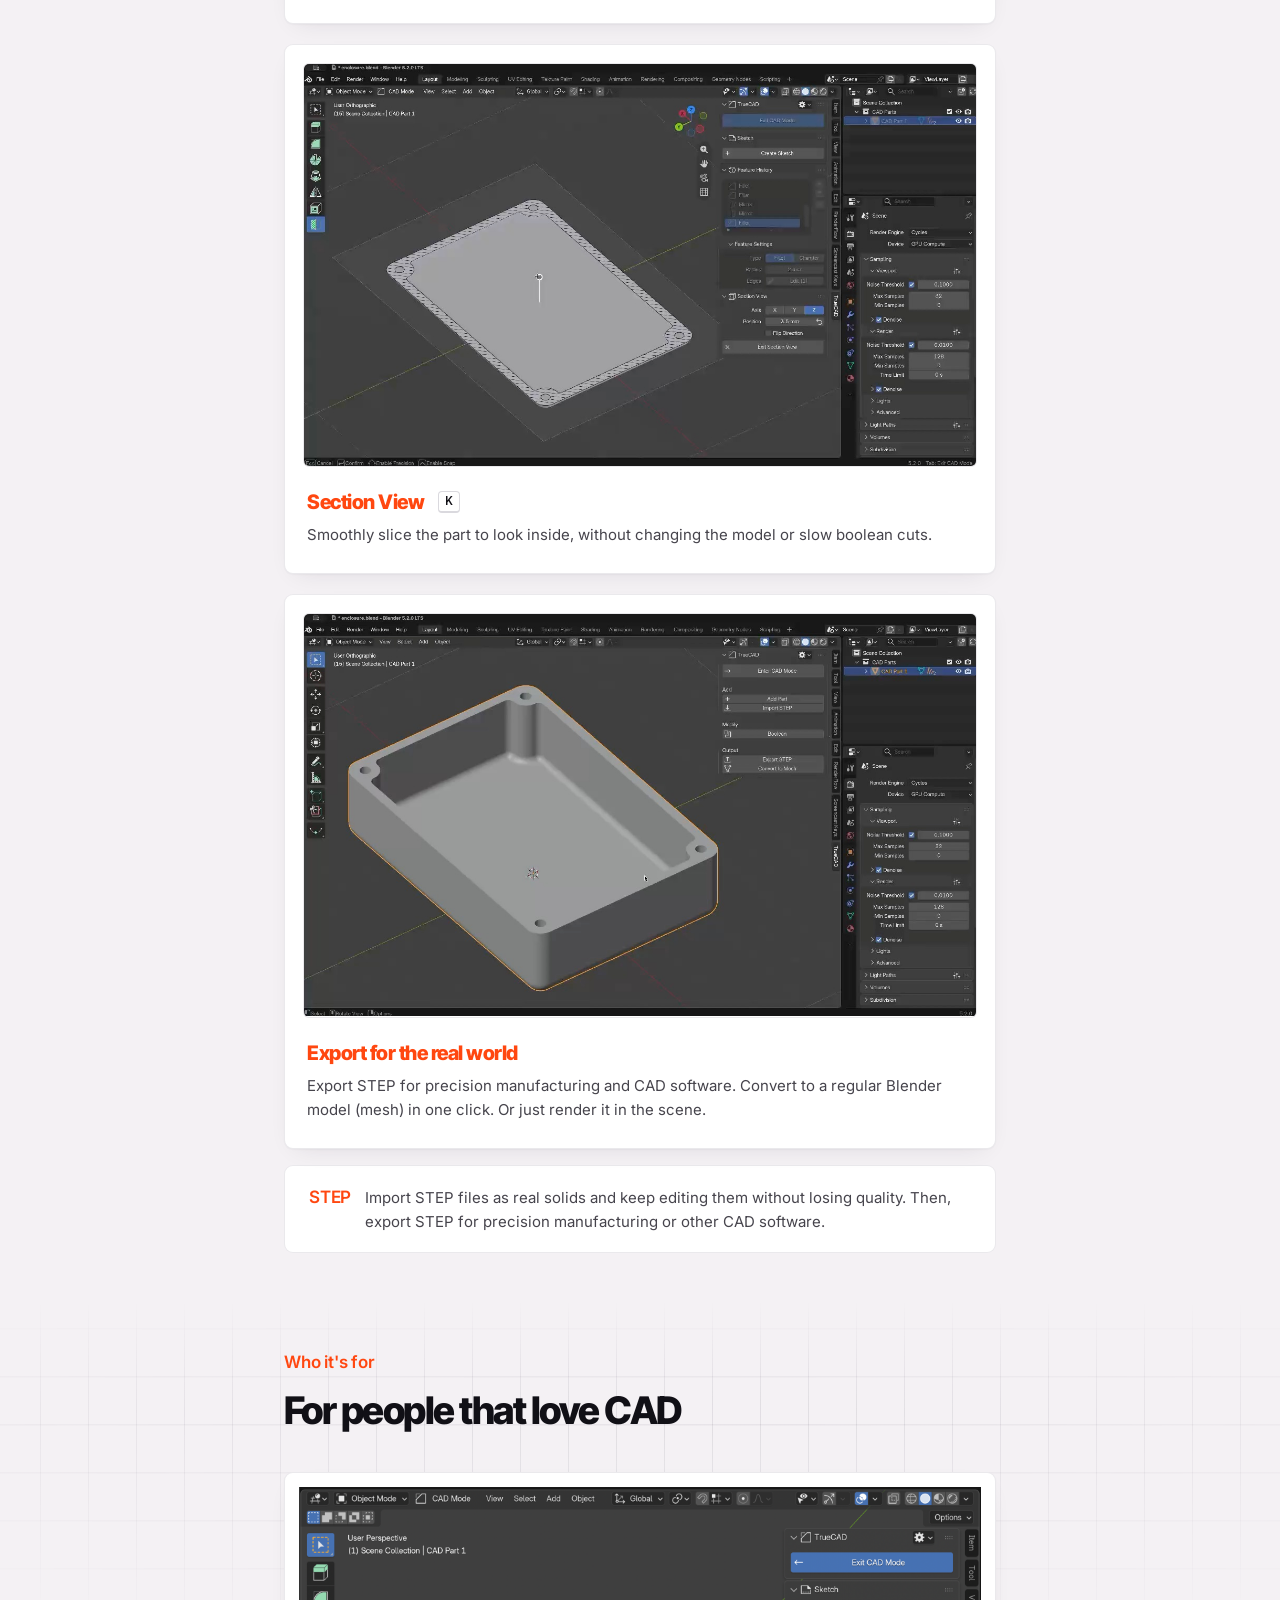
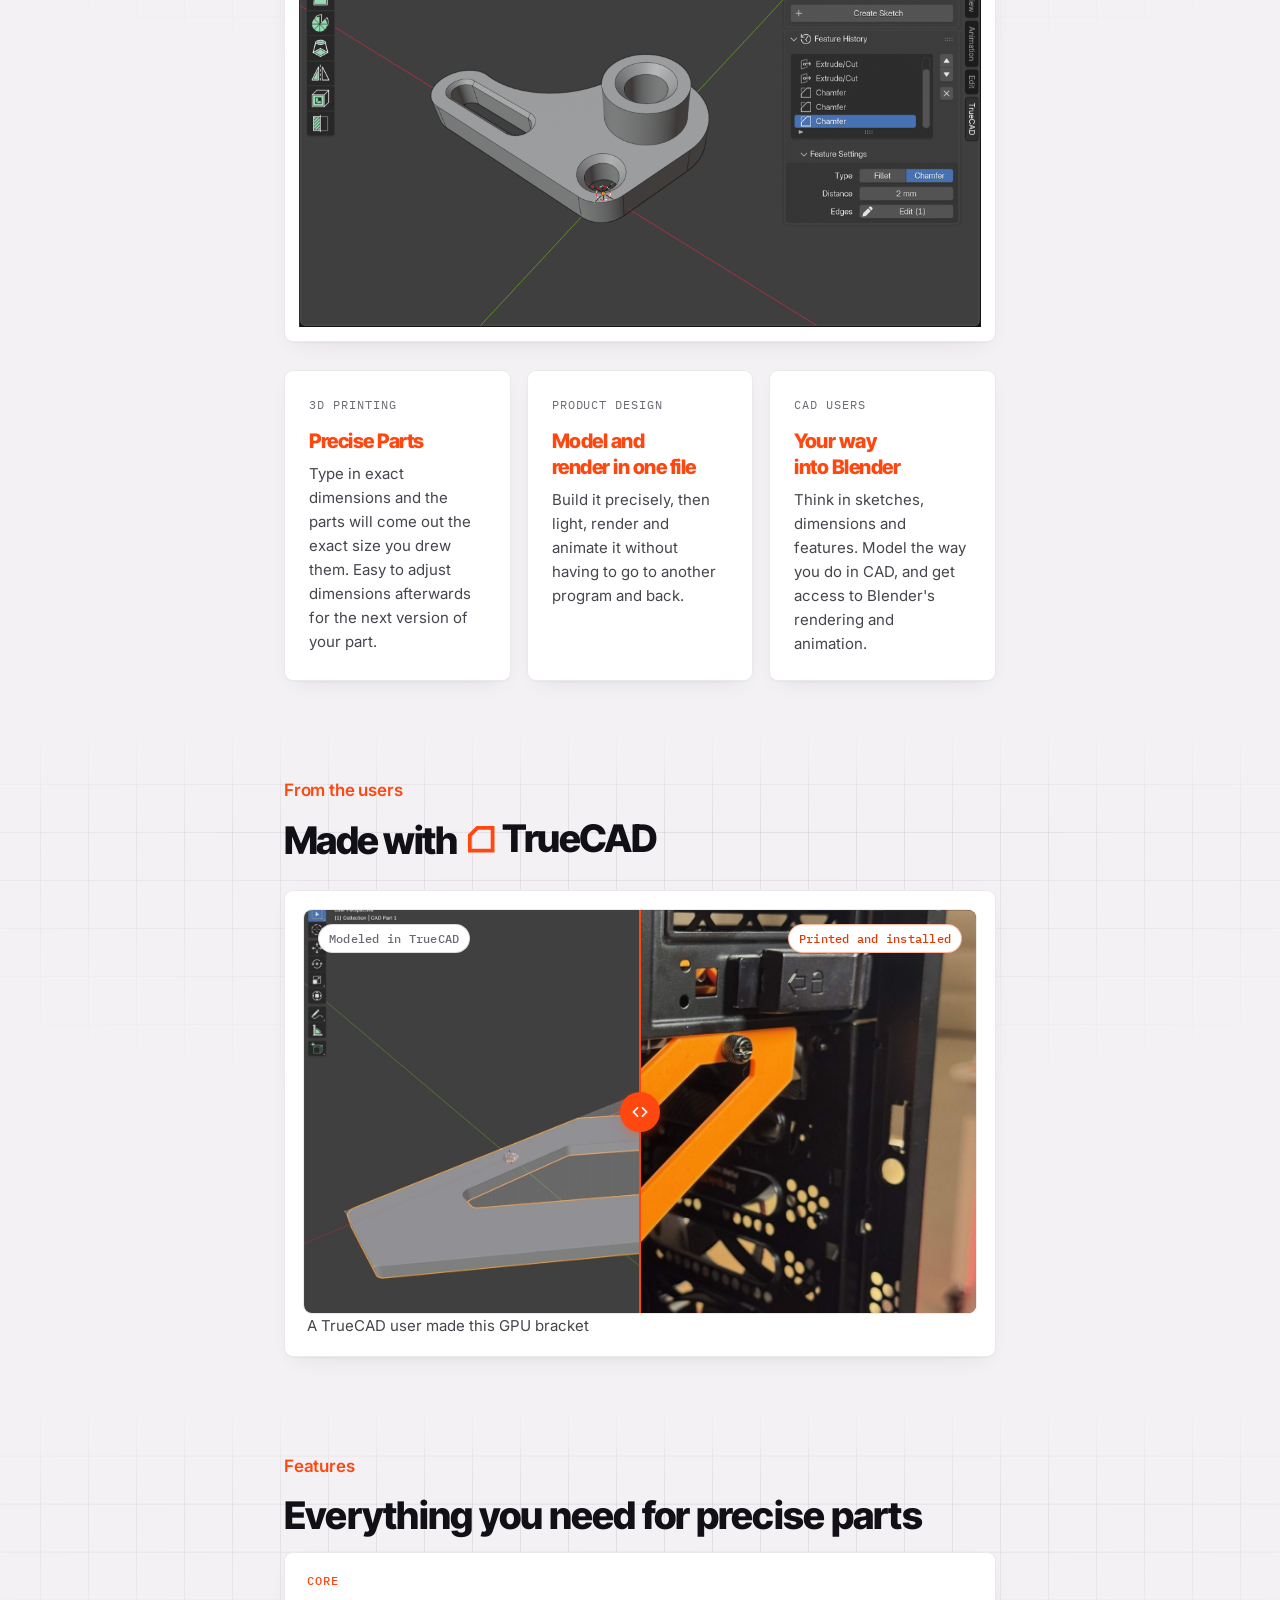
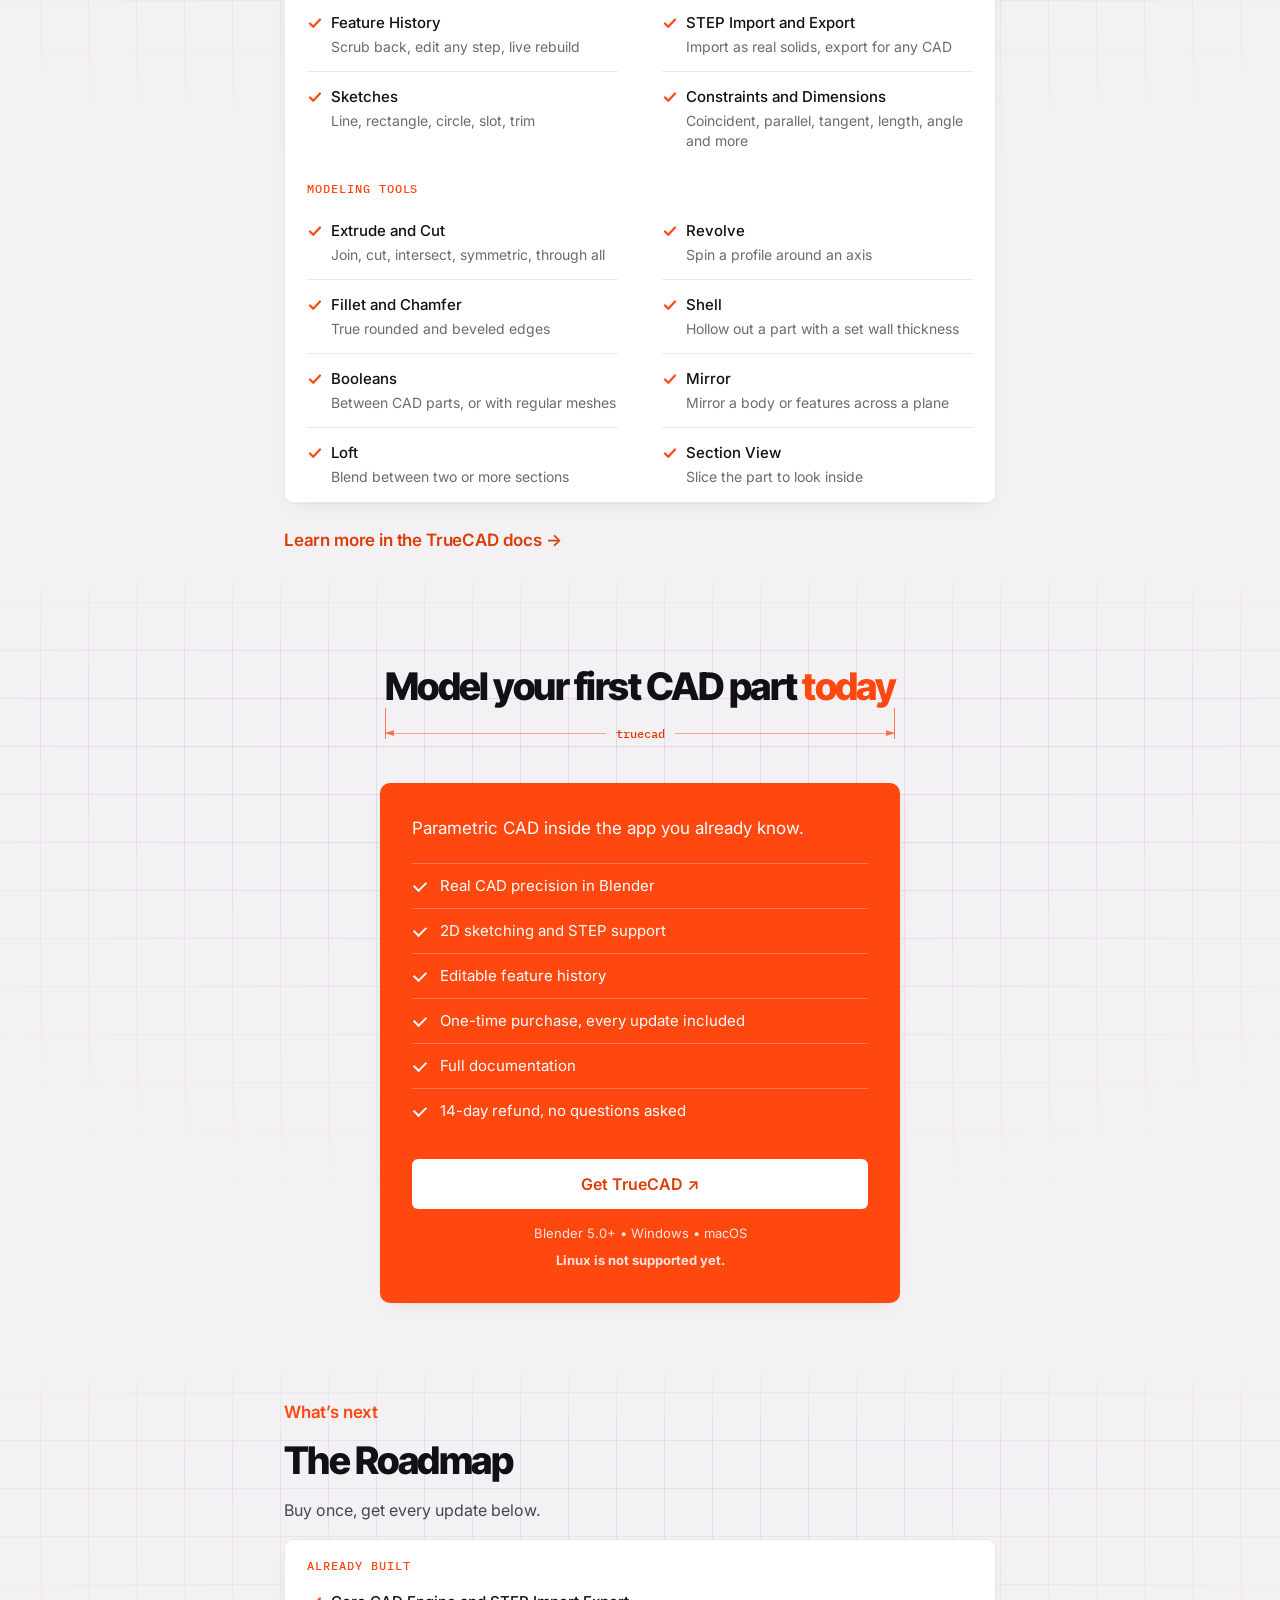
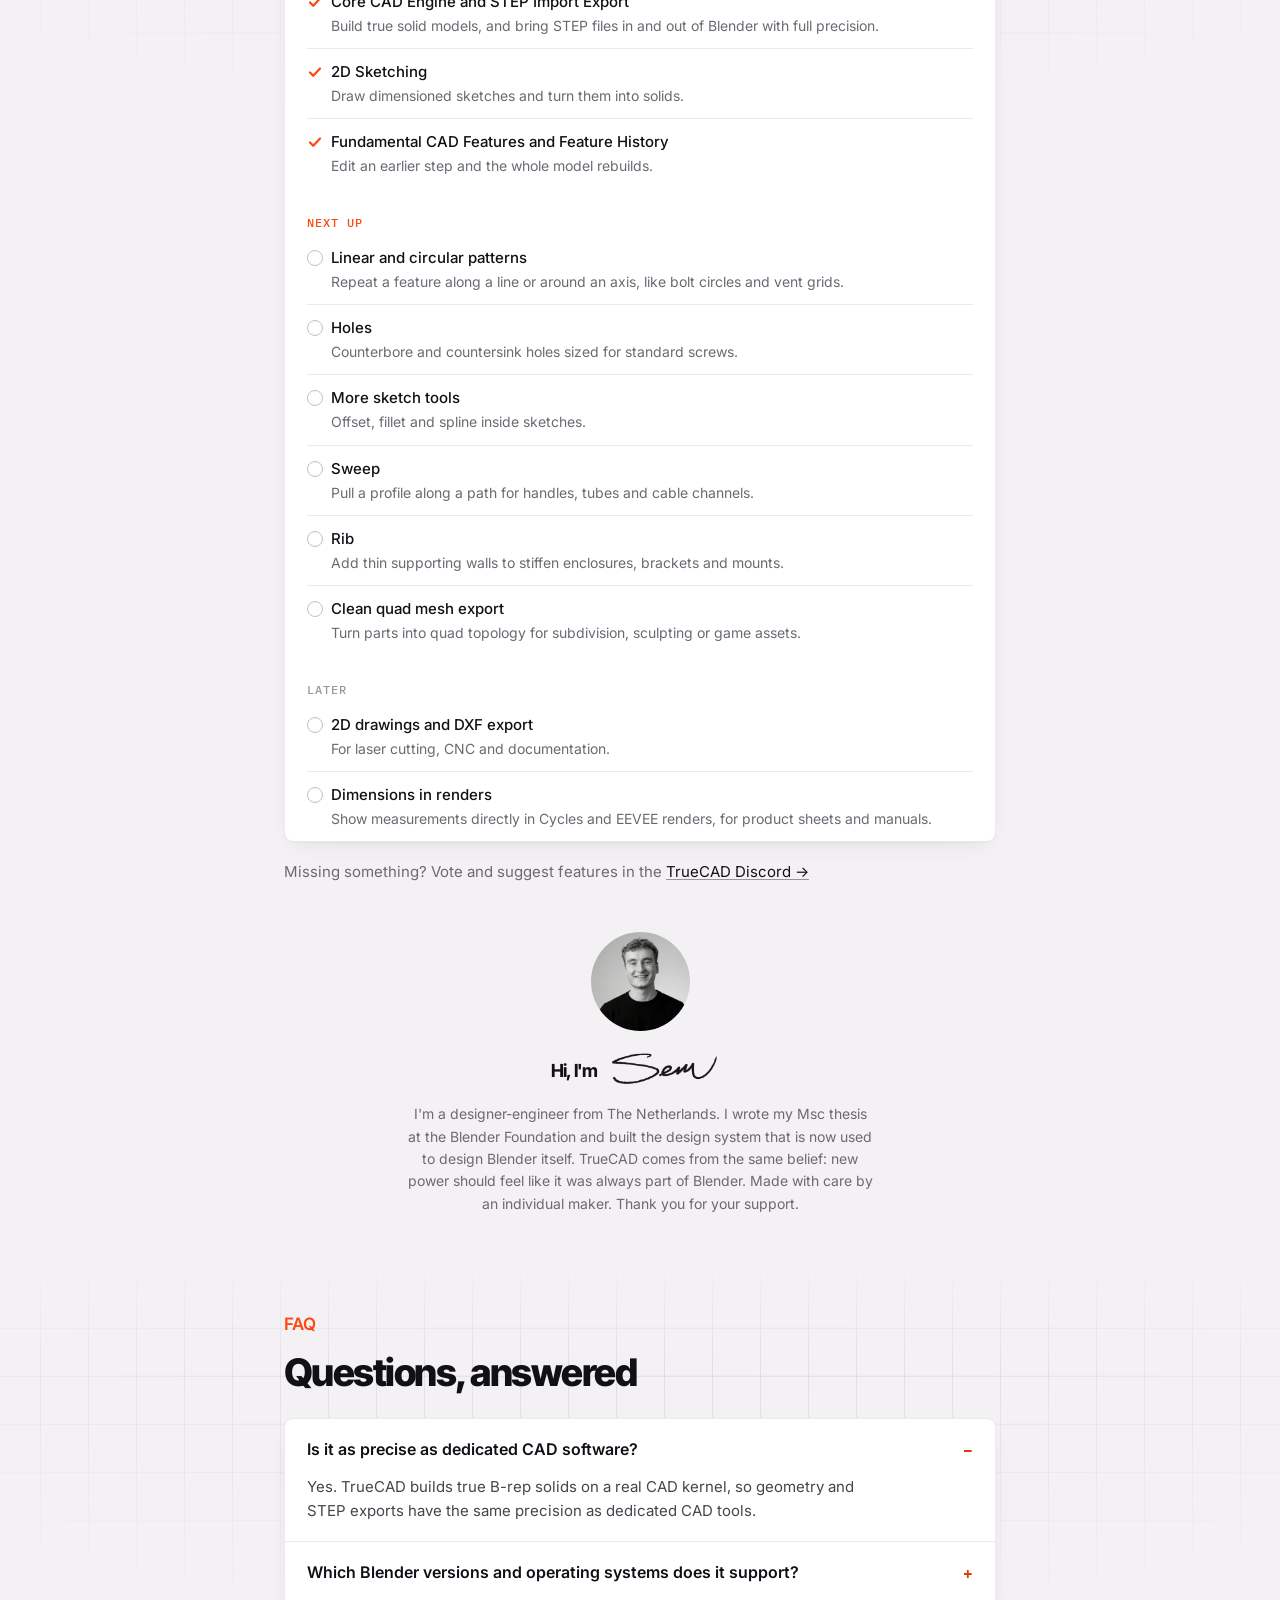
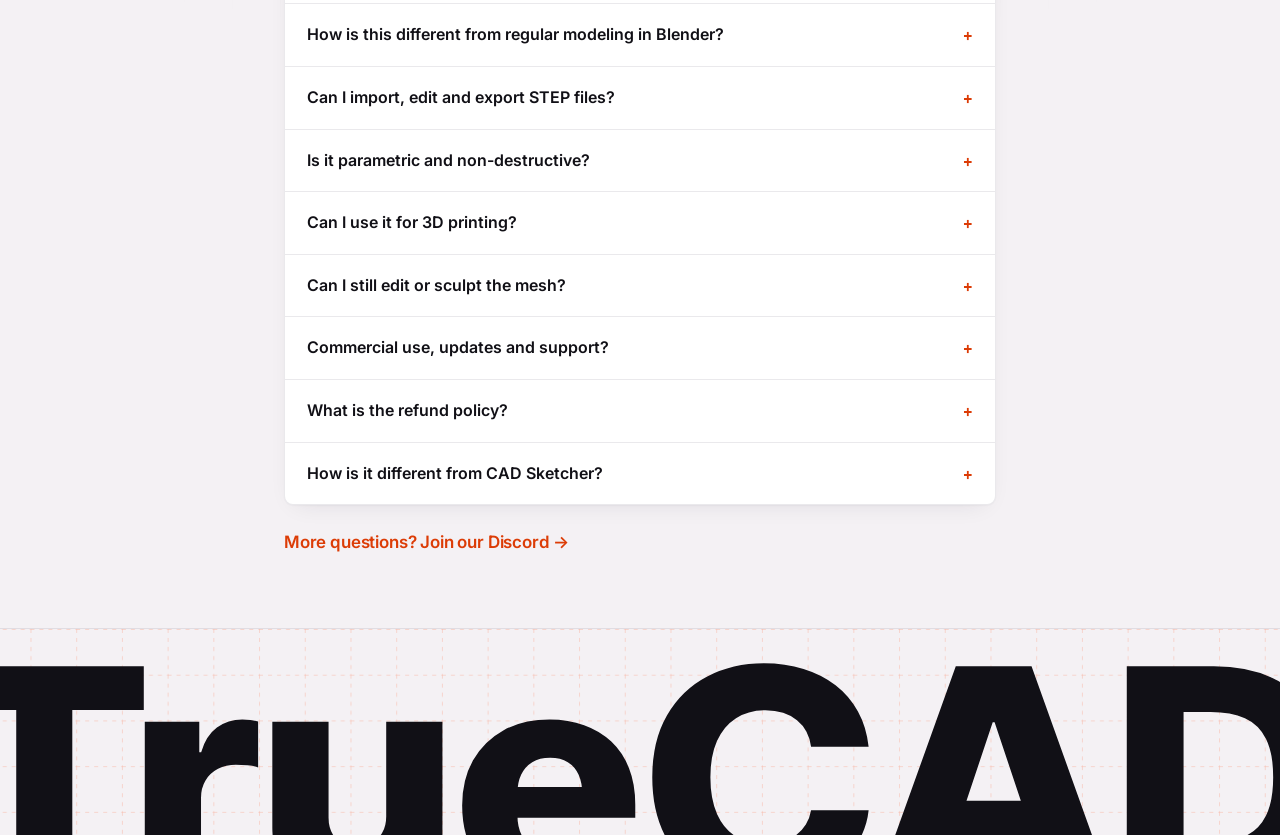
==== commit 4a218a80: "Bold Linux note without link, change buy heading to first CAD part Co-Authored-By: Claude Sonnet 5.5" ====
--- a/index.html
+++ b/index.html
@@ -206,9 +206,7 @@
     .price .btn { width: 100%; background: #fff; color: var(--accent-text); }
     .price .btn:hover { background: #fff; }
     .price .compat { margin: 14px 0 0; text-align: center; font-size: .8125rem; color: var(--accent-ink); opacity: .85; }
-    .price .compat-note { margin-top: 6px; }
-    .price .compat-note a { color: inherit; text-decoration: underline; text-underline-offset: 3px; }
-    .price .compat-note a:hover { text-decoration-thickness: 2px; }
+    .price .compat-note { margin-top: 6px; font-weight: 700; }
     .price + .note { text-align: center; }
 
     /* roadmap */
@@ -562,7 +560,7 @@
     <!-- 10. WHAT YOU GET (pricing) -->
     <section class="buy" style="padding-top:112px">
       <div class="final-head">
-        <h2>Model your first real part <span class="hl">today</span></h2>
+        <h2>Model your first CAD part <span class="hl">today</span></h2>
         <div class="dim" aria-hidden="true"><i></i>truecad<i></i></div>
       </div>
 
@@ -579,7 +577,7 @@
         <!-- [TODO: link target. on Superhive version remove the button, the buy box handles it] -->
         <a class="btn" href="#" target="_top">Get TrueCAD &#8599;</a>
         <p class="compat">Blender 5.0+ &bull; Windows &bull; macOS</p>
-        <p class="compat compat-note">Linux is not supported yet. <a href="https://discord.gg/J5qTQ6AUkM" target="_blank" rel="noopener">Join our Discord to follow progress</a></p>
+        <p class="compat compat-note">Linux is not supported yet.</p>
       </div>
     </section>
 
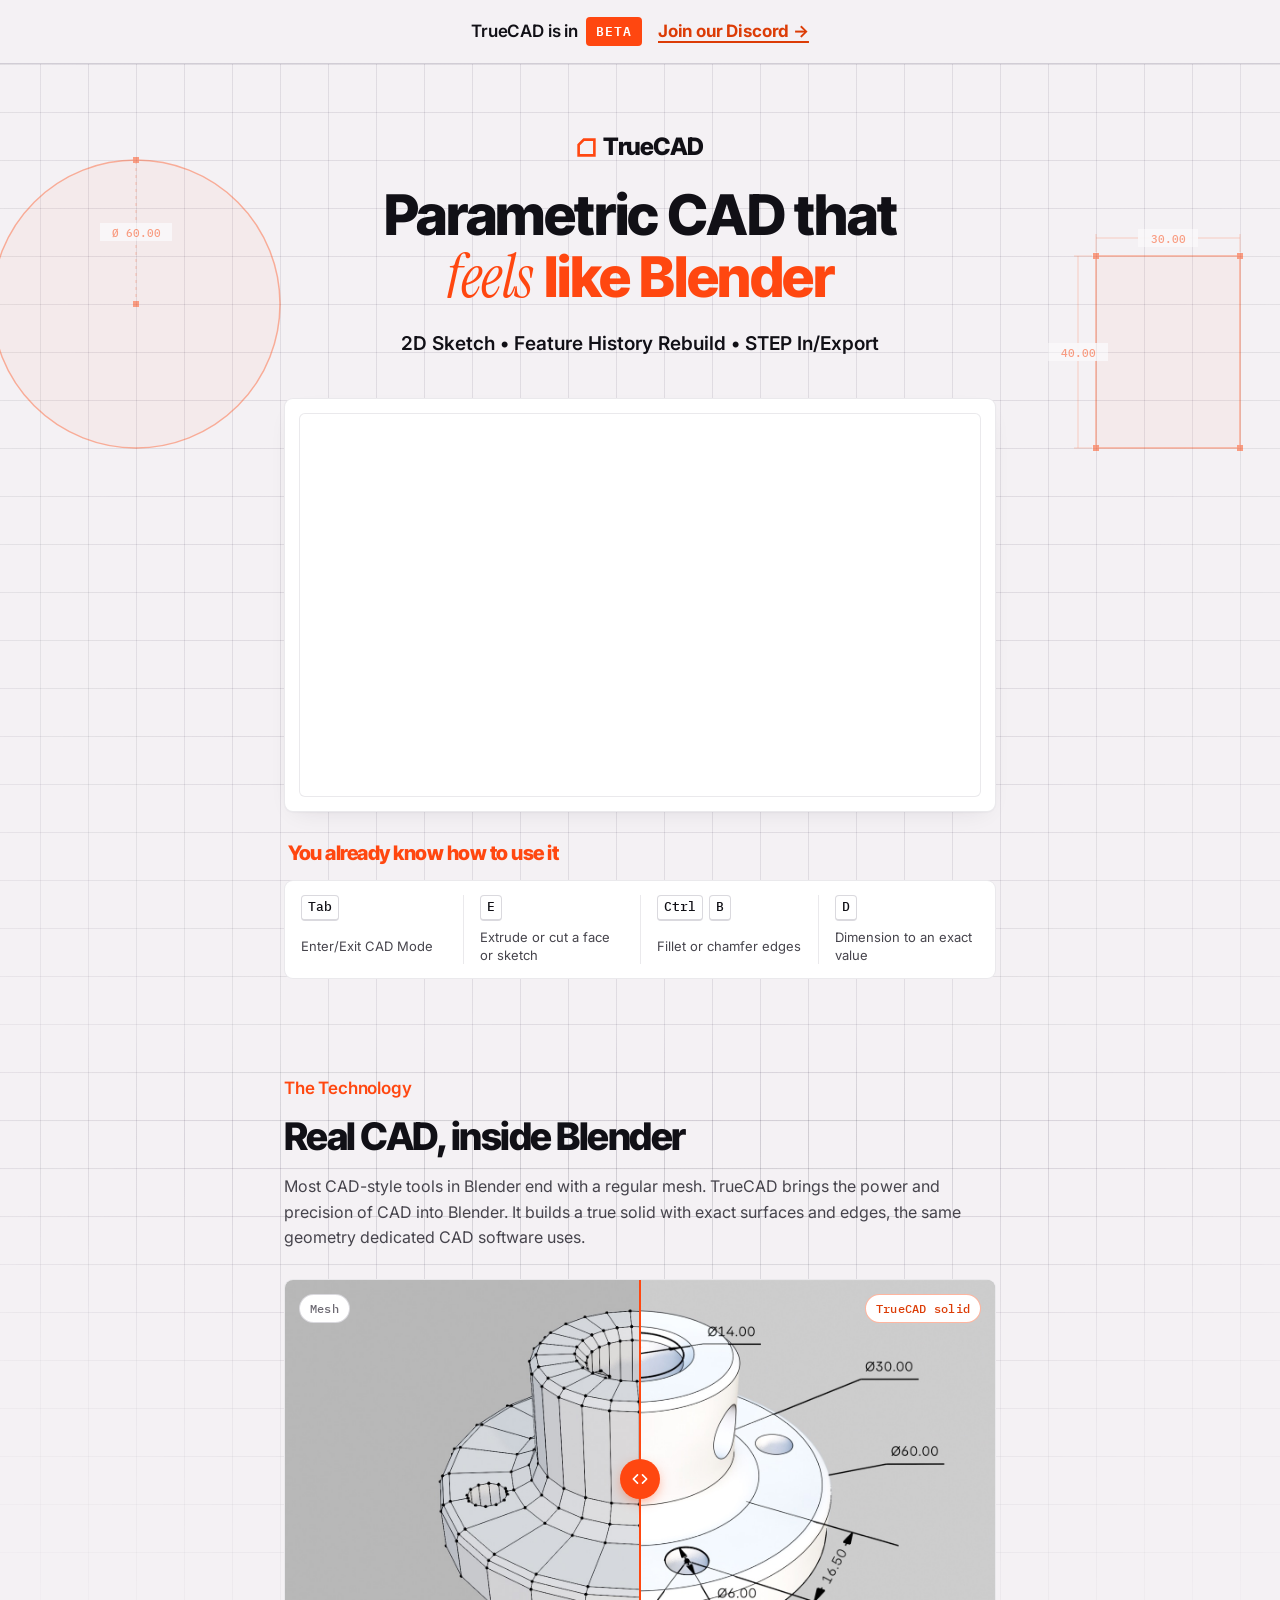
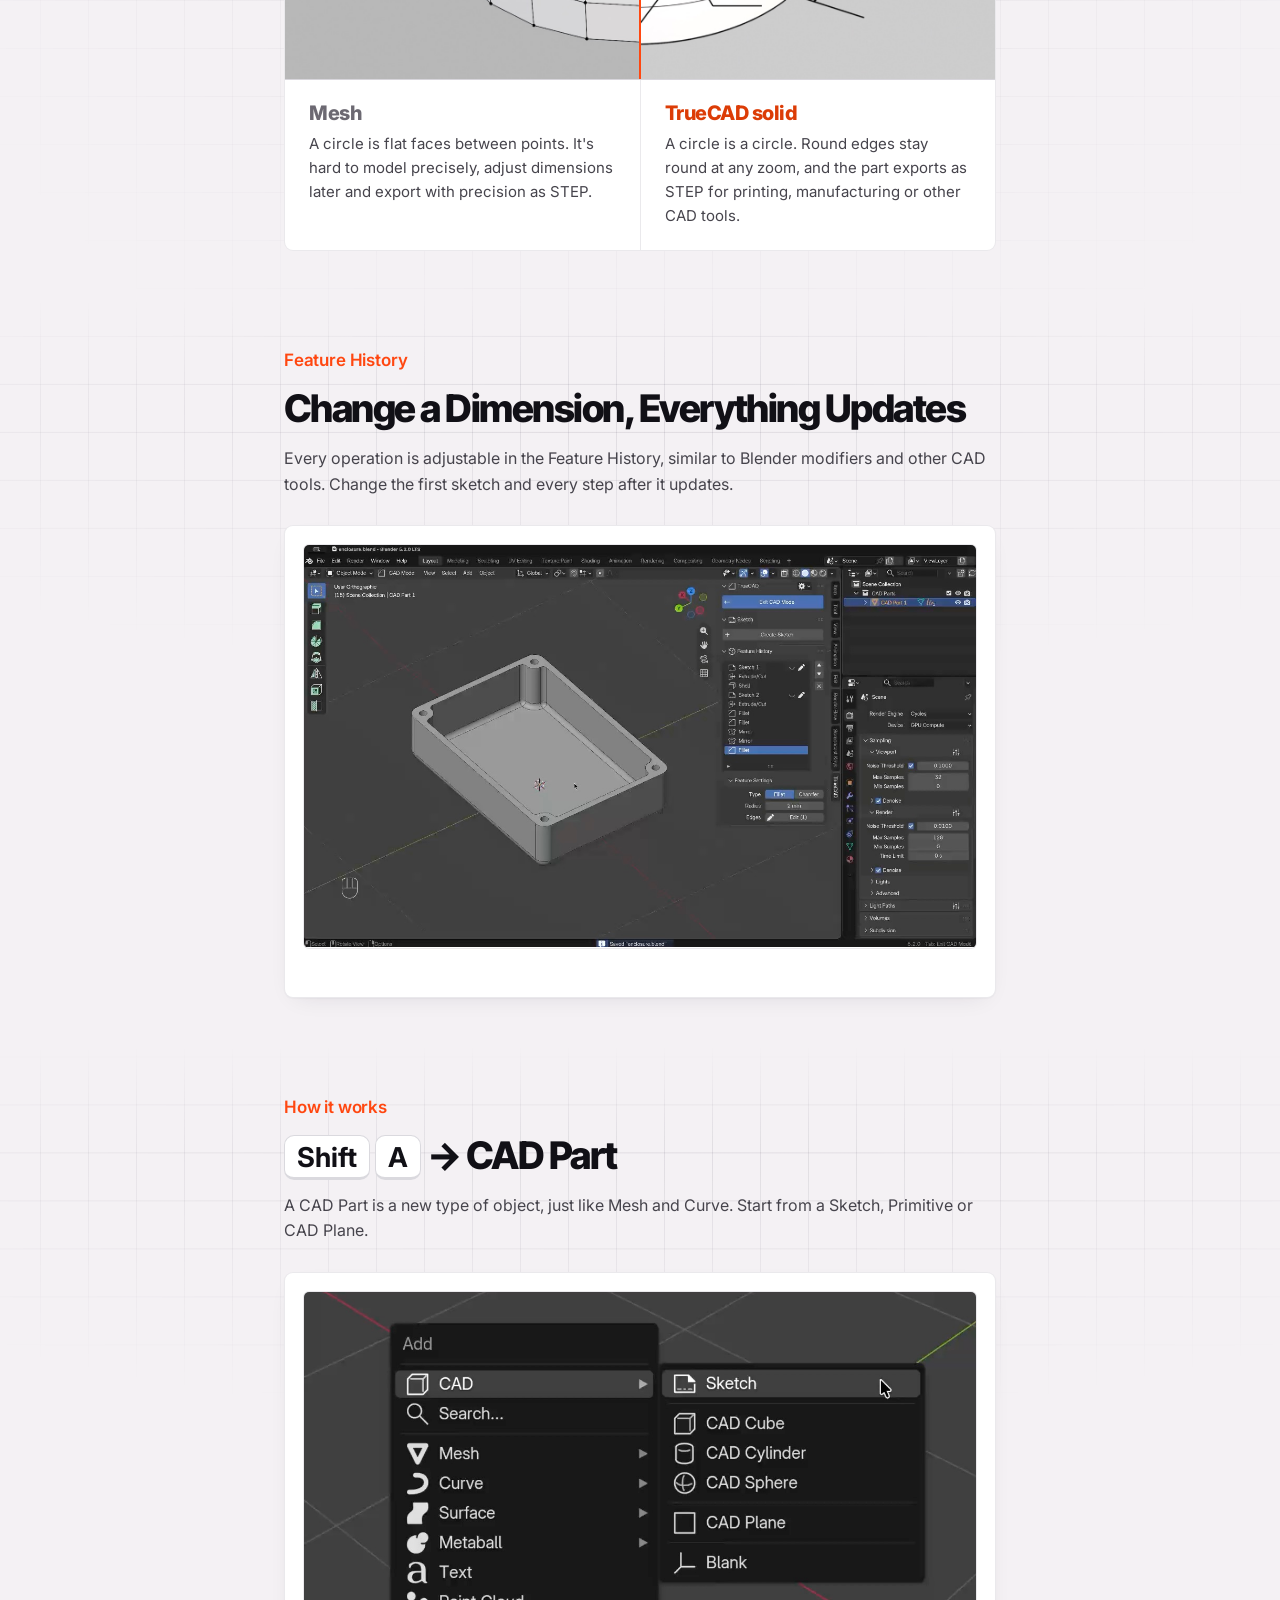
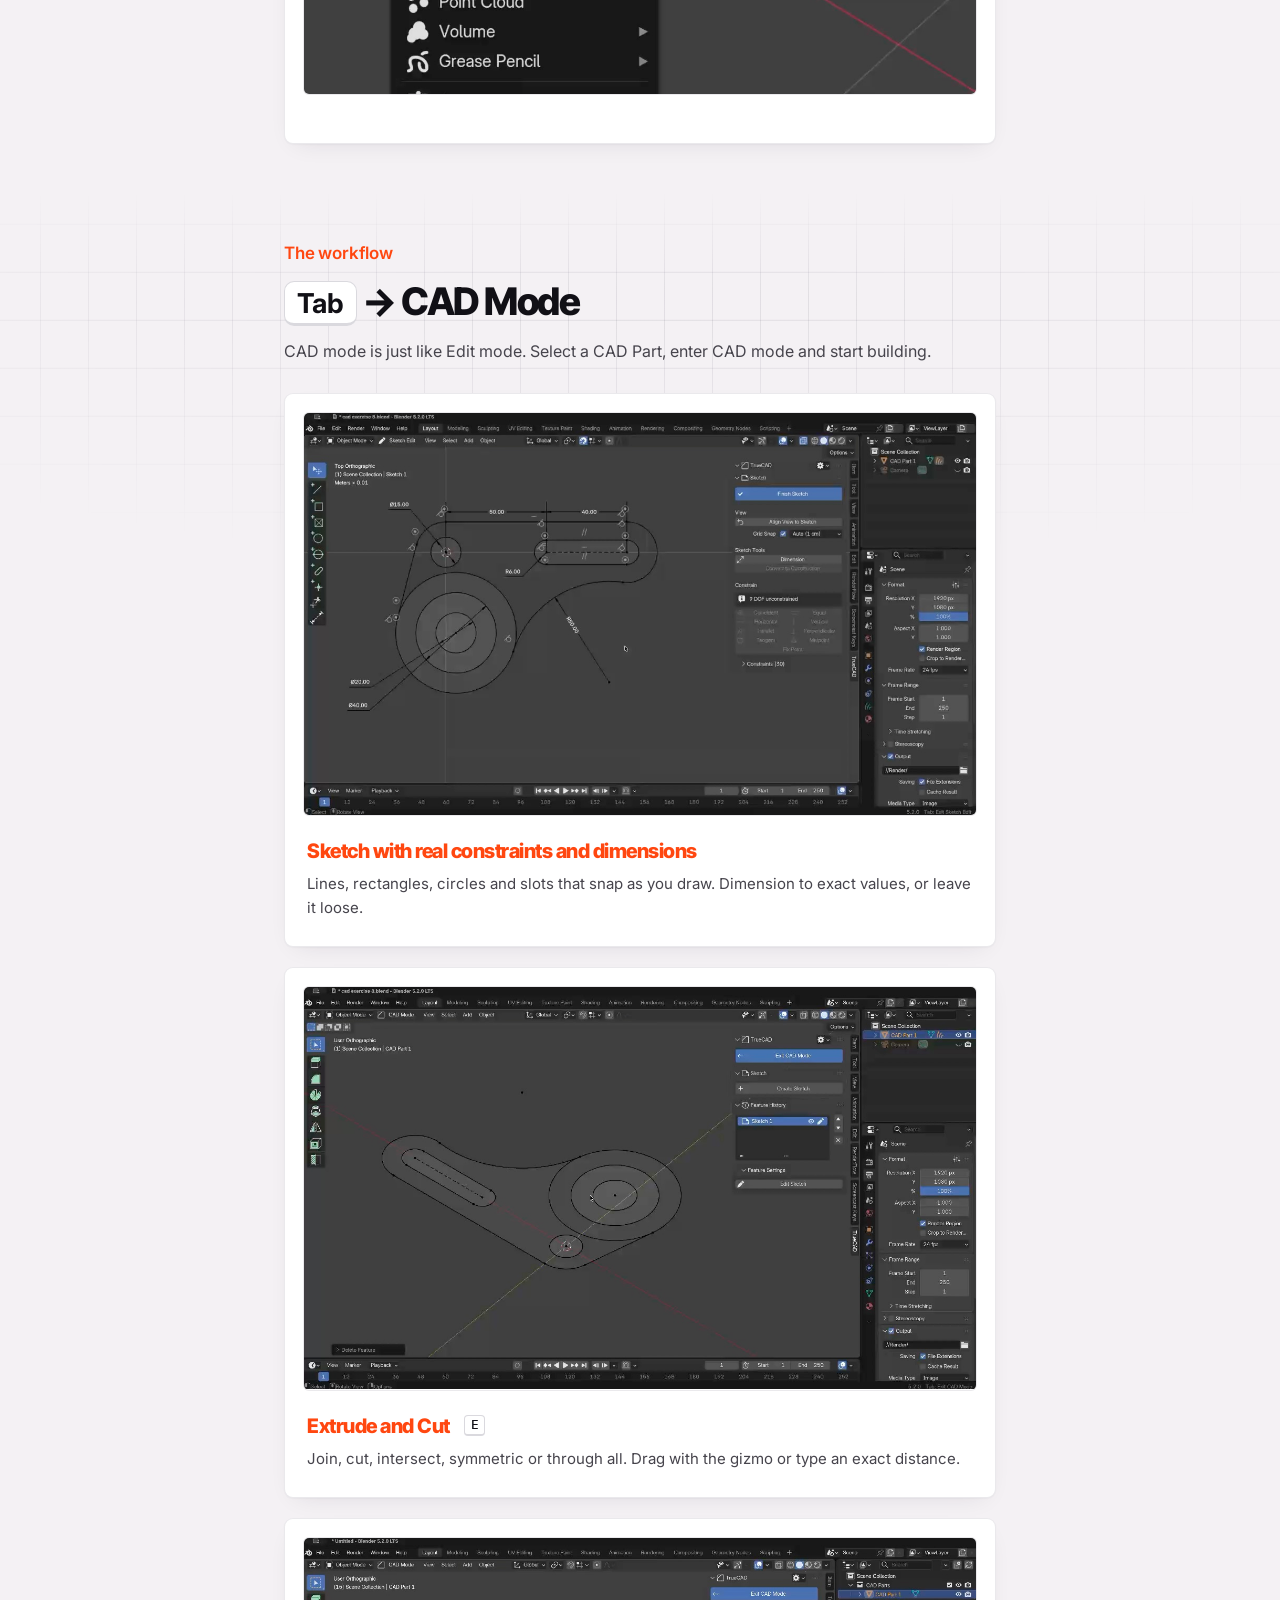
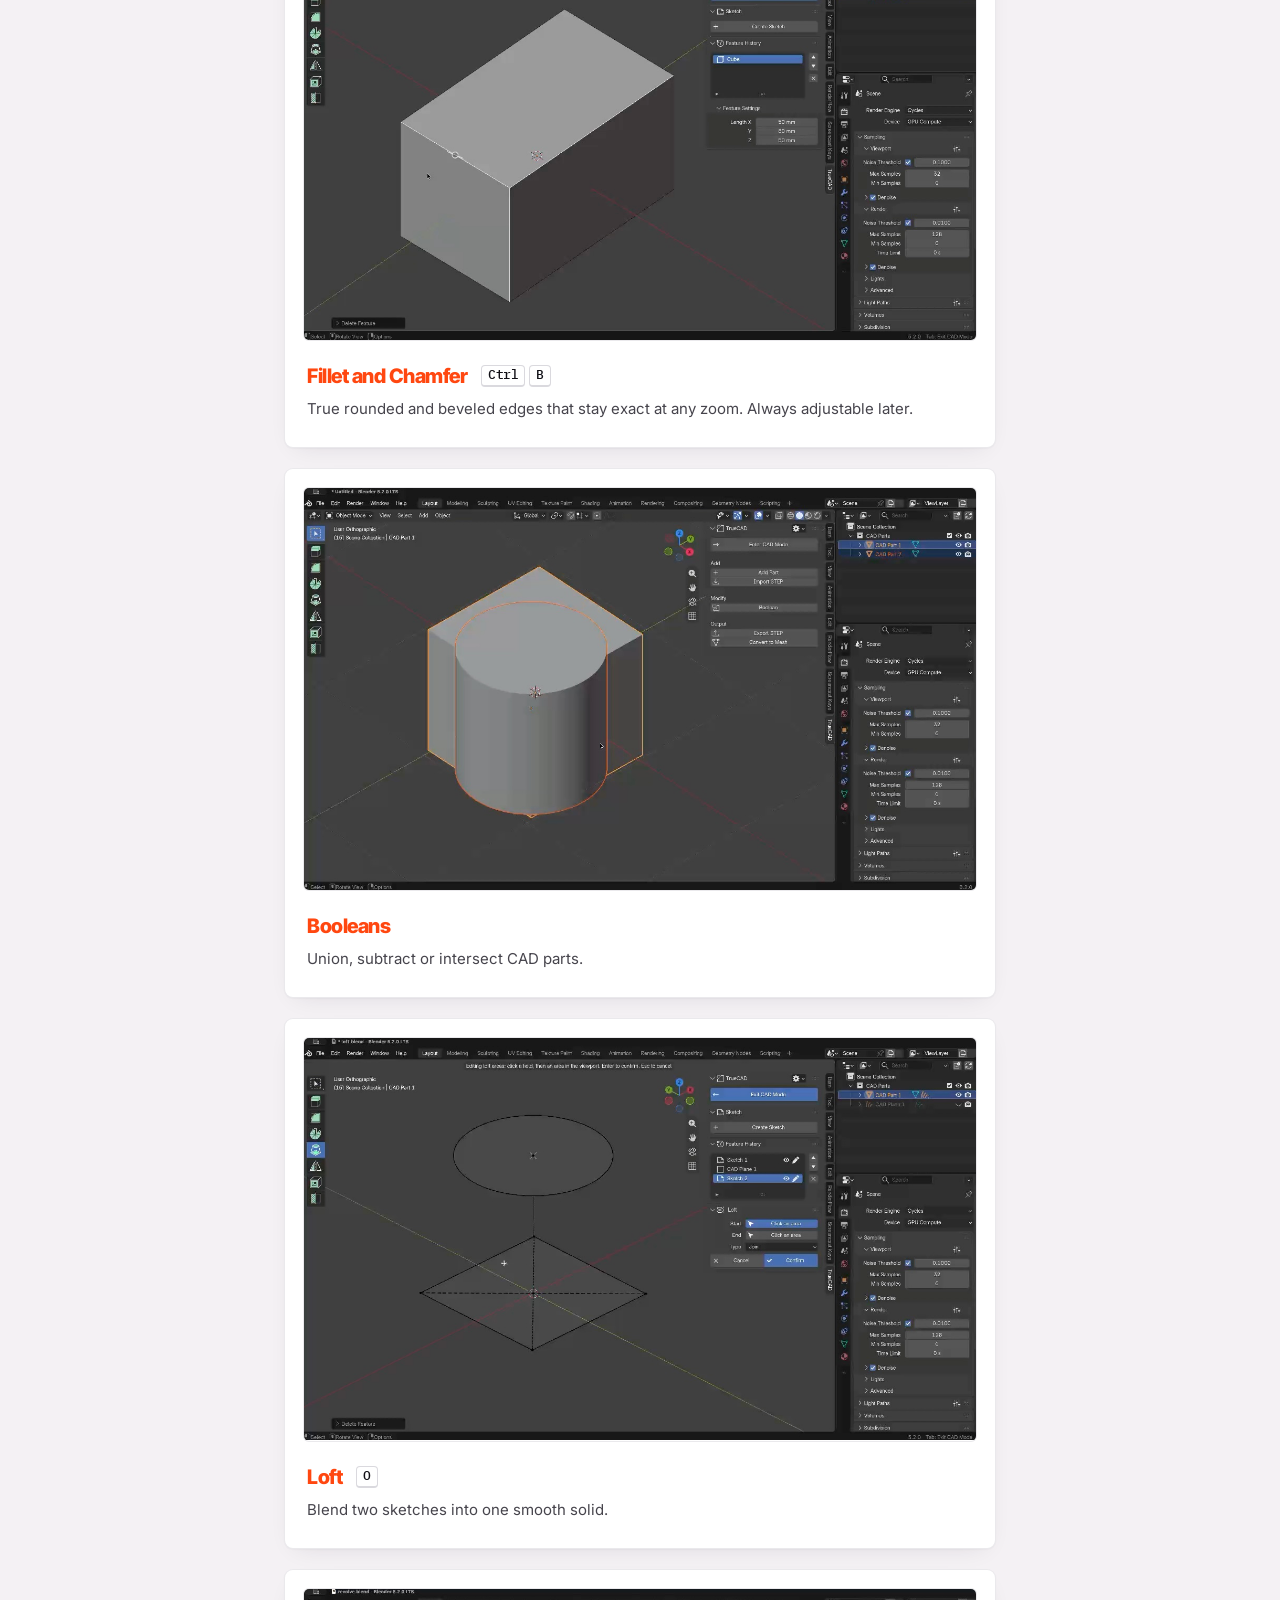
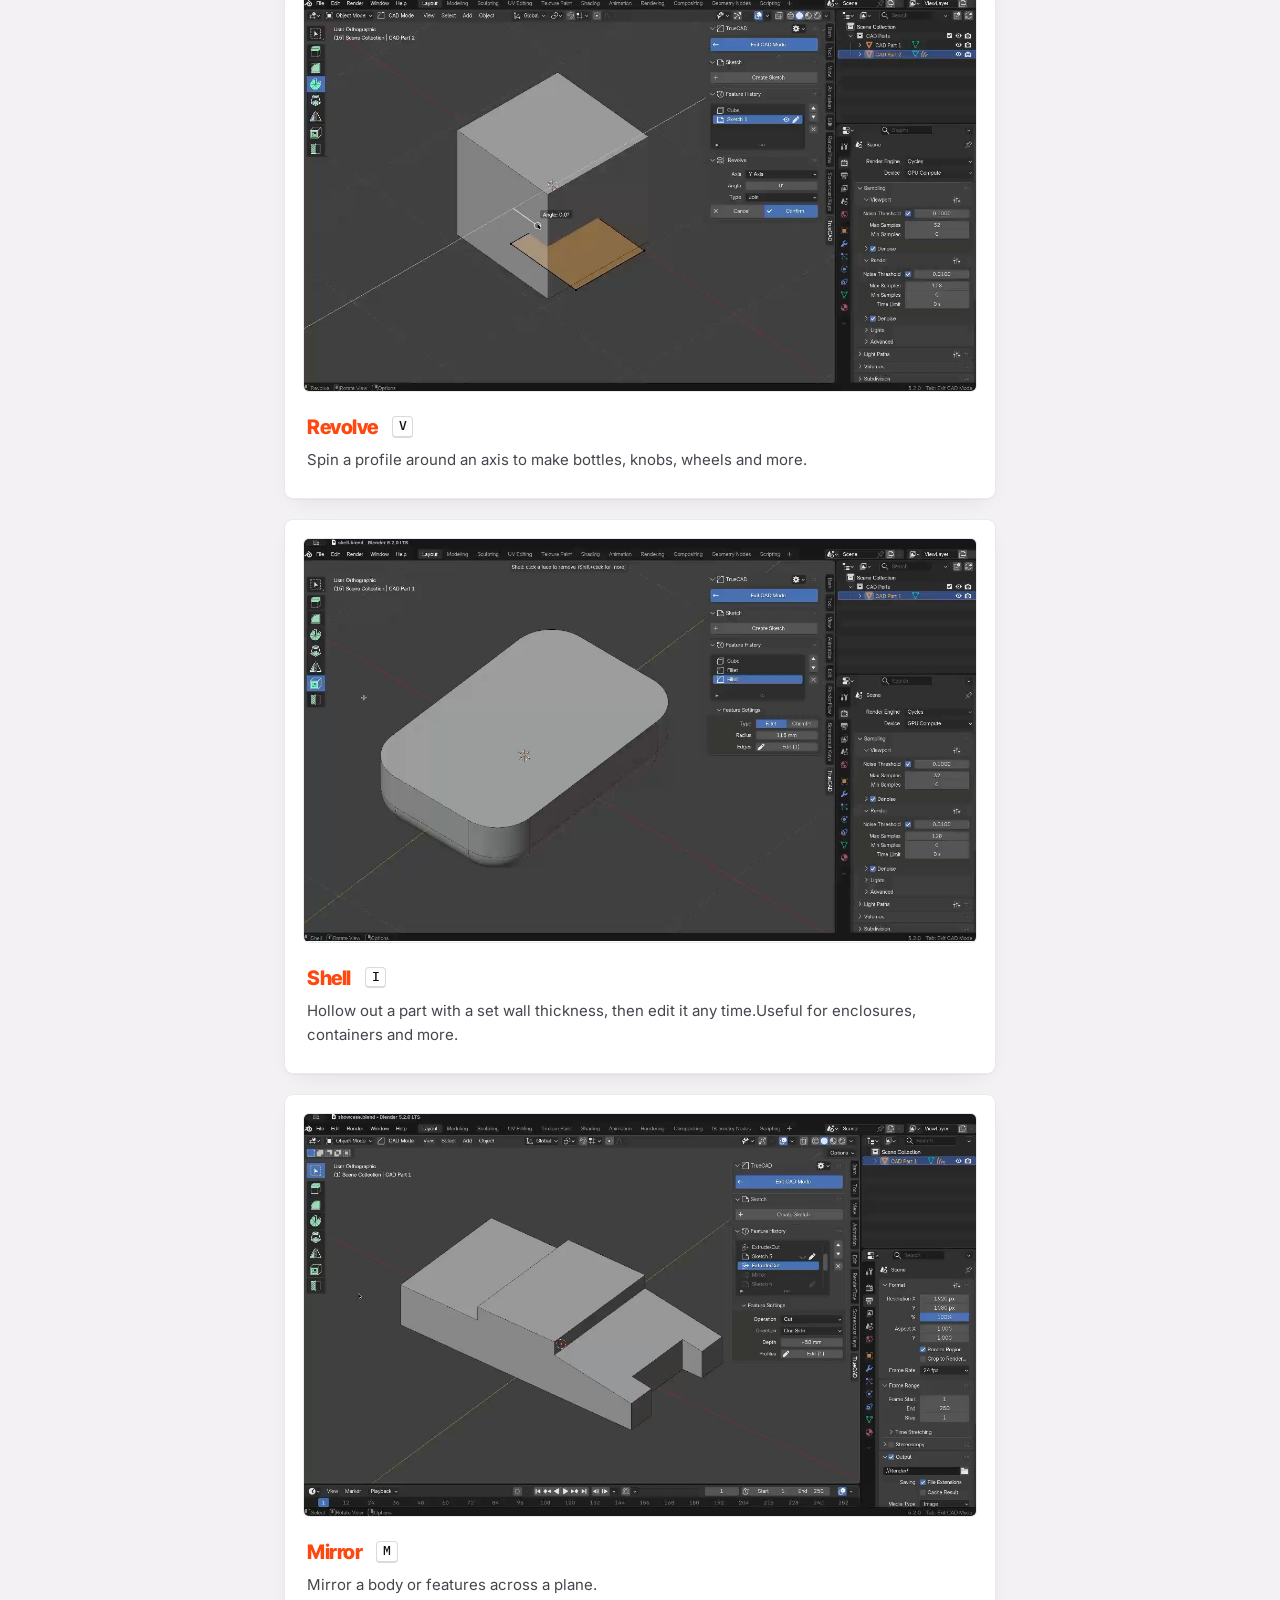
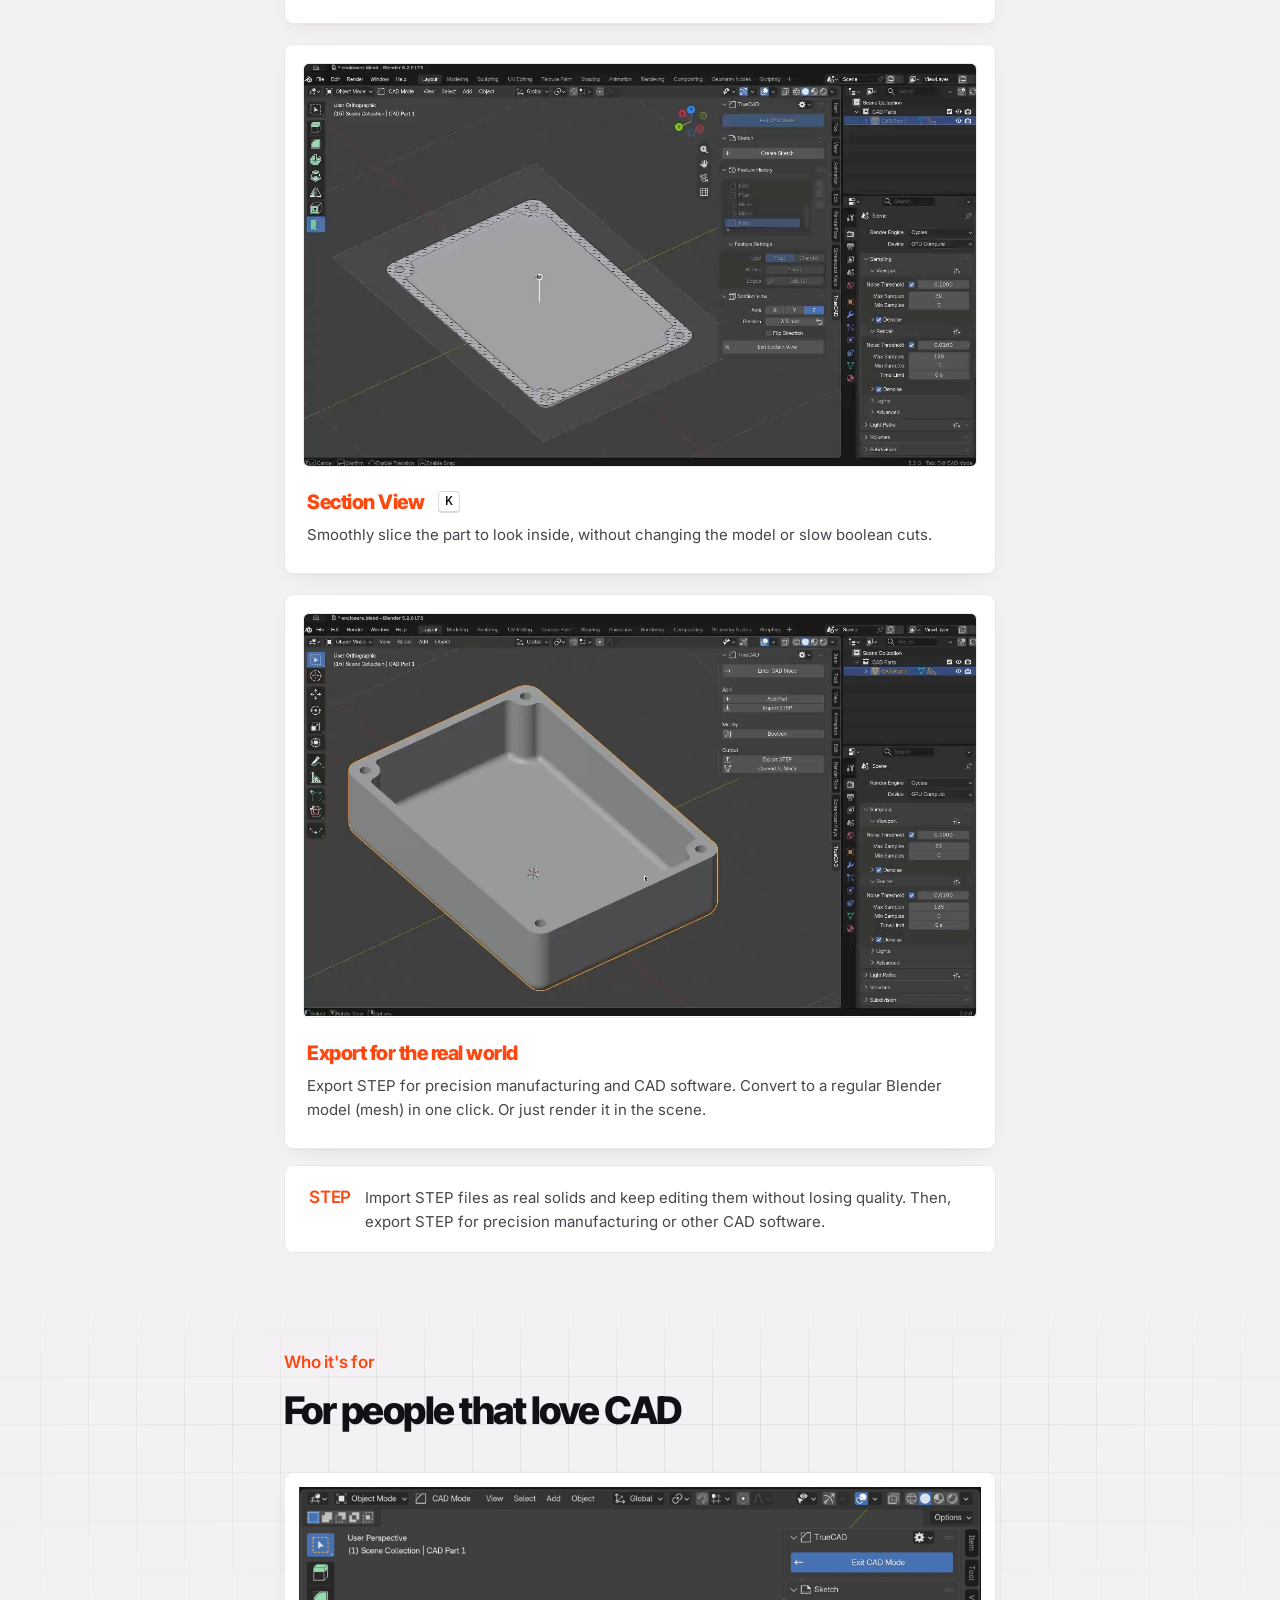
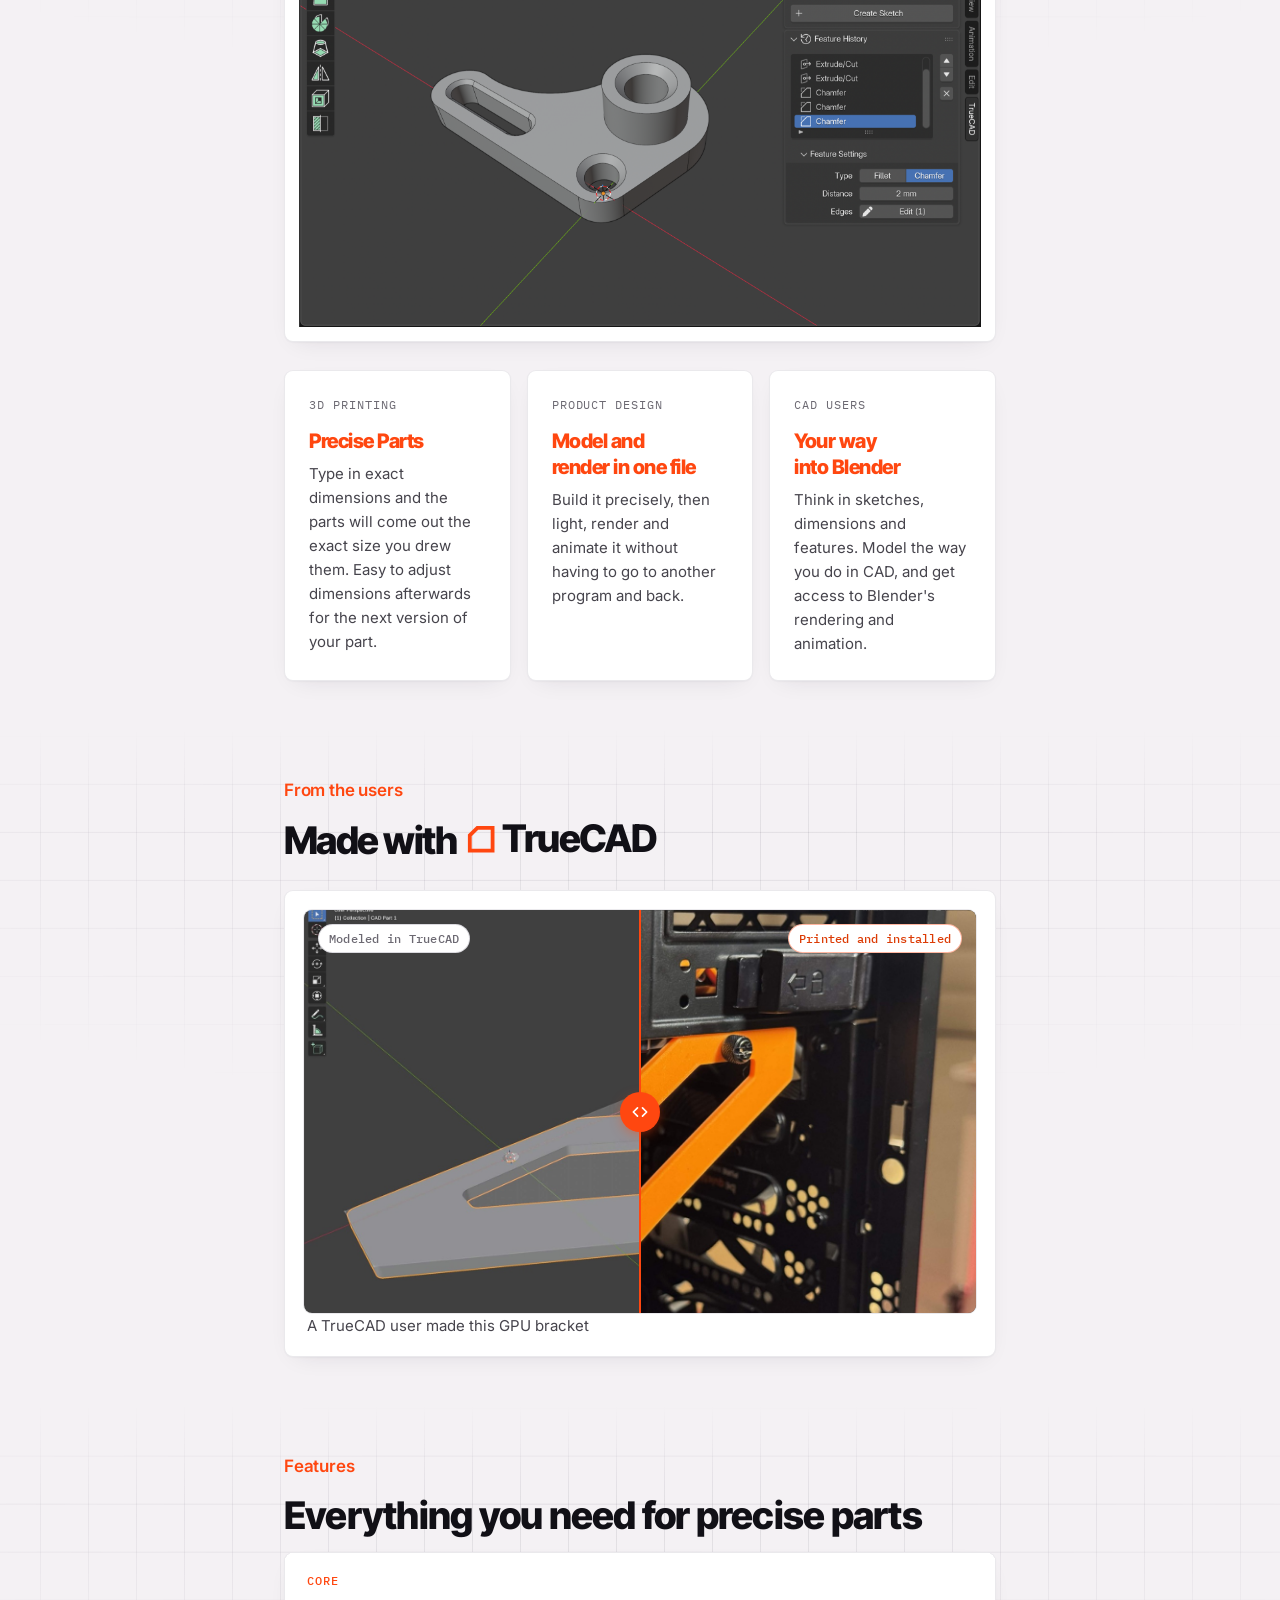
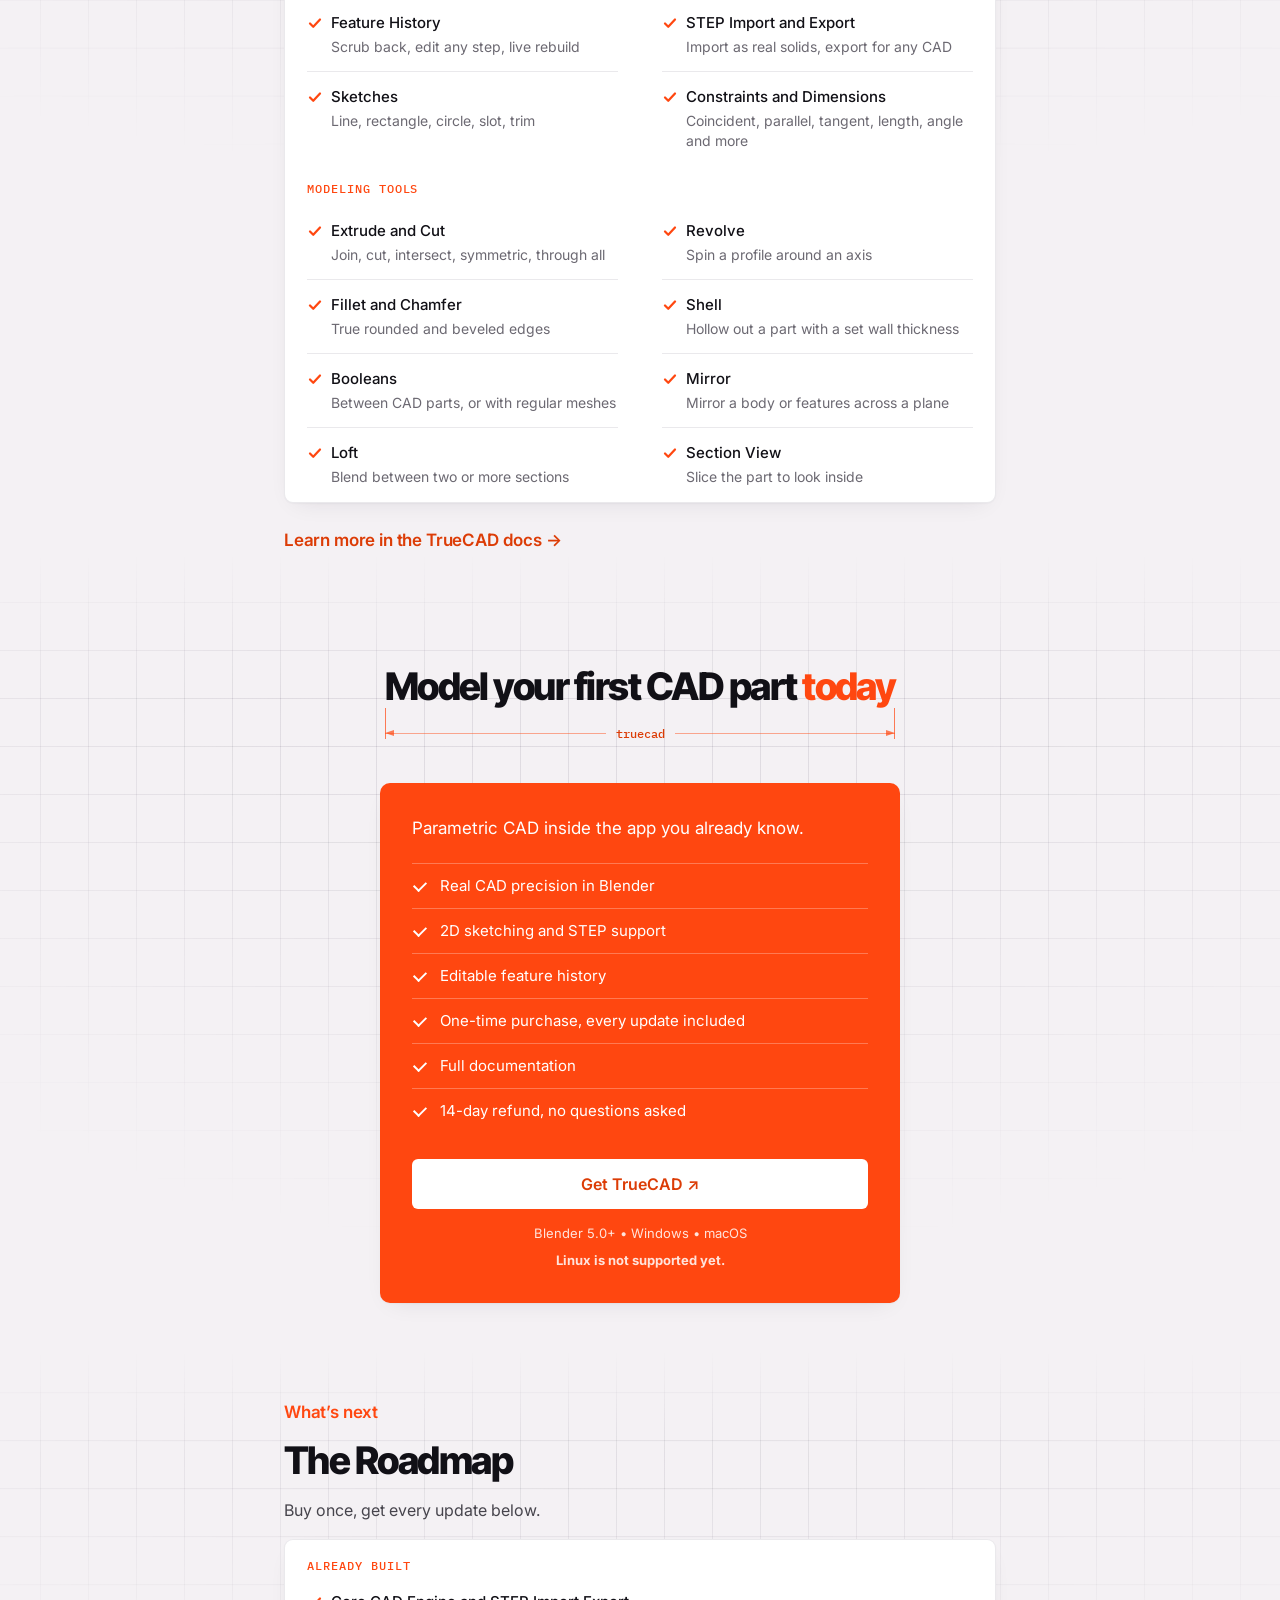
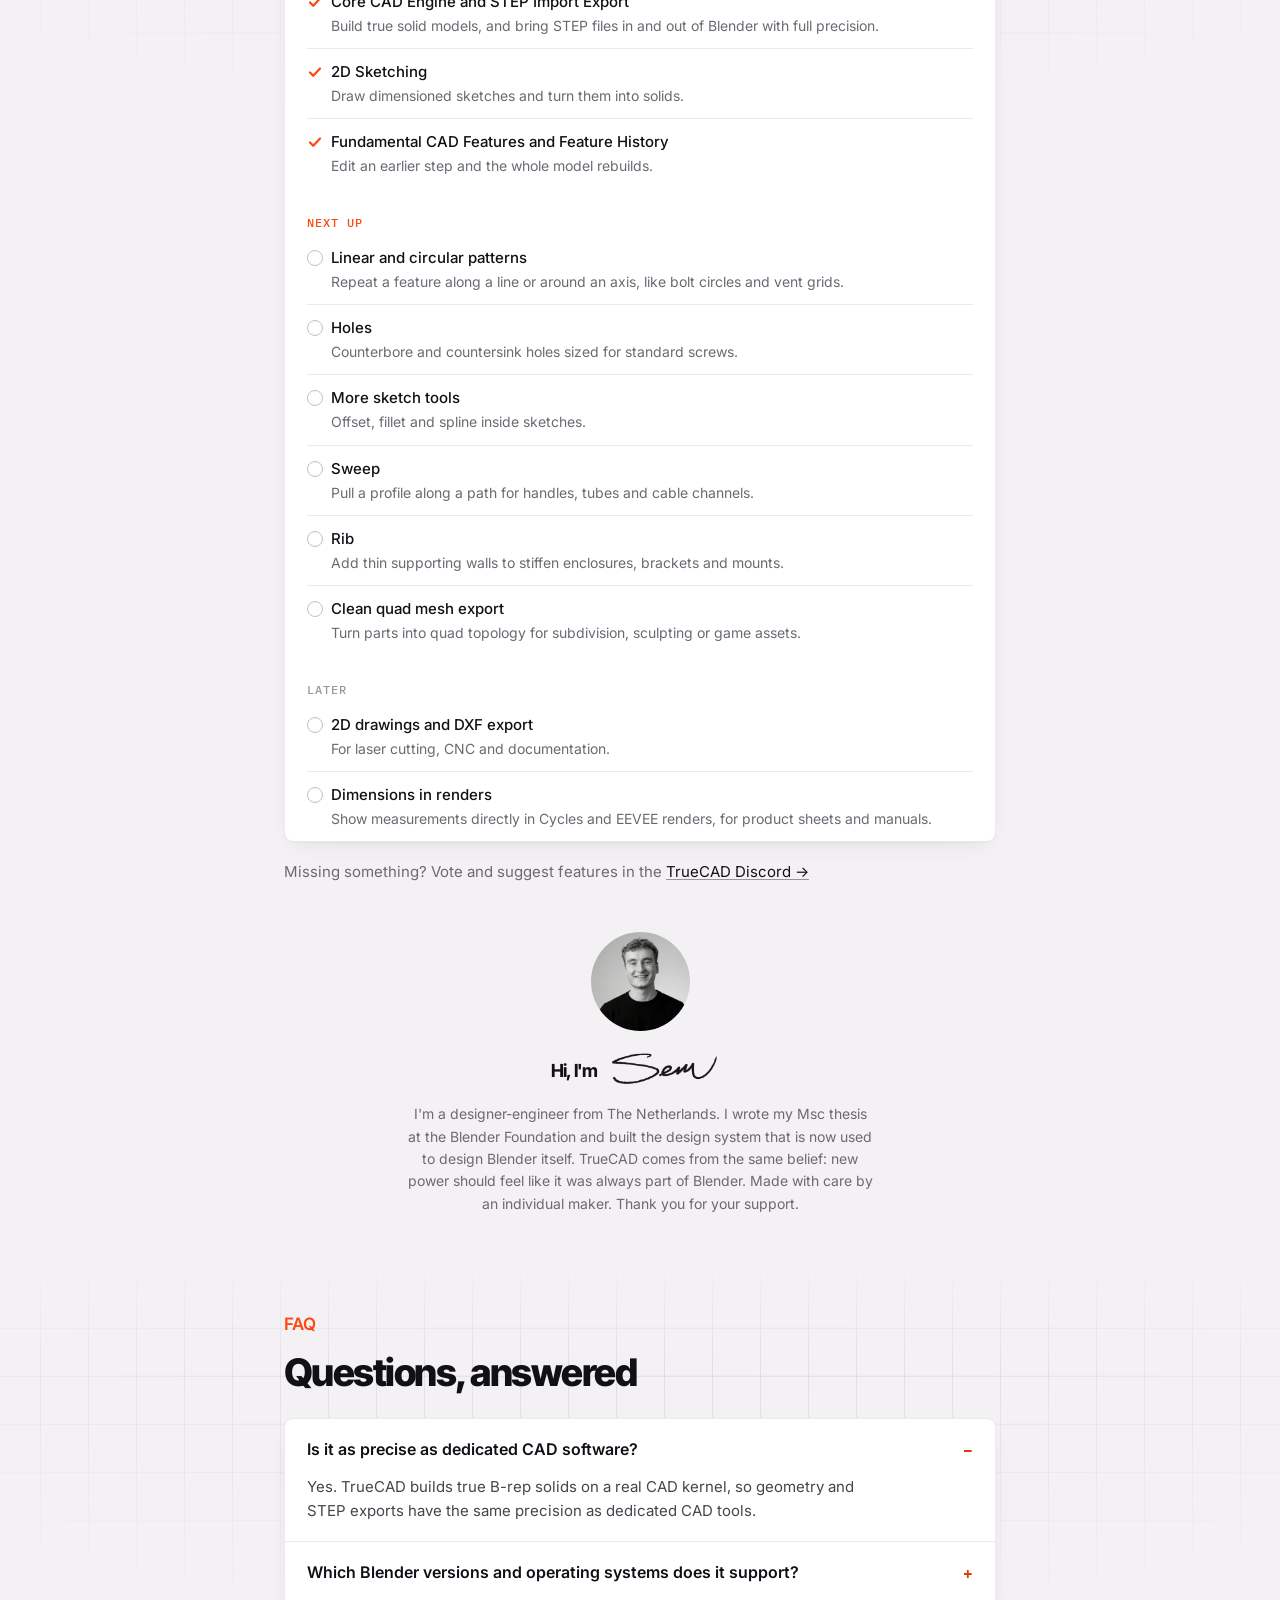
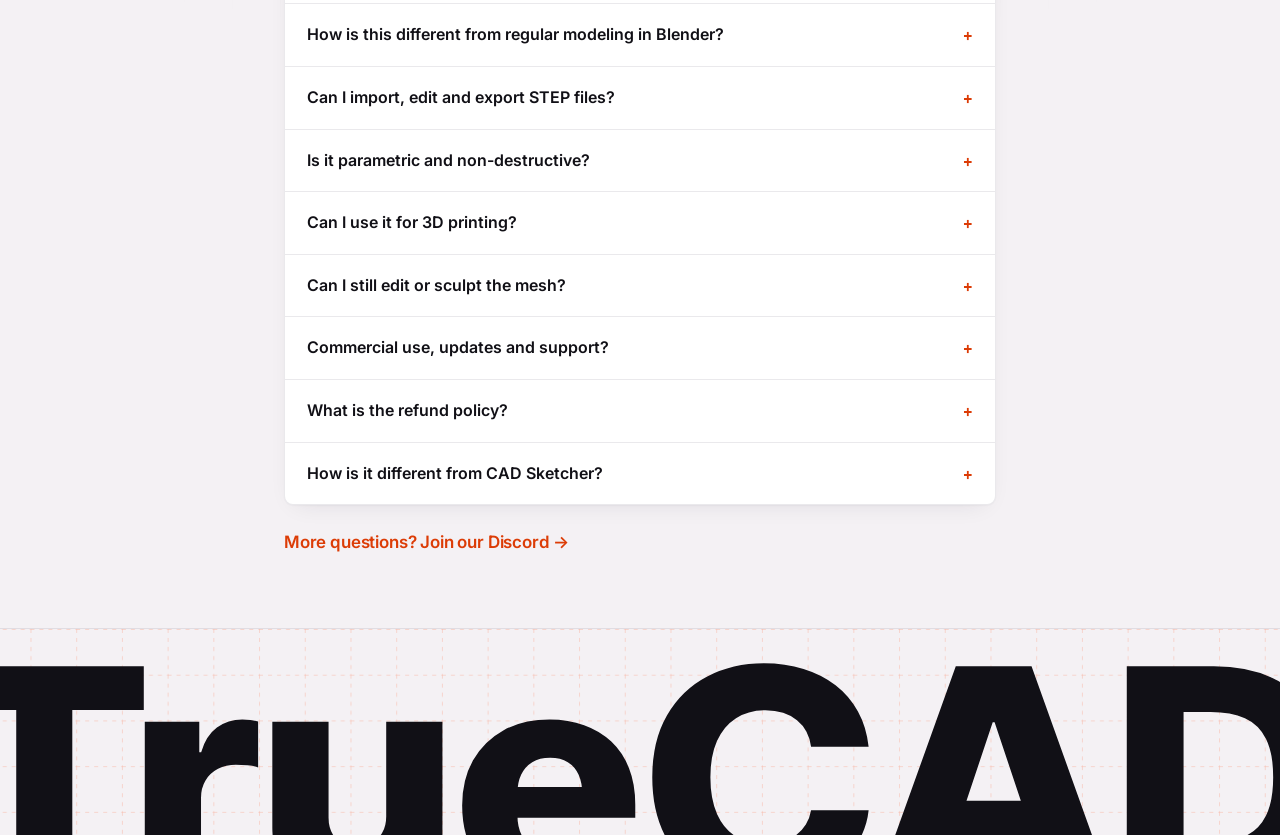
==== commit a22c090b: "Move Technology section above Feature History Co-Authored-By: Claude Sonnet 5.5 <noreply@anthropic.c" ====
--- a/index.html
+++ b/index.html
@@ -363,31 +363,6 @@
       </div>
     </header>
 
-    <!-- 3. EDIT THE PAST -->
-    <section>
-      <p class="kick">Feature History</p>
-      <h2>Change a Dimension, Everything Updates</h2>
-      <p>Every operation is adjustable in the Feature History, similar to Blender modifiers and other CAD tools. Change the first sketch and every step after it updates.</p>
-      <div class="clips">
-        <div class="clip">
-          <div class="media wide-clip"><video src="assets/clip-history.mp4" poster="assets/clip-history-poster.jpg" autoplay muted loop playsinline preload="metadata" width="1280" height="768" data-speed="2"></video></div>
-        </div>
-      </div>
-    </section>
-
-    <!-- 4. JUST A NEW OBJECT TYPE -->
-    <section>
-      <p class="kick">How it works</p>
-      <h2><kbd>Shift</kbd> <kbd>A</kbd> &rarr; CAD Part</h2>
-      <p>A CAD Part is a new type of object, just like Mesh and Curve. Start from a Sketch, Primitive or CAD Plane.</p>
-      <!-- [TODO: confirm the exact Add menu label in the addon UI. Page and UI must use the identical word.] -->
-      <div class="clips">
-        <div class="clip">
-          <div class="media wide-clip"><video src="assets/clip-addmenu.mp4" poster="assets/clip-addmenu-poster.jpg" autoplay muted loop playsinline preload="metadata" width="1280" height="768"></video></div>
-        </div>
-      </div>
-    </section>
-
     <!-- 5. A REAL SOLID, NOT A MESH -->
     <section>
       <p class="kick">The Technology</p>
@@ -416,6 +391,31 @@
             <p class="meta">TrueCAD solid</p>
             <p>A circle is a circle. Round edges stay round at any zoom, and the part exports as STEP for printing, manufacturing or other CAD tools.</p>
           </div>
+        </div>
+      </div>
+    </section>
+
+    <!-- 3. EDIT THE PAST -->
+    <section>
+      <p class="kick">Feature History</p>
+      <h2>Change a Dimension, Everything Updates</h2>
+      <p>Every operation is adjustable in the Feature History, similar to Blender modifiers and other CAD tools. Change the first sketch and every step after it updates.</p>
+      <div class="clips">
+        <div class="clip">
+          <div class="media wide-clip"><video src="assets/clip-history.mp4" poster="assets/clip-history-poster.jpg" autoplay muted loop playsinline preload="metadata" width="1280" height="768" data-speed="2"></video></div>
+        </div>
+      </div>
+    </section>
+
+    <!-- 4. JUST A NEW OBJECT TYPE -->
+    <section>
+      <p class="kick">How it works</p>
+      <h2><kbd>Shift</kbd> <kbd>A</kbd> &rarr; CAD Part</h2>
+      <p>A CAD Part is a new type of object, just like Mesh and Curve. Start from a Sketch, Primitive or CAD Plane.</p>
+      <!-- [TODO: confirm the exact Add menu label in the addon UI. Page and UI must use the identical word.] -->
+      <div class="clips">
+        <div class="clip">
+          <div class="media wide-clip"><video src="assets/clip-addmenu.mp4" poster="assets/clip-addmenu-poster.jpg" autoplay muted loop playsinline preload="metadata" width="1280" height="768"></video></div>
         </div>
       </div>
     </section>
@@ -574,8 +574,7 @@
           <li>Full documentation</li>
           <li>14-day refund, no questions asked</li>
         </ul>
-        <!-- [TODO: link target. on Superhive version remove the button, the buy box handles it] -->
-        <a class="btn" href="#" target="_top">Get TrueCAD &#8599;</a>
+        <a class="btn" href="https://superhivemarket.com/products/truecad" target="_top">Get TrueCAD &#8599;</a>
         <p class="compat">Blender 5.0+ &bull; Windows &bull; macOS</p>
         <p class="compat compat-note">Linux is not supported yet.</p>
       </div>
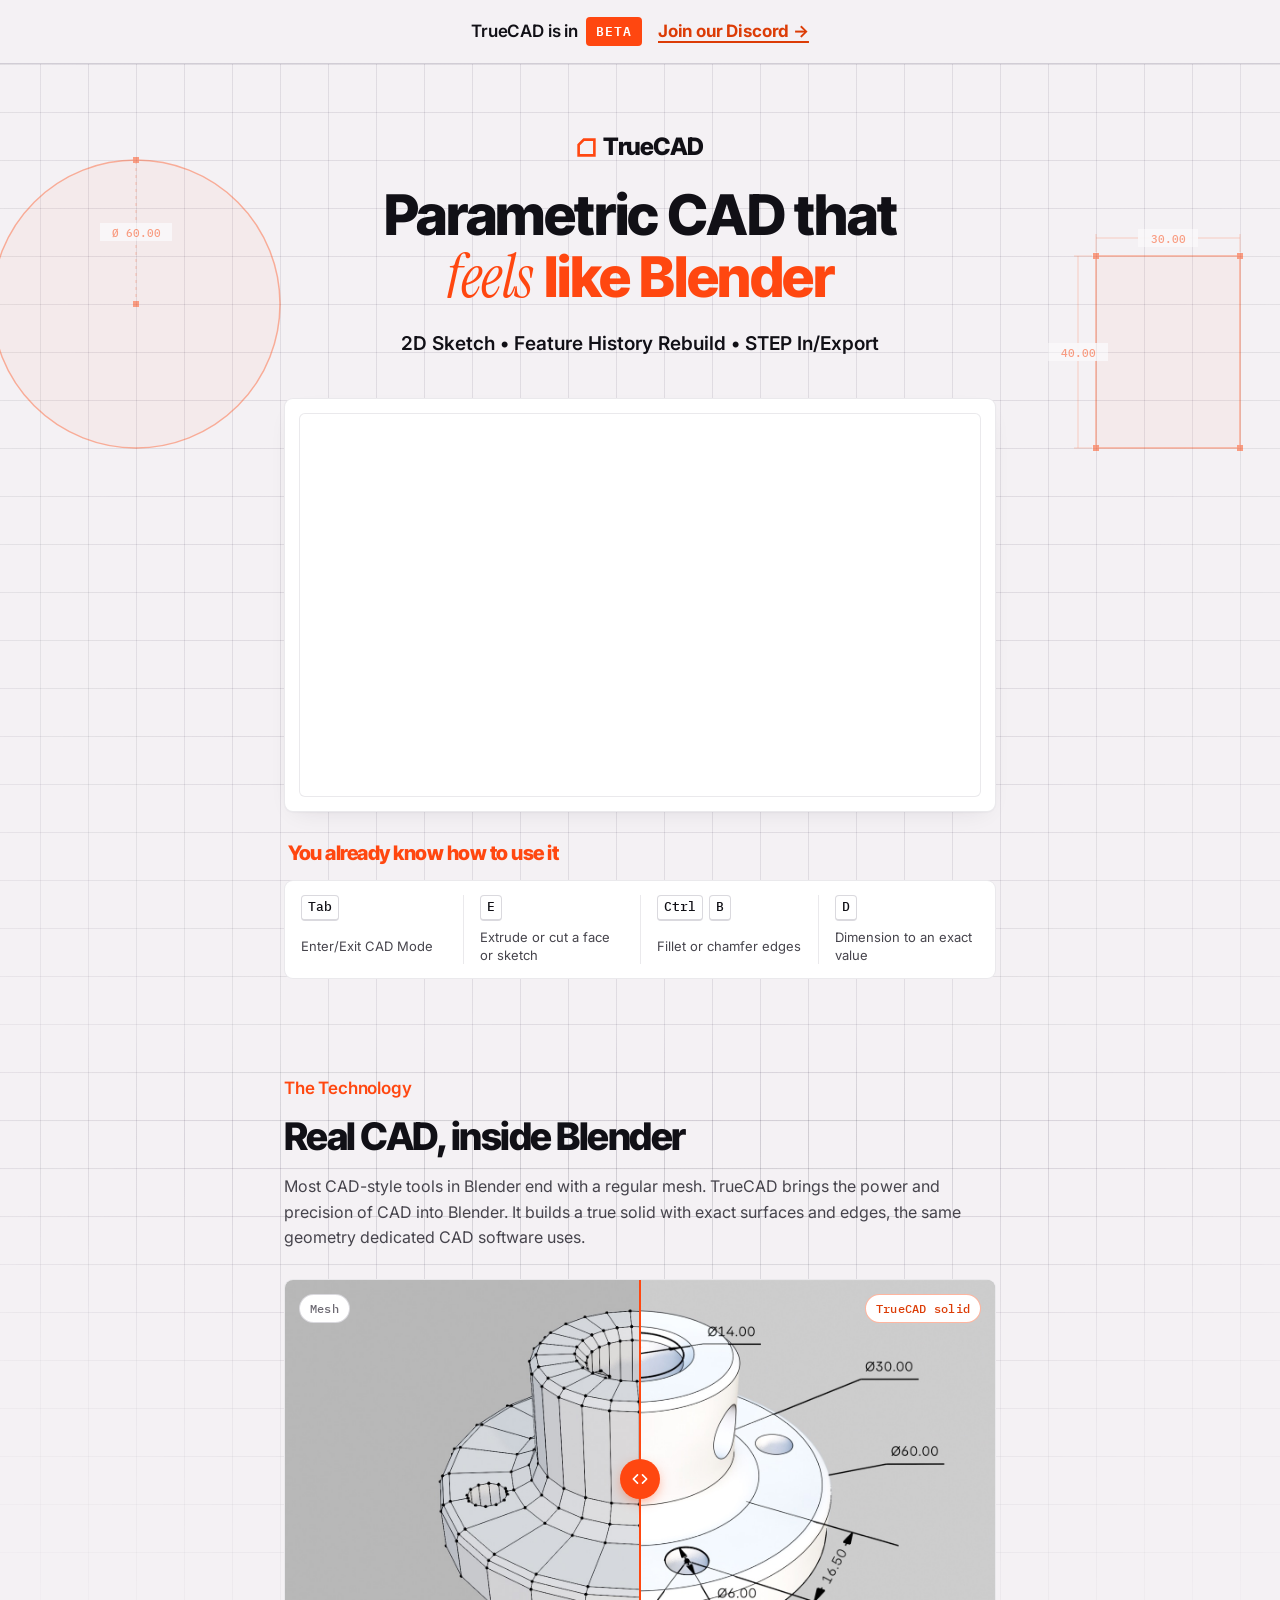
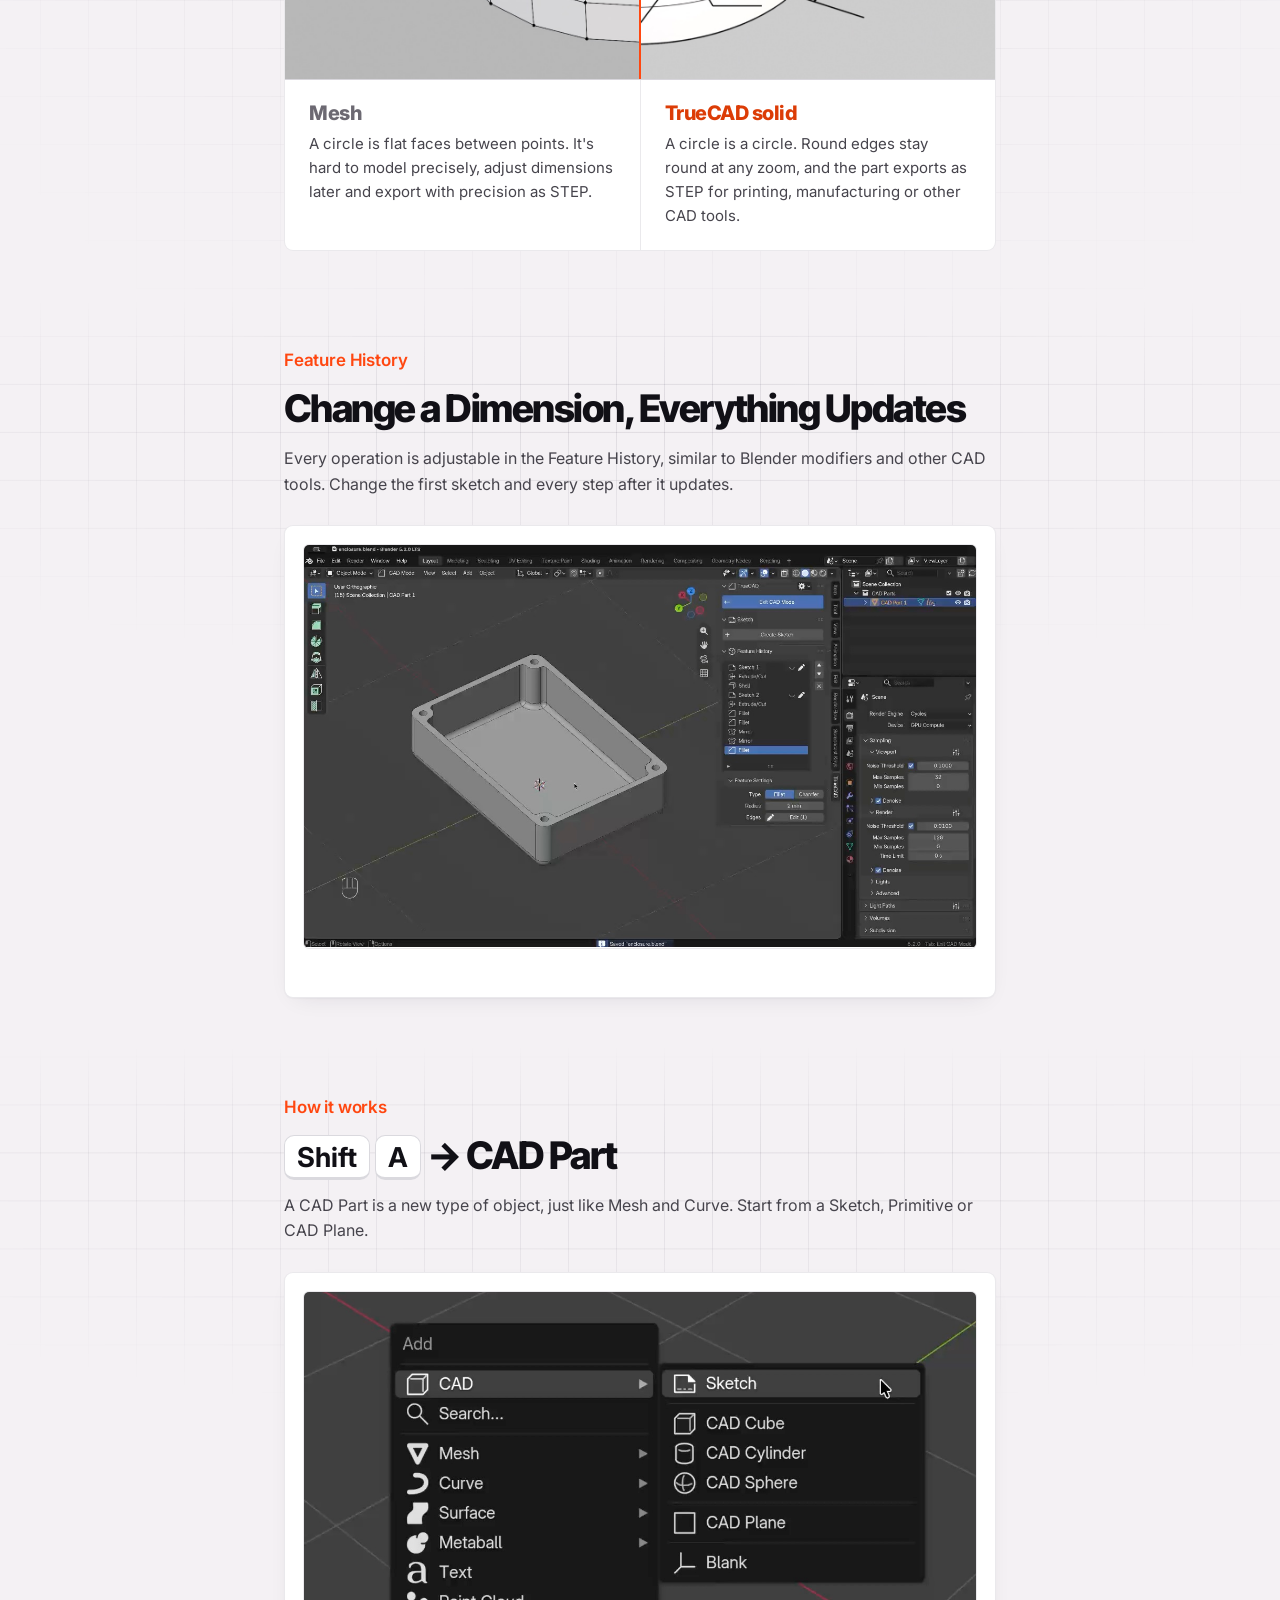
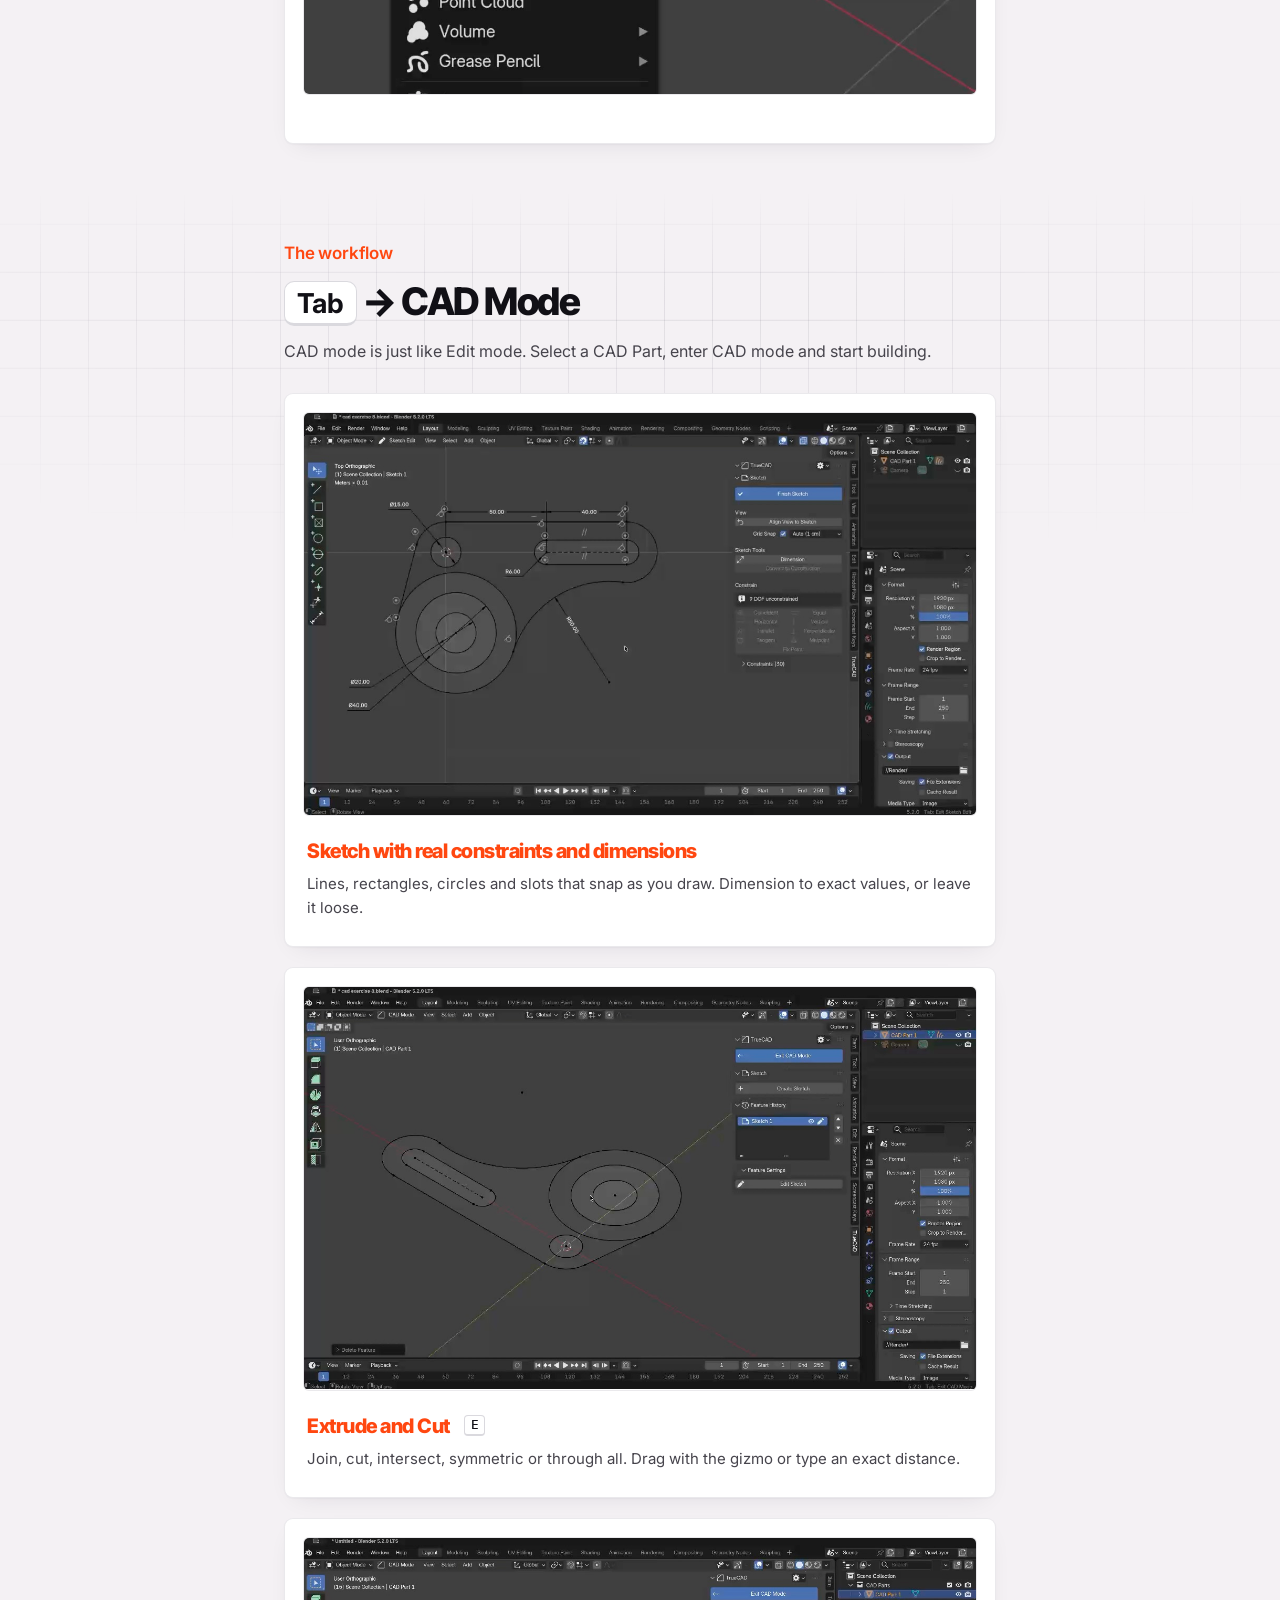
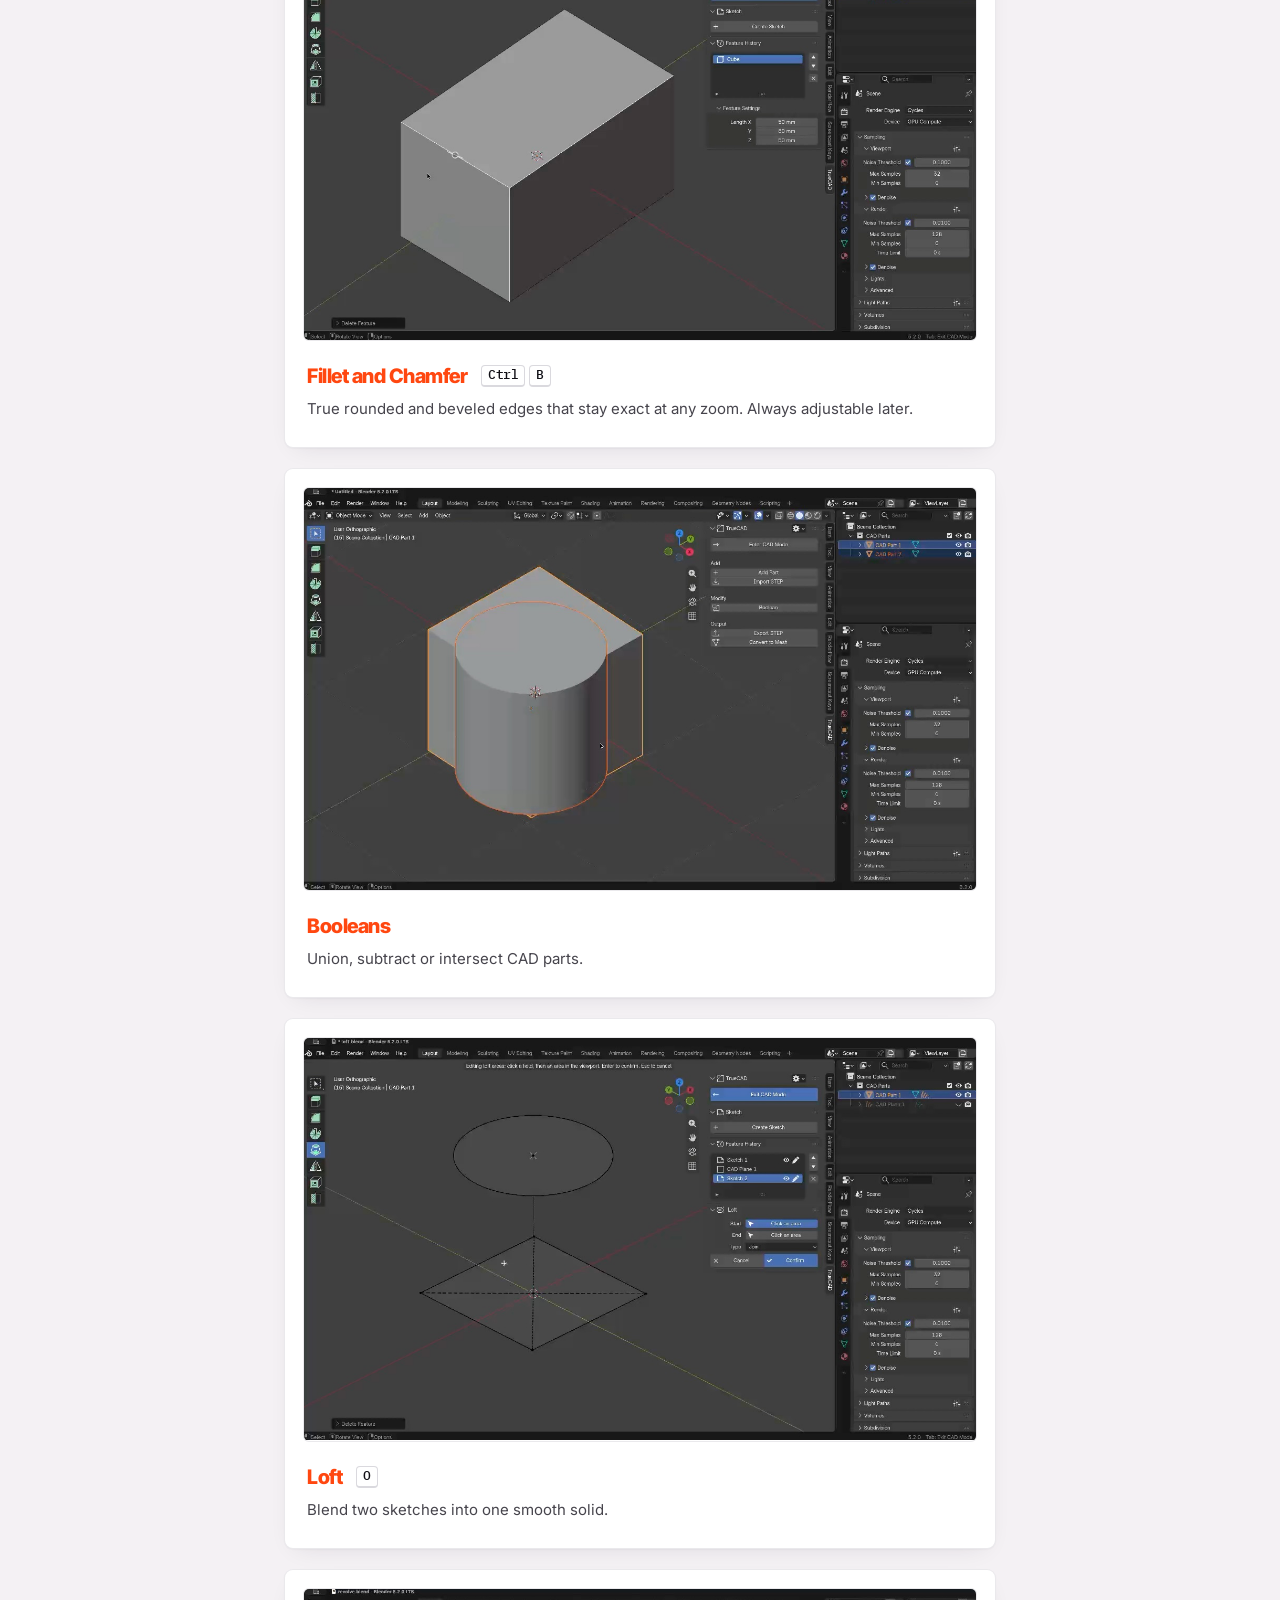
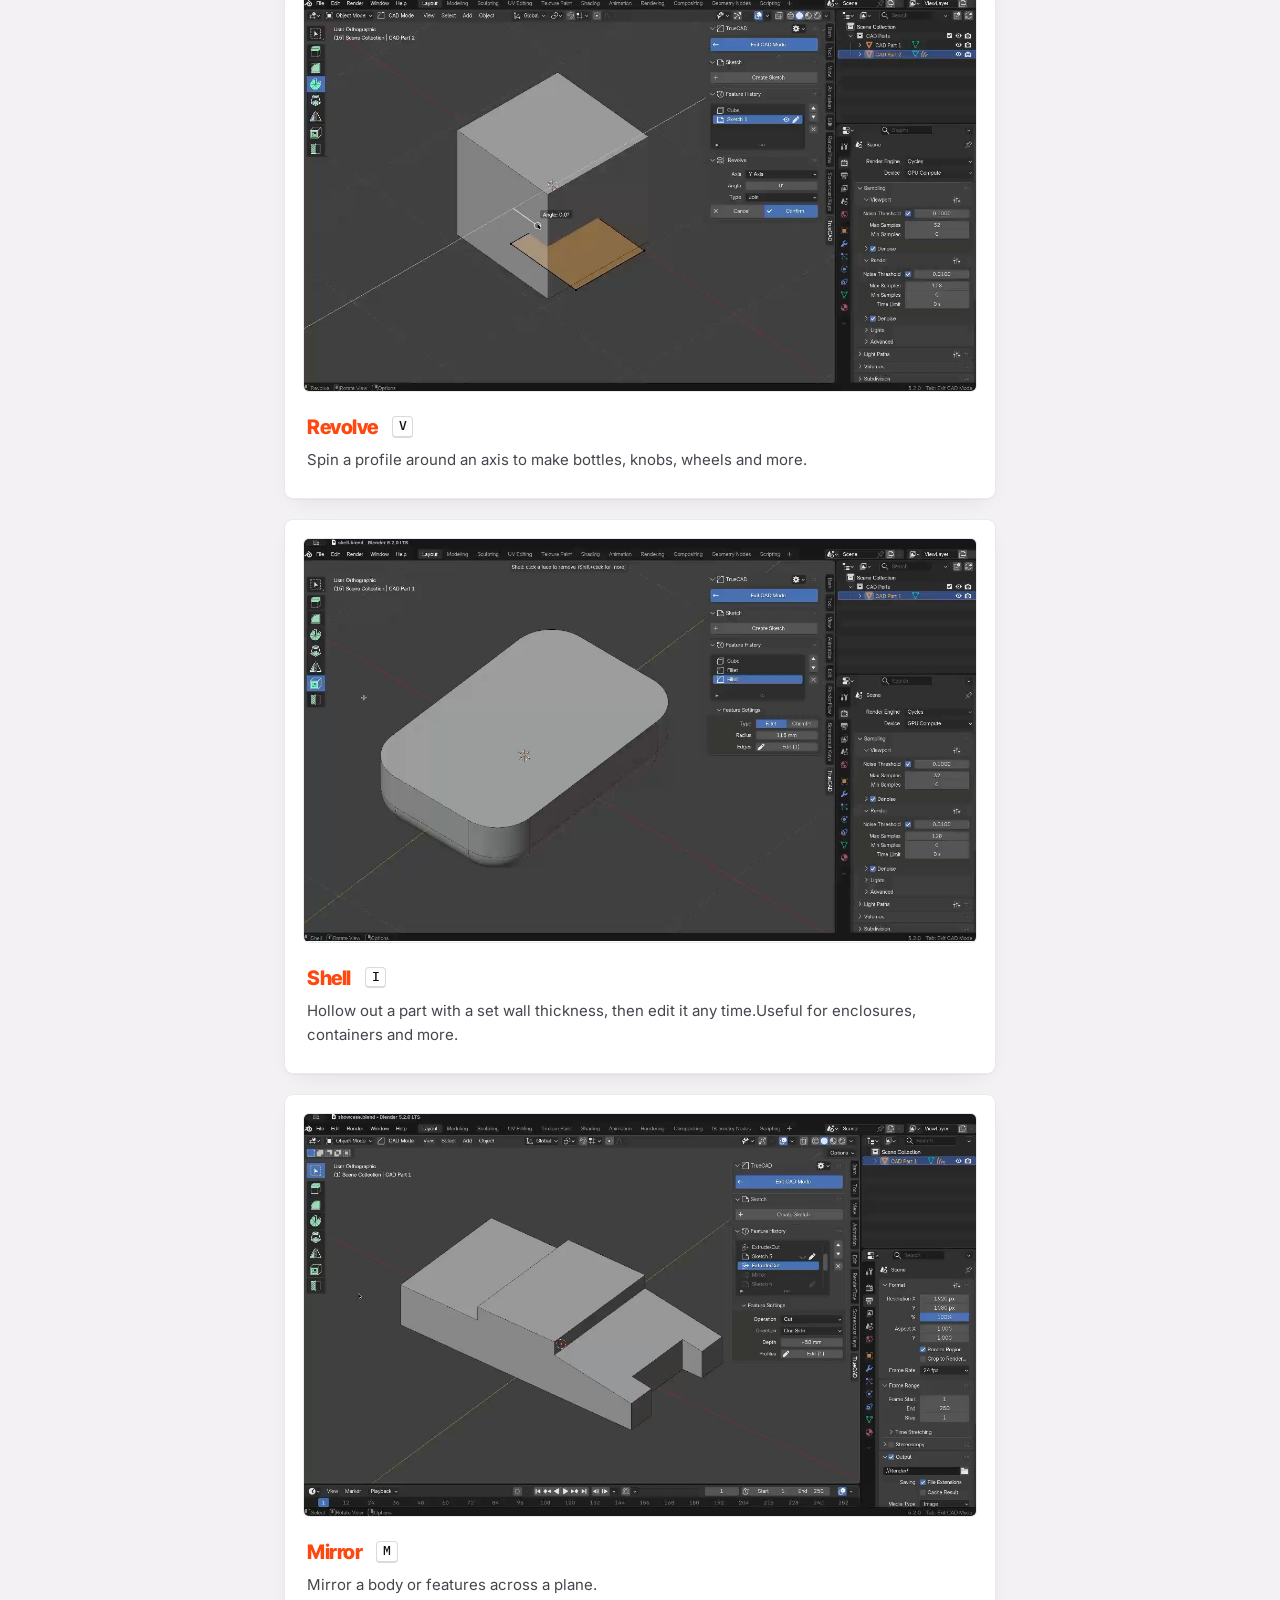
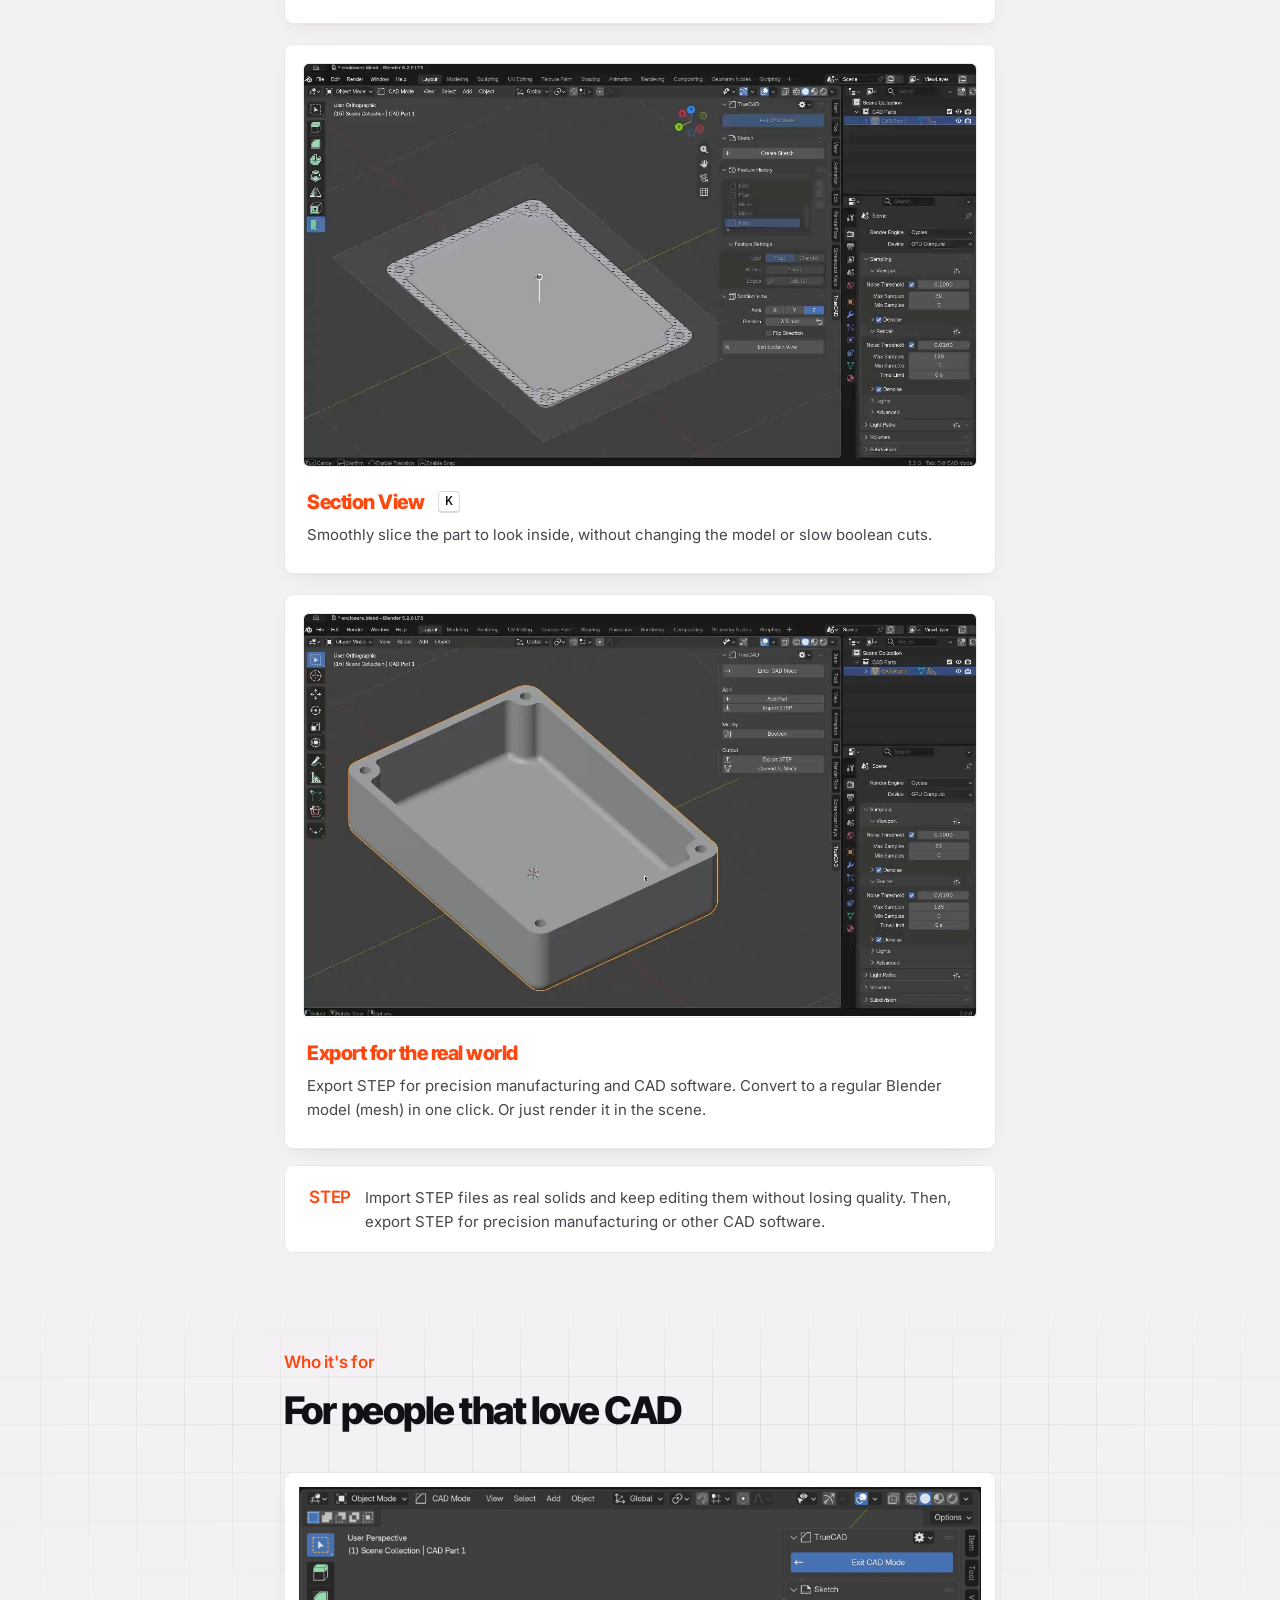
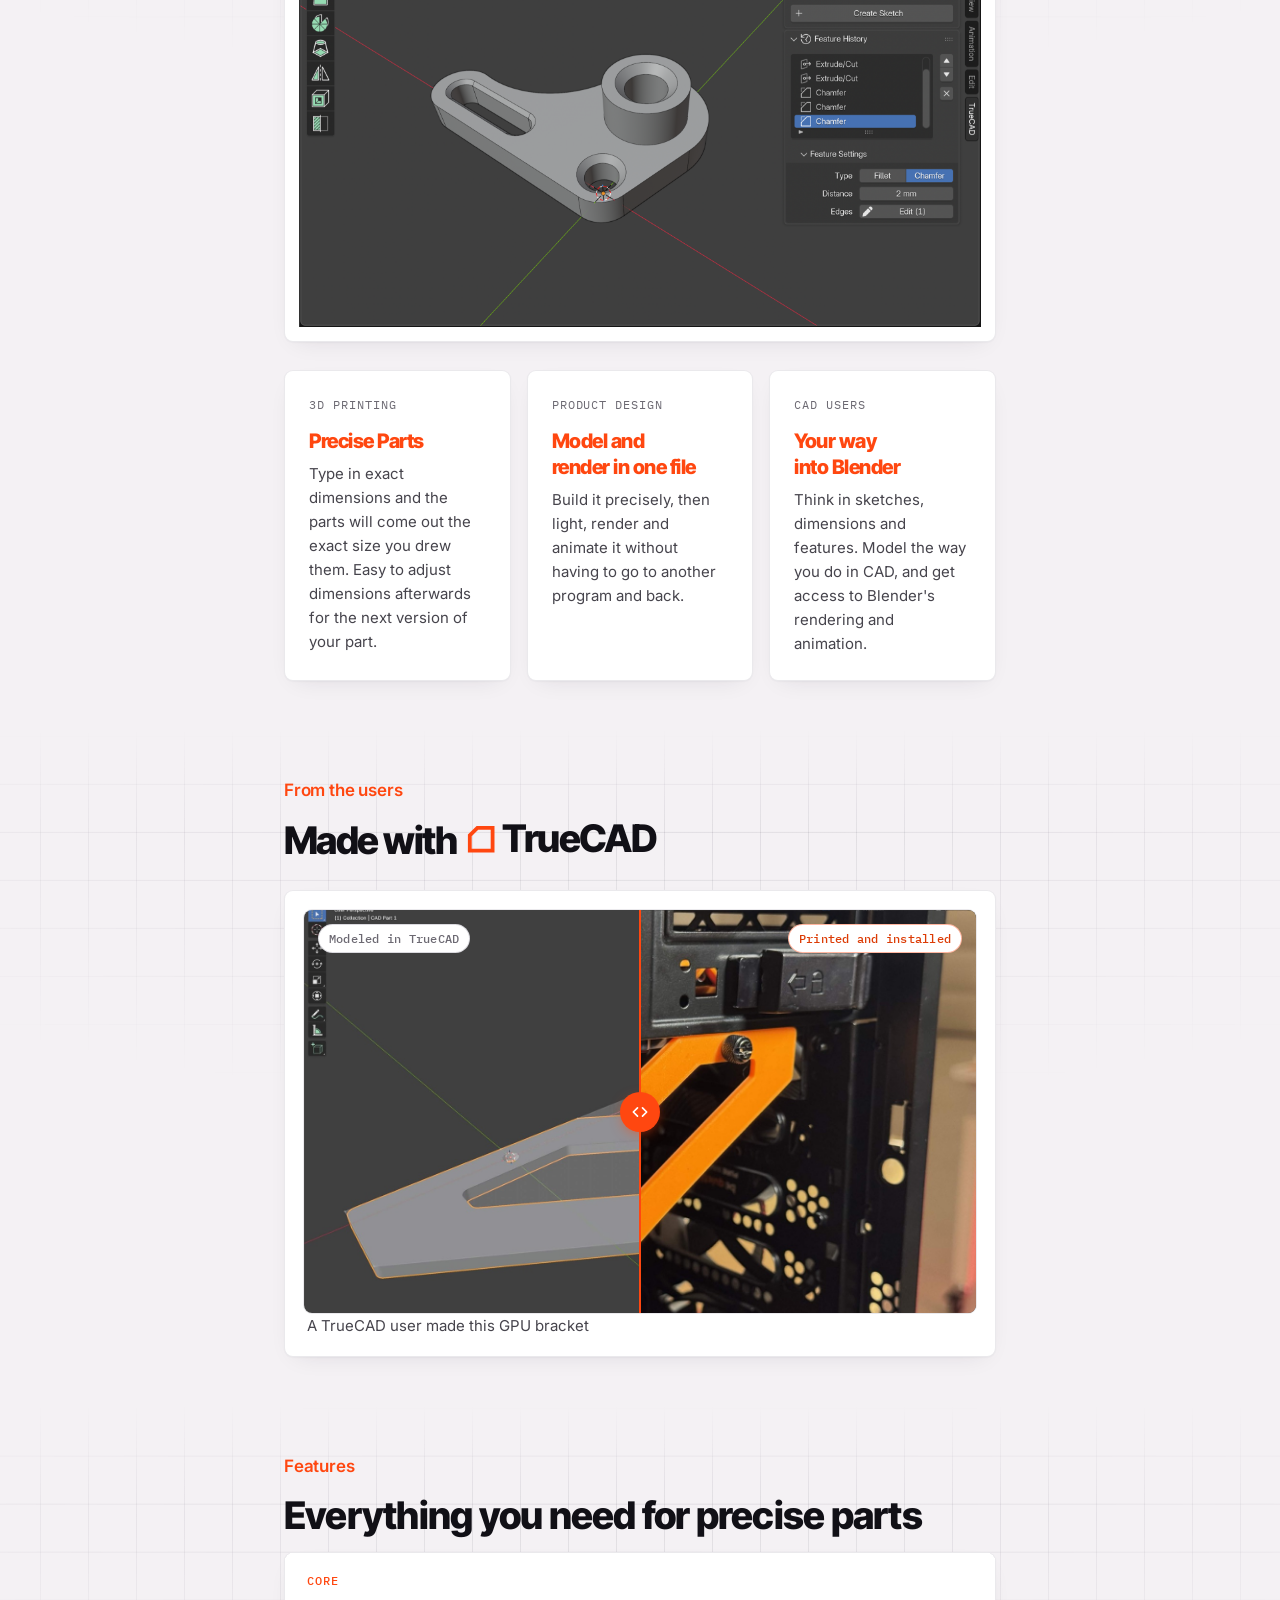
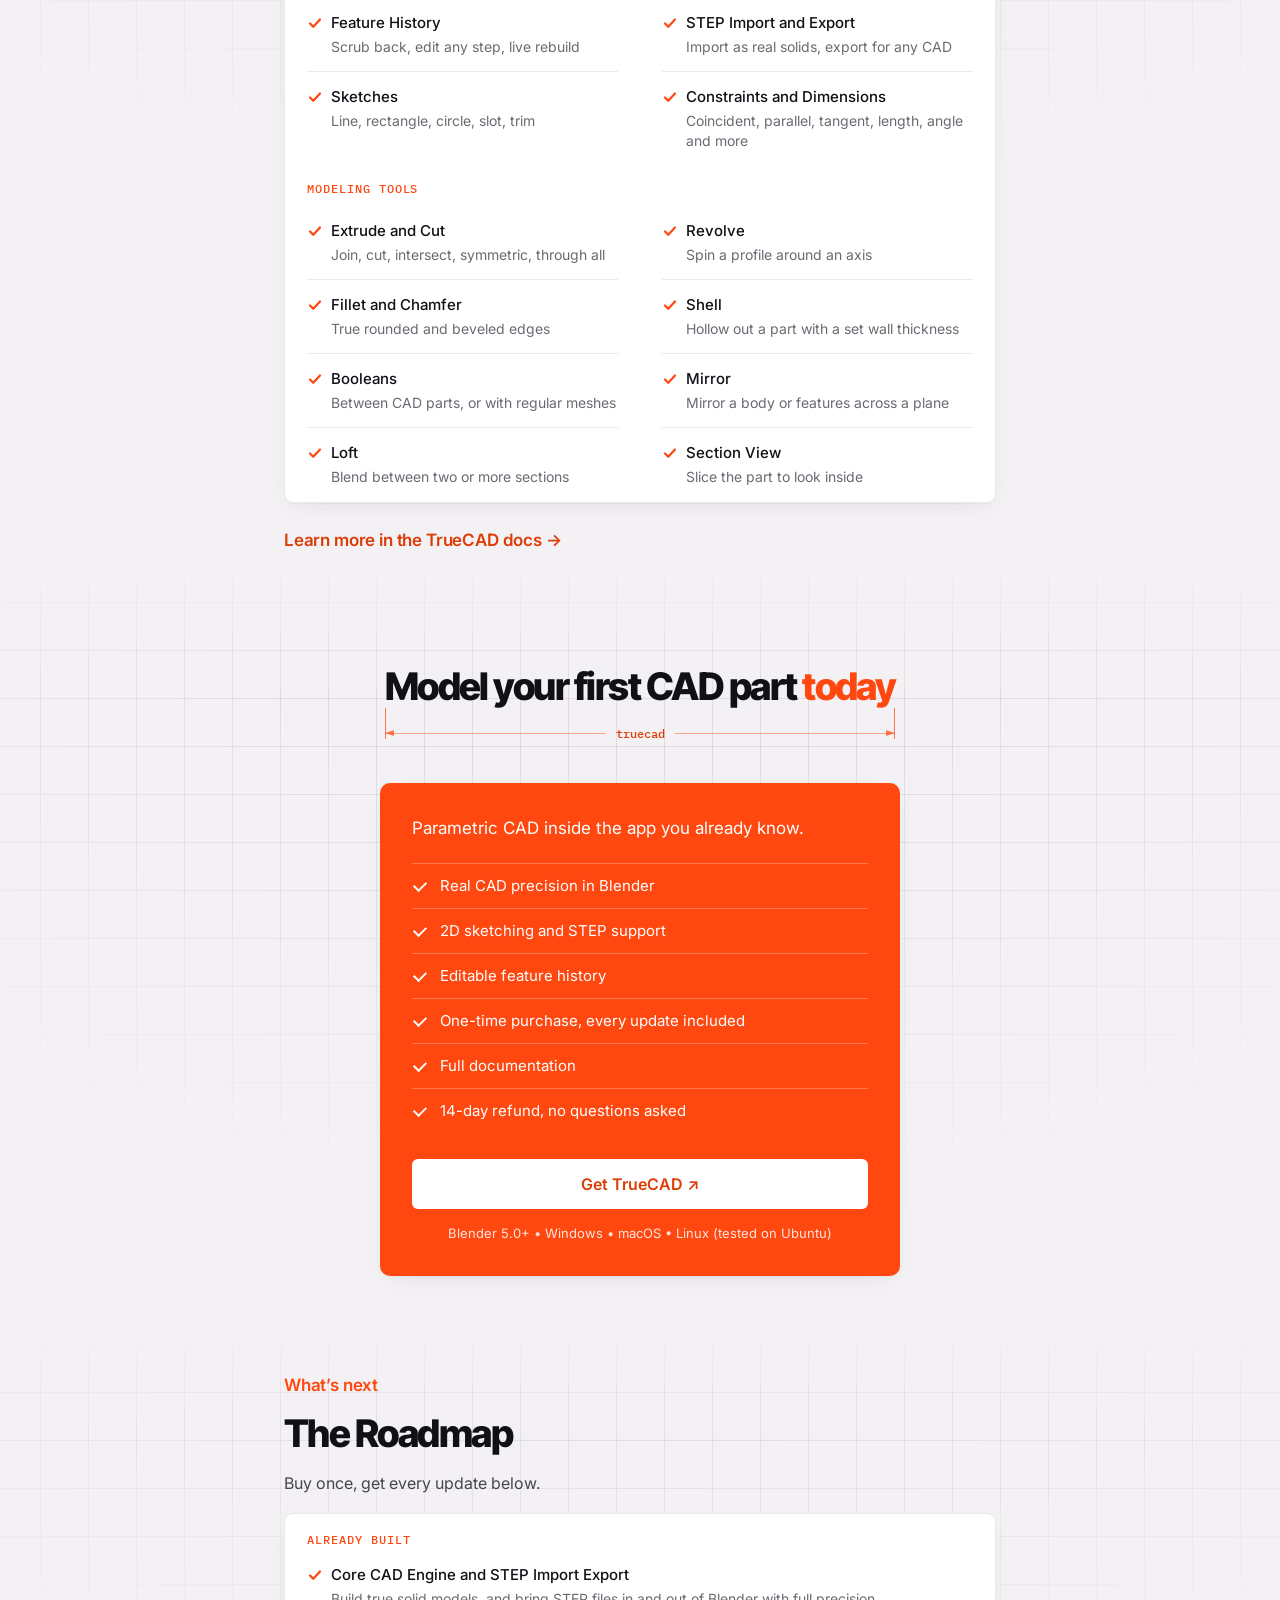
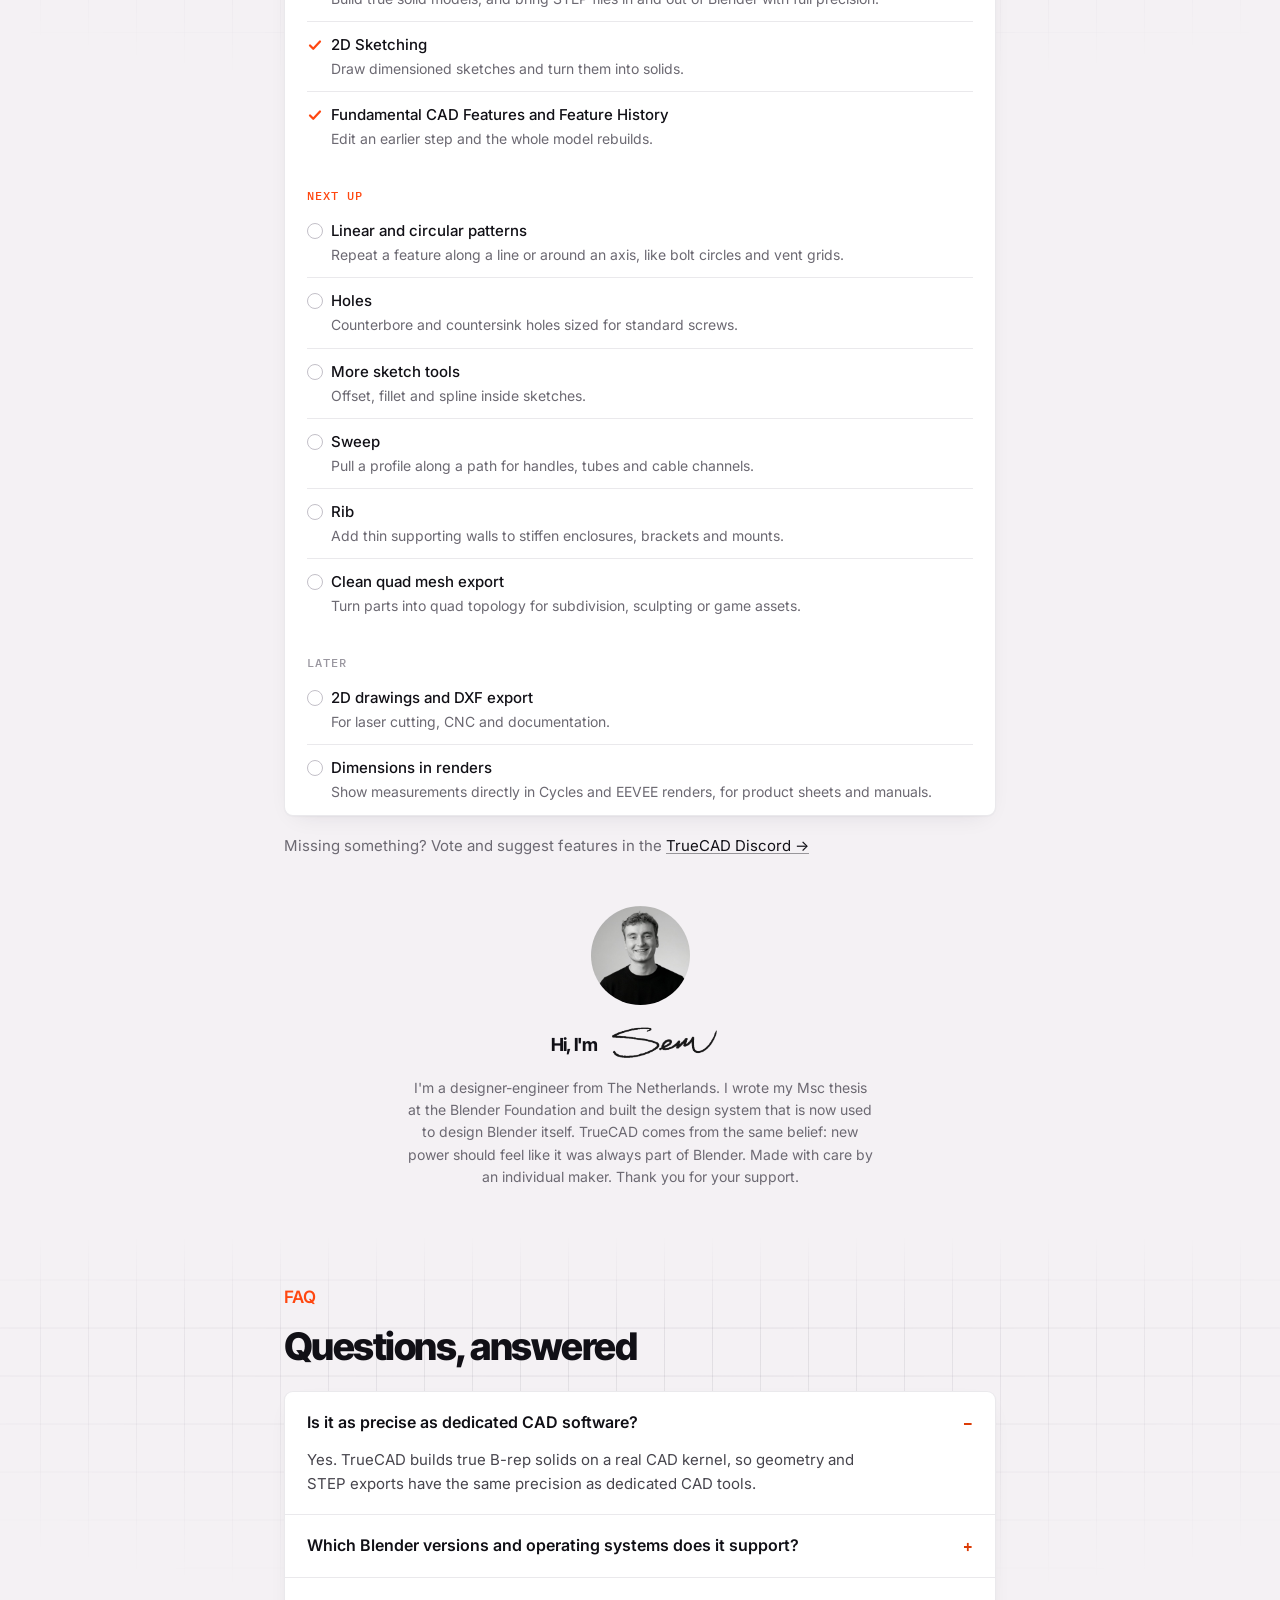
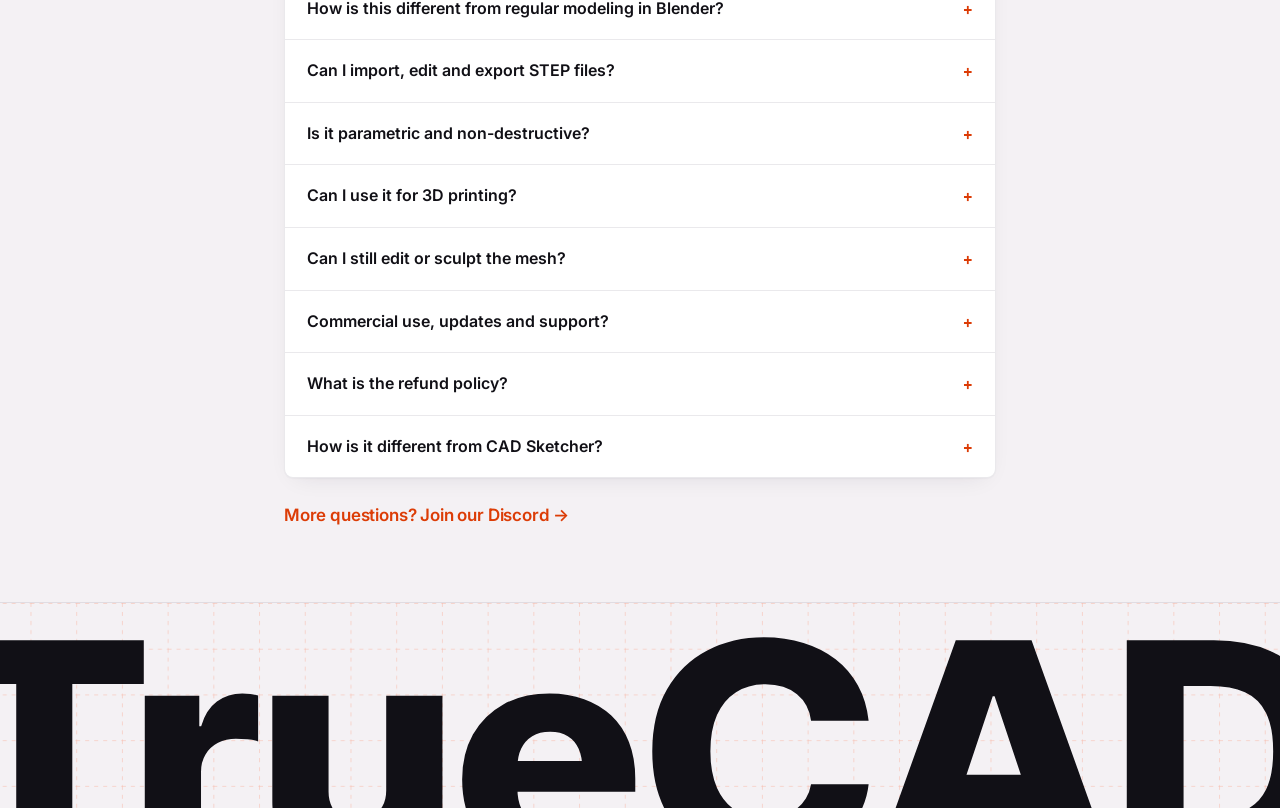
==== commit ff3fbafd: "Add Linux support (tested on Ubuntu) to compat line and FAQ Co-Authored-By: Claude Sonnet 5.5 <norep" ====
--- a/index.html
+++ b/index.html
@@ -575,8 +575,7 @@
           <li>14-day refund, no questions asked</li>
         </ul>
         <a class="btn" href="https://superhivemarket.com/products/truecad" target="_top">Get TrueCAD &#8599;</a>
-        <p class="compat">Blender 5.0+ &bull; Windows &bull; macOS</p>
-        <p class="compat compat-note">Linux is not supported yet.</p>
+        <p class="compat">Blender 5.0+ &bull; Windows &bull; macOS &bull; Linux (tested on Ubuntu)</p>
       </div>
     </section>
 
@@ -622,7 +621,7 @@
         </details>
         <details>
           <summary>Which Blender versions and operating systems does it support?</summary>
-          <p>Blender 5.0 and newer on Windows and macOS. Linux is not supported yet. <a href="https://discord.gg/J5qTQ6AUkM" target="_blank" rel="noopener">Join our Discord</a> to follow progress.</p>
+          <p>Blender 5.0 and newer on Windows, macOS and Linux (tested on Ubuntu).</p>
         </details>
         <details>
           <summary>How is this different from regular modeling in Blender?</summary>
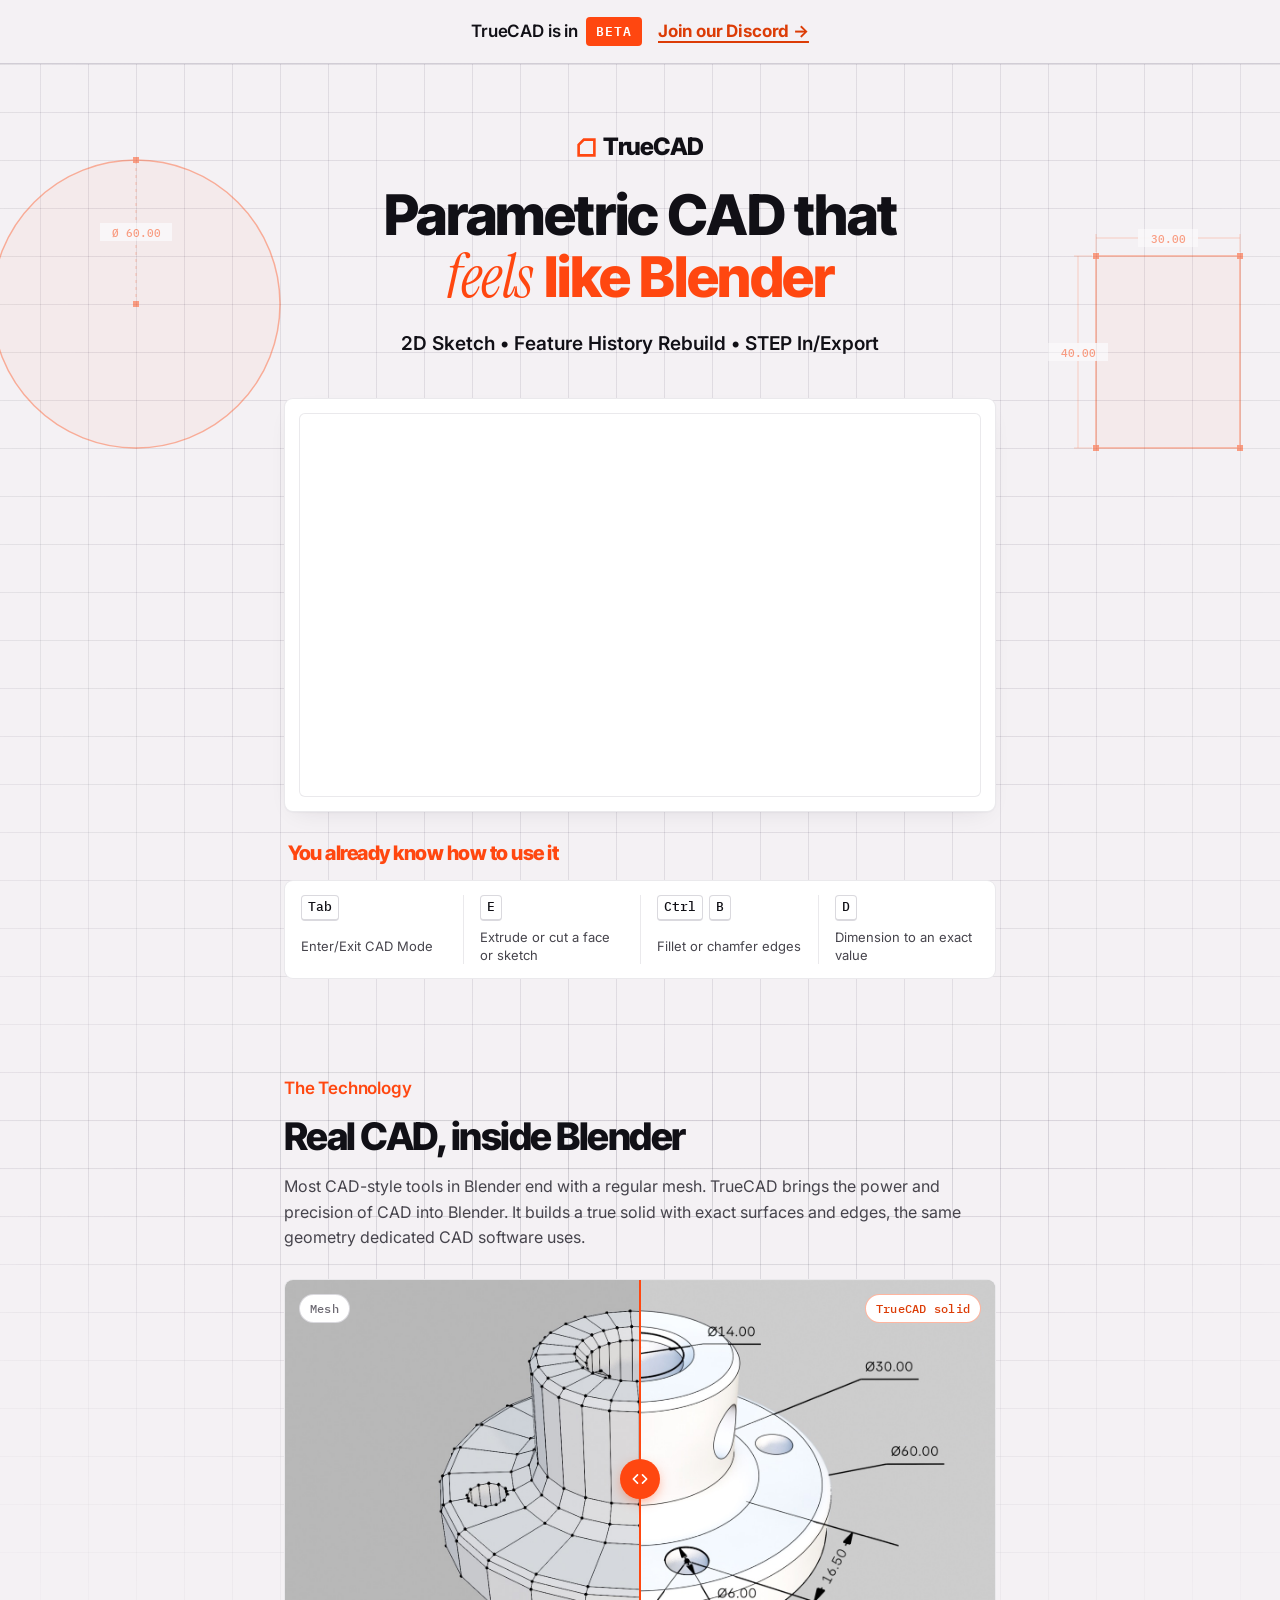
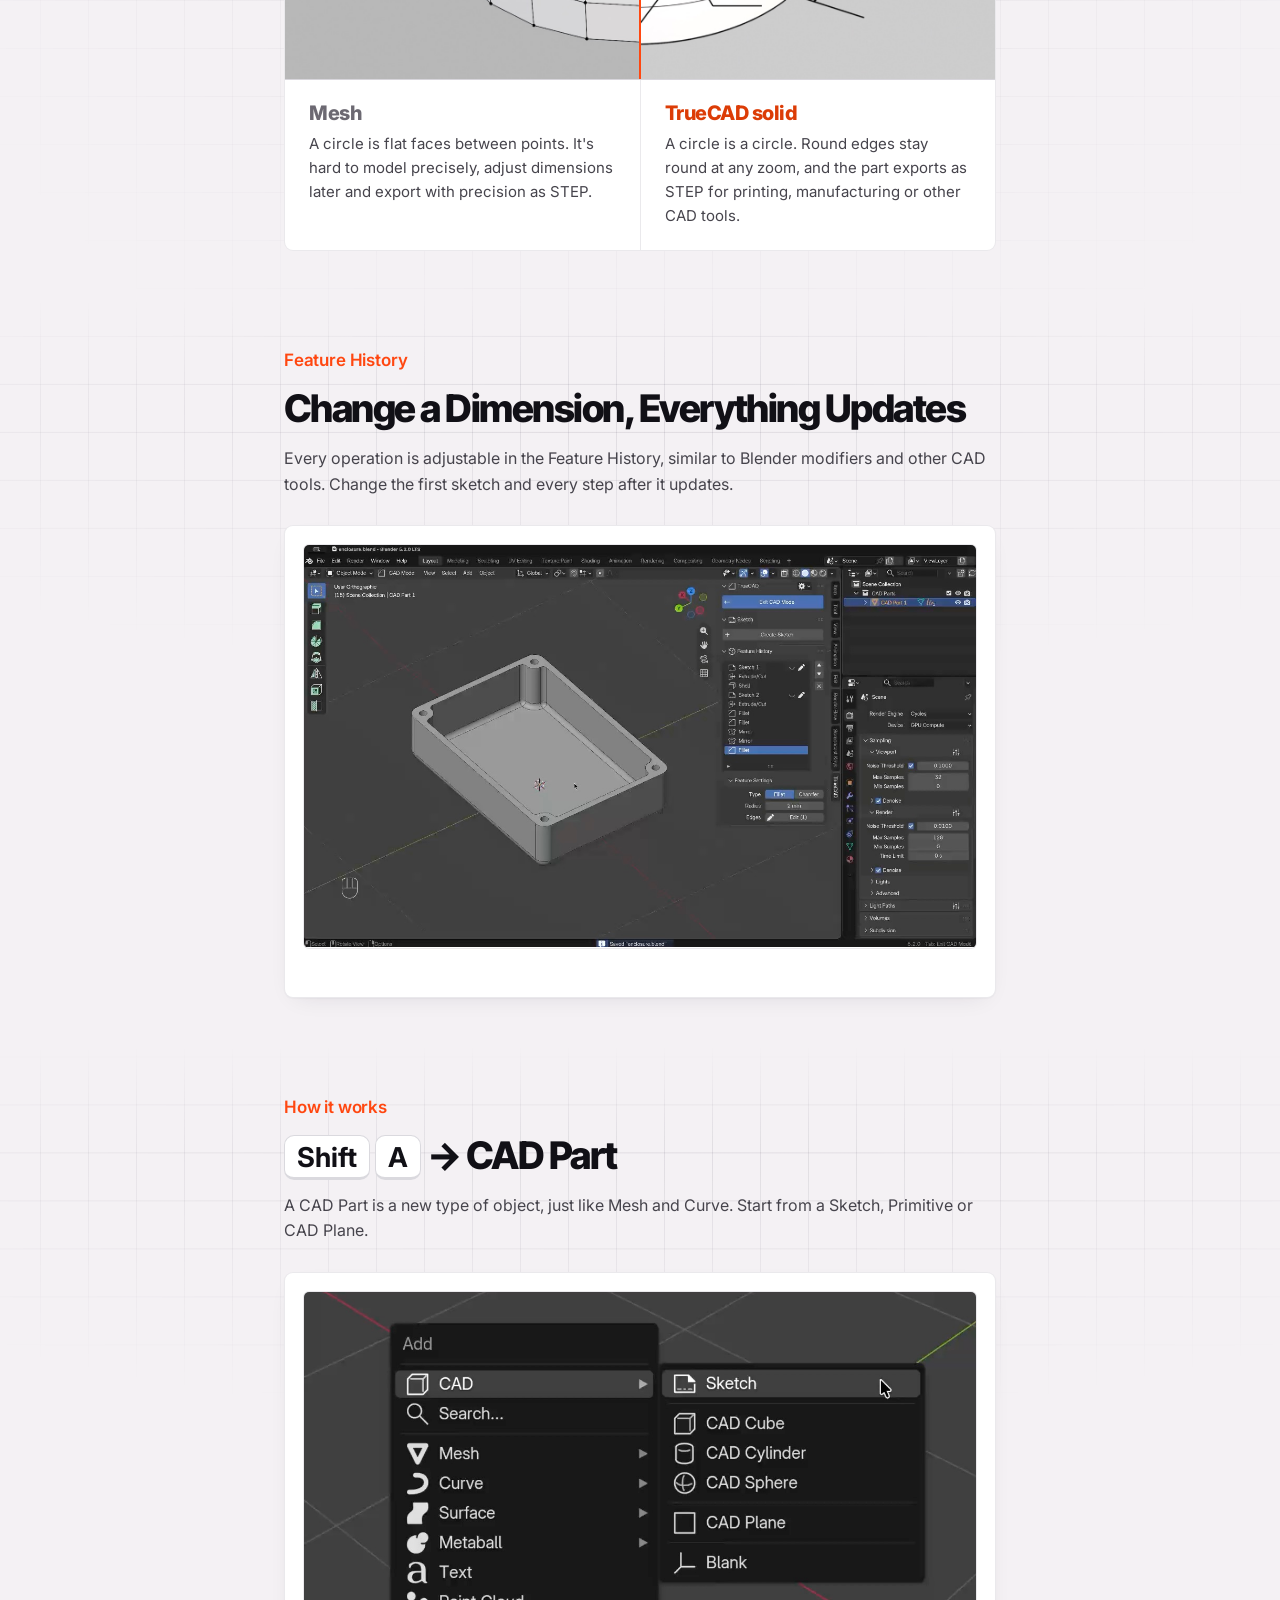
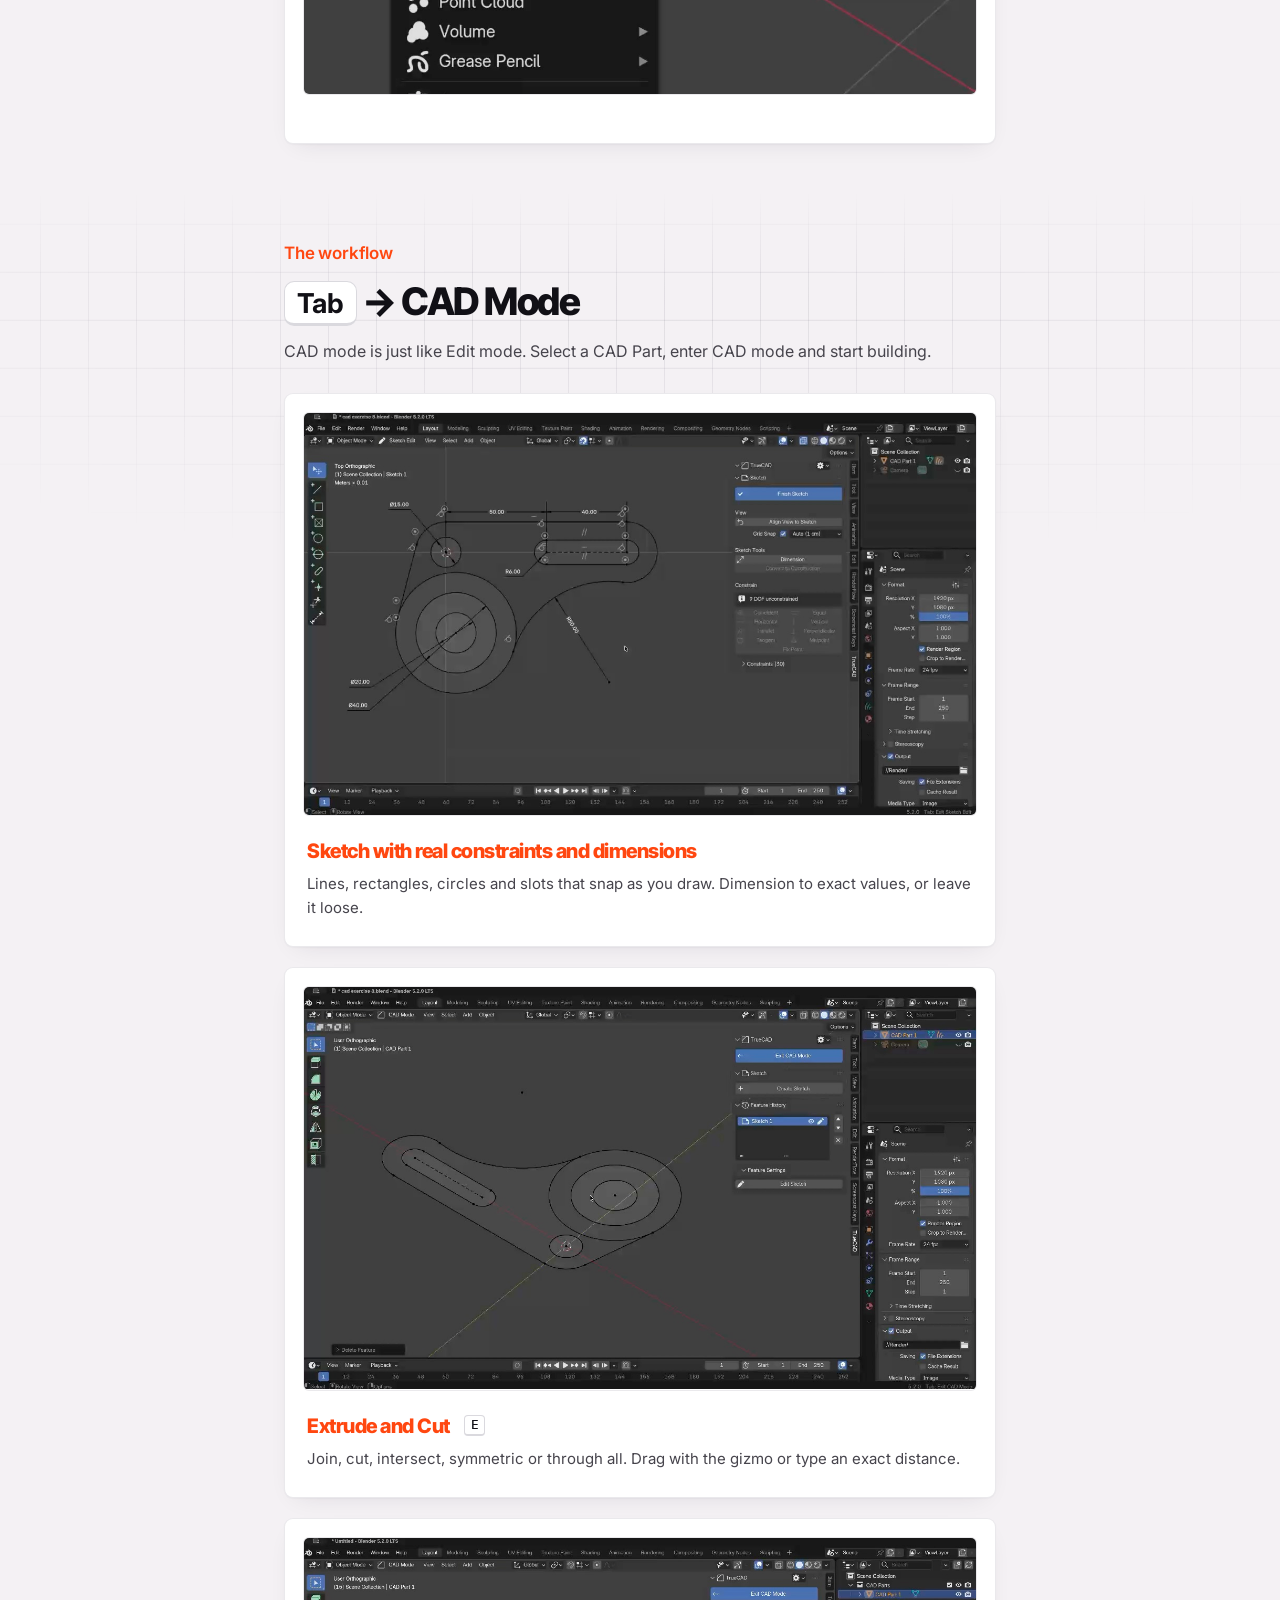
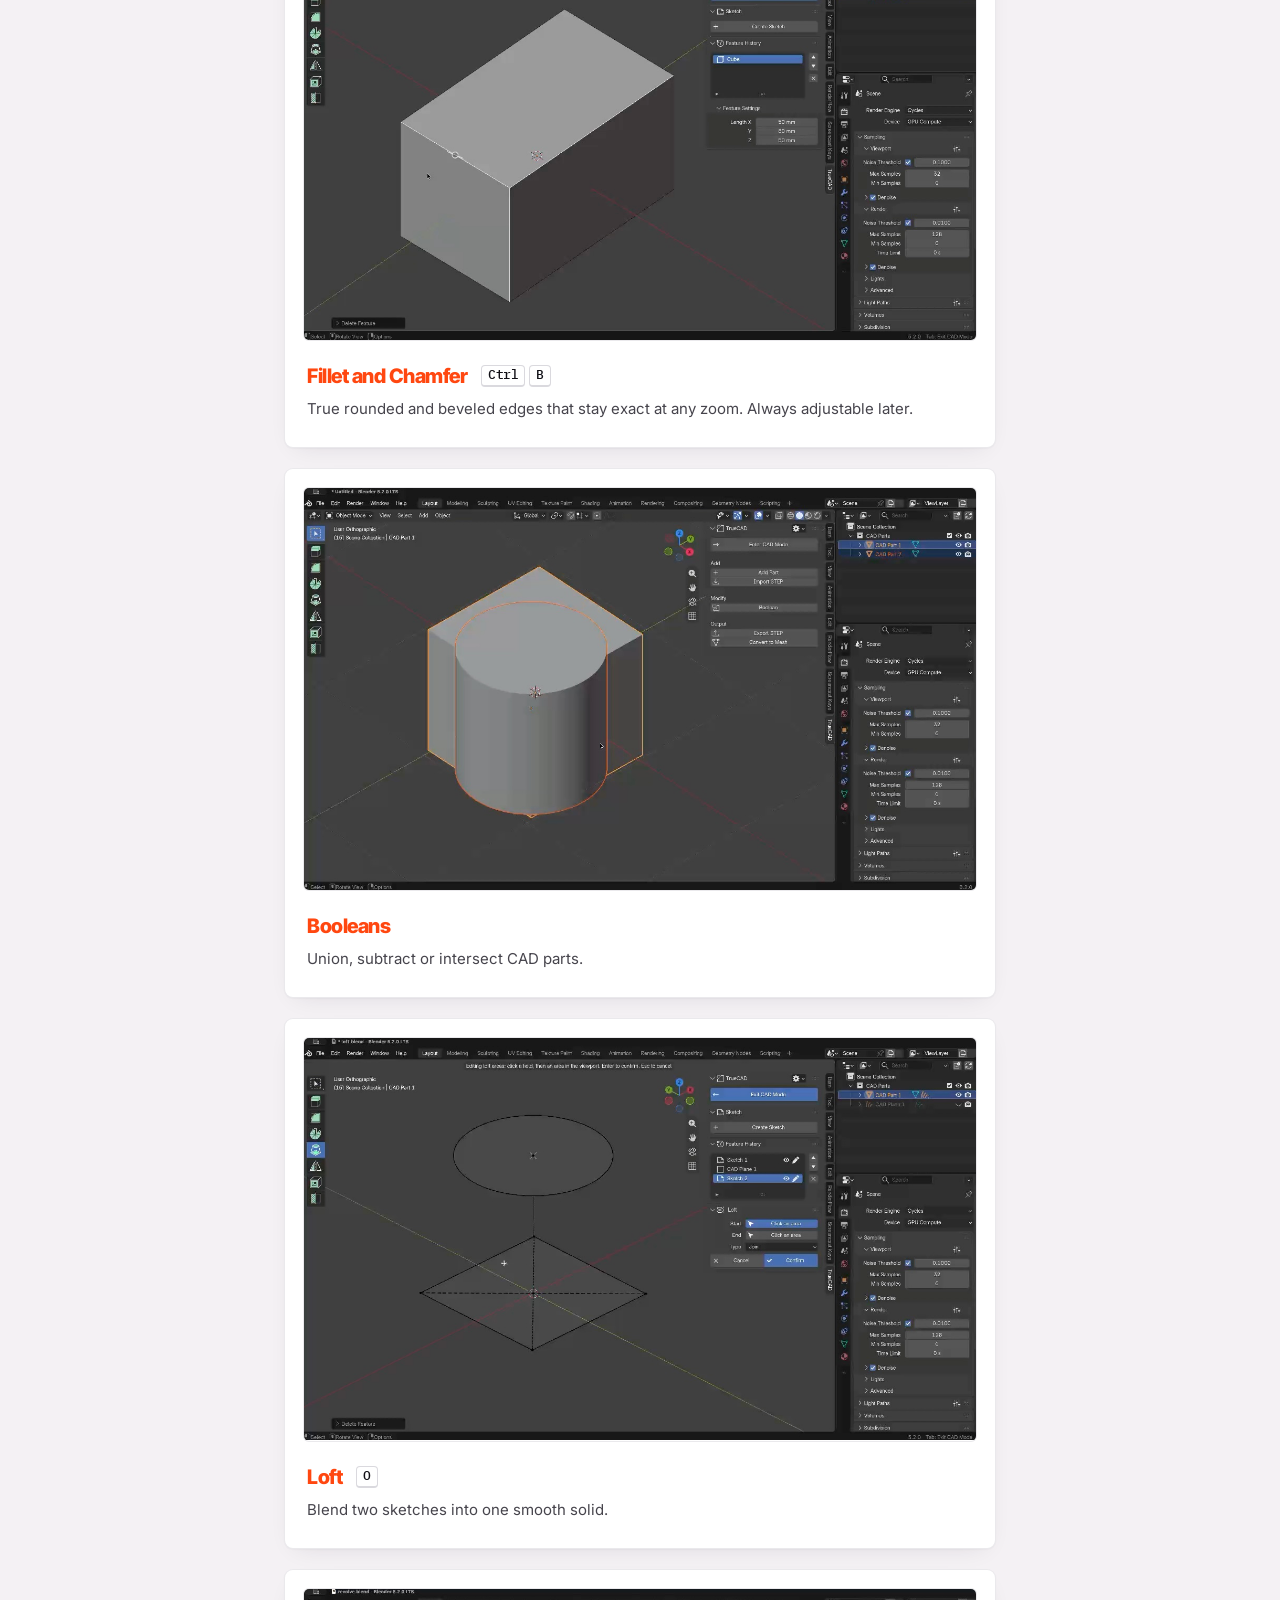
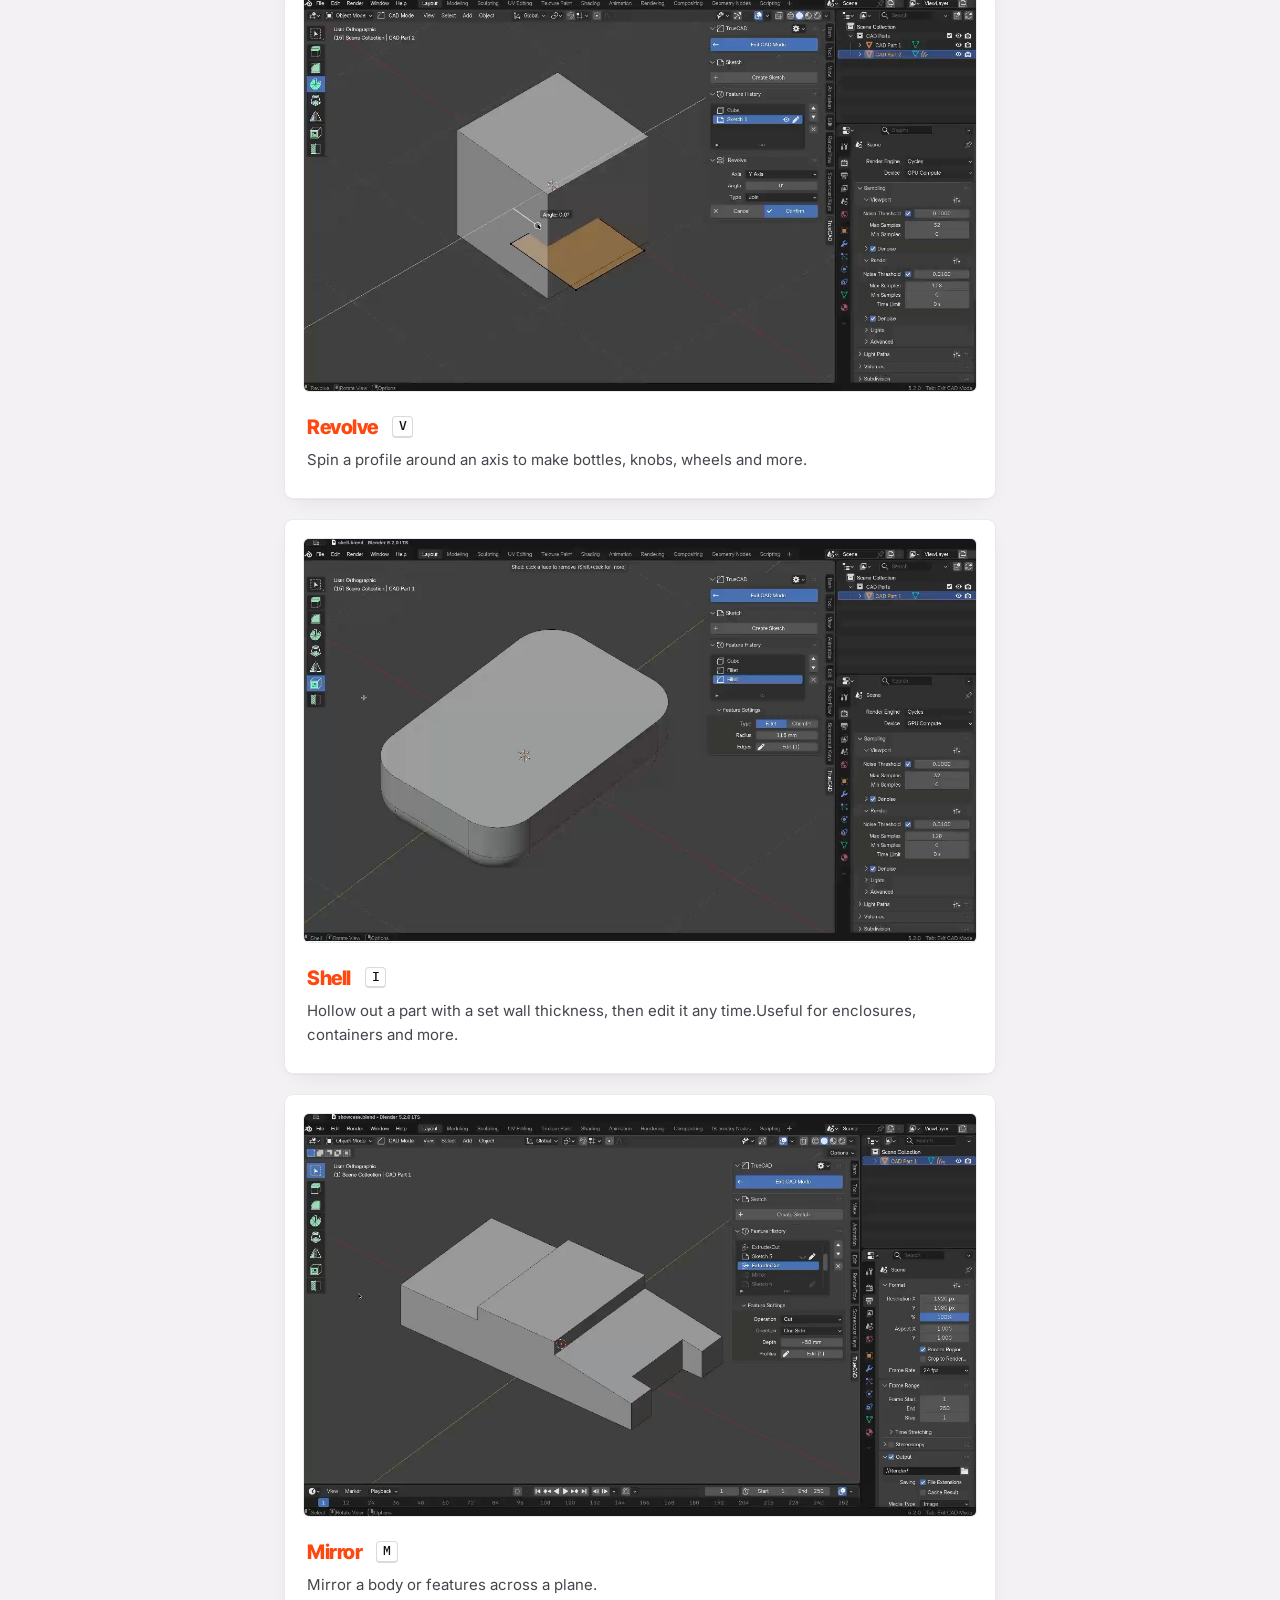
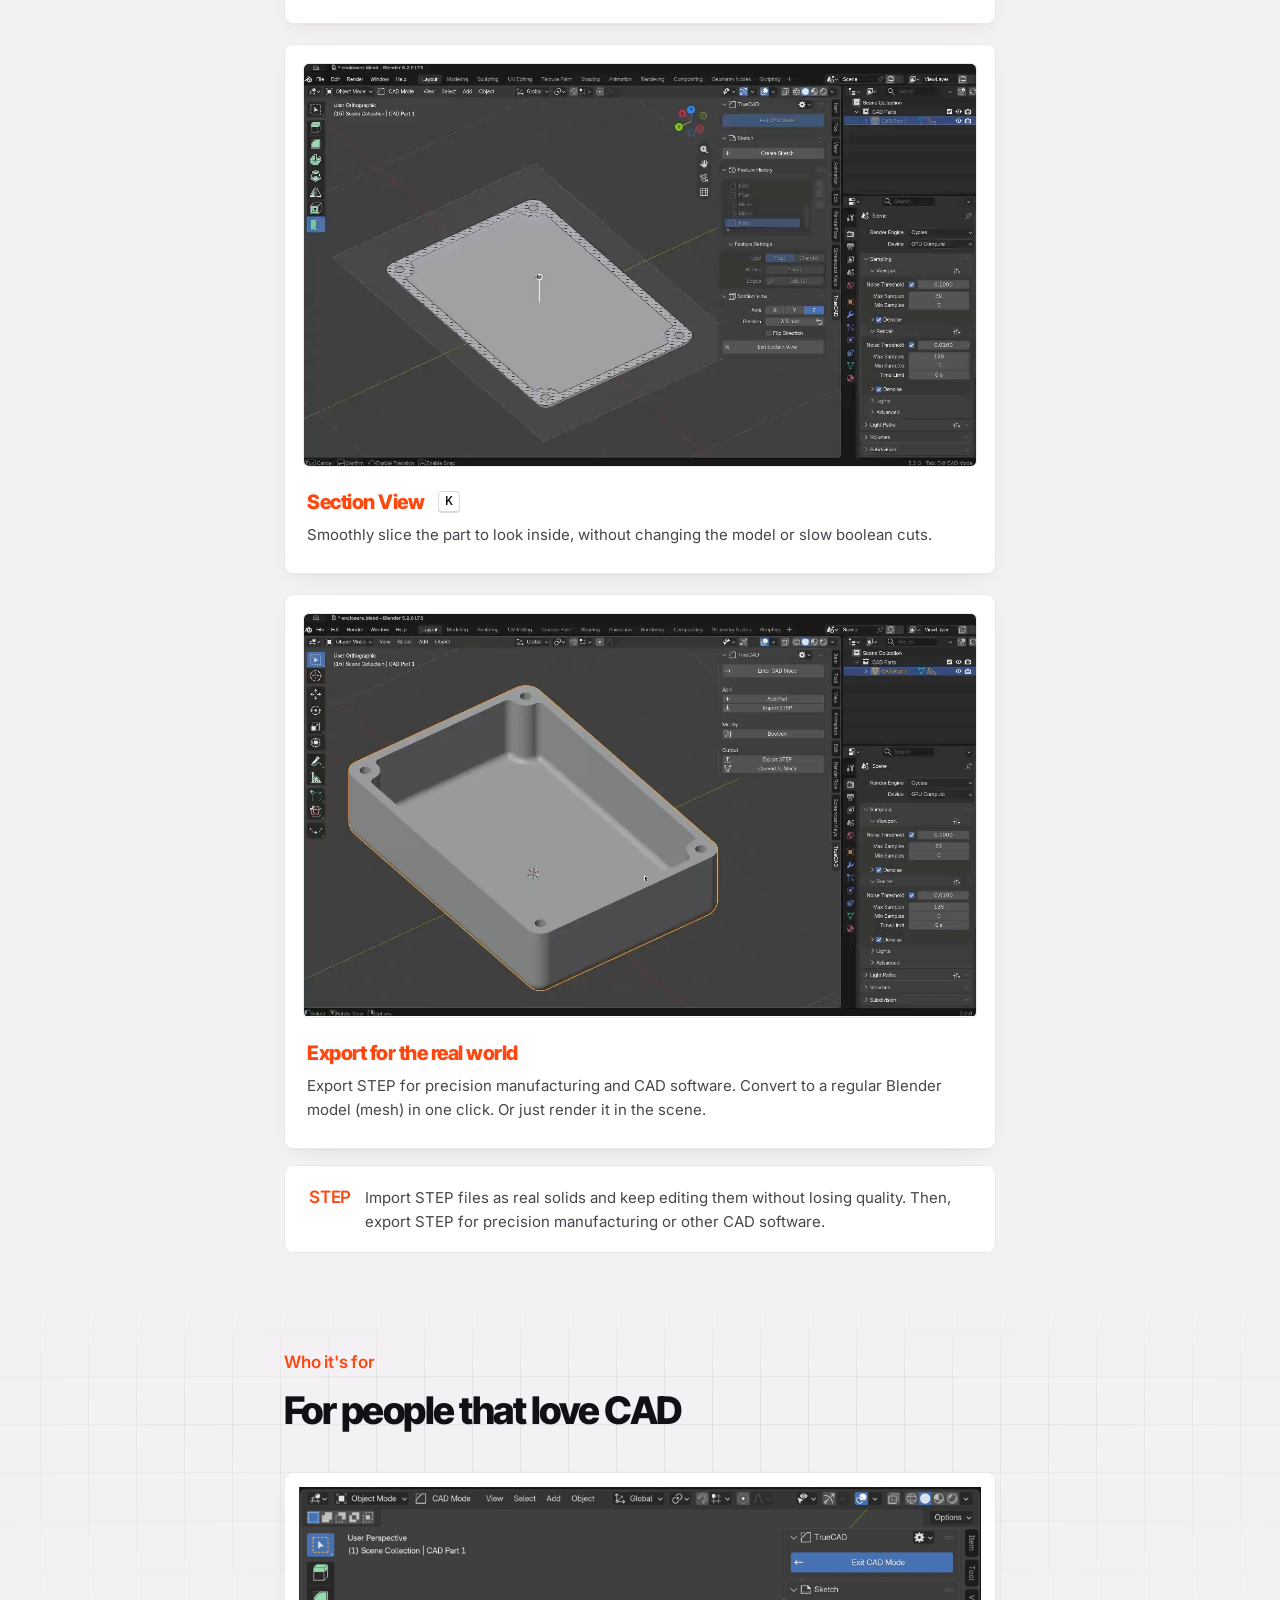
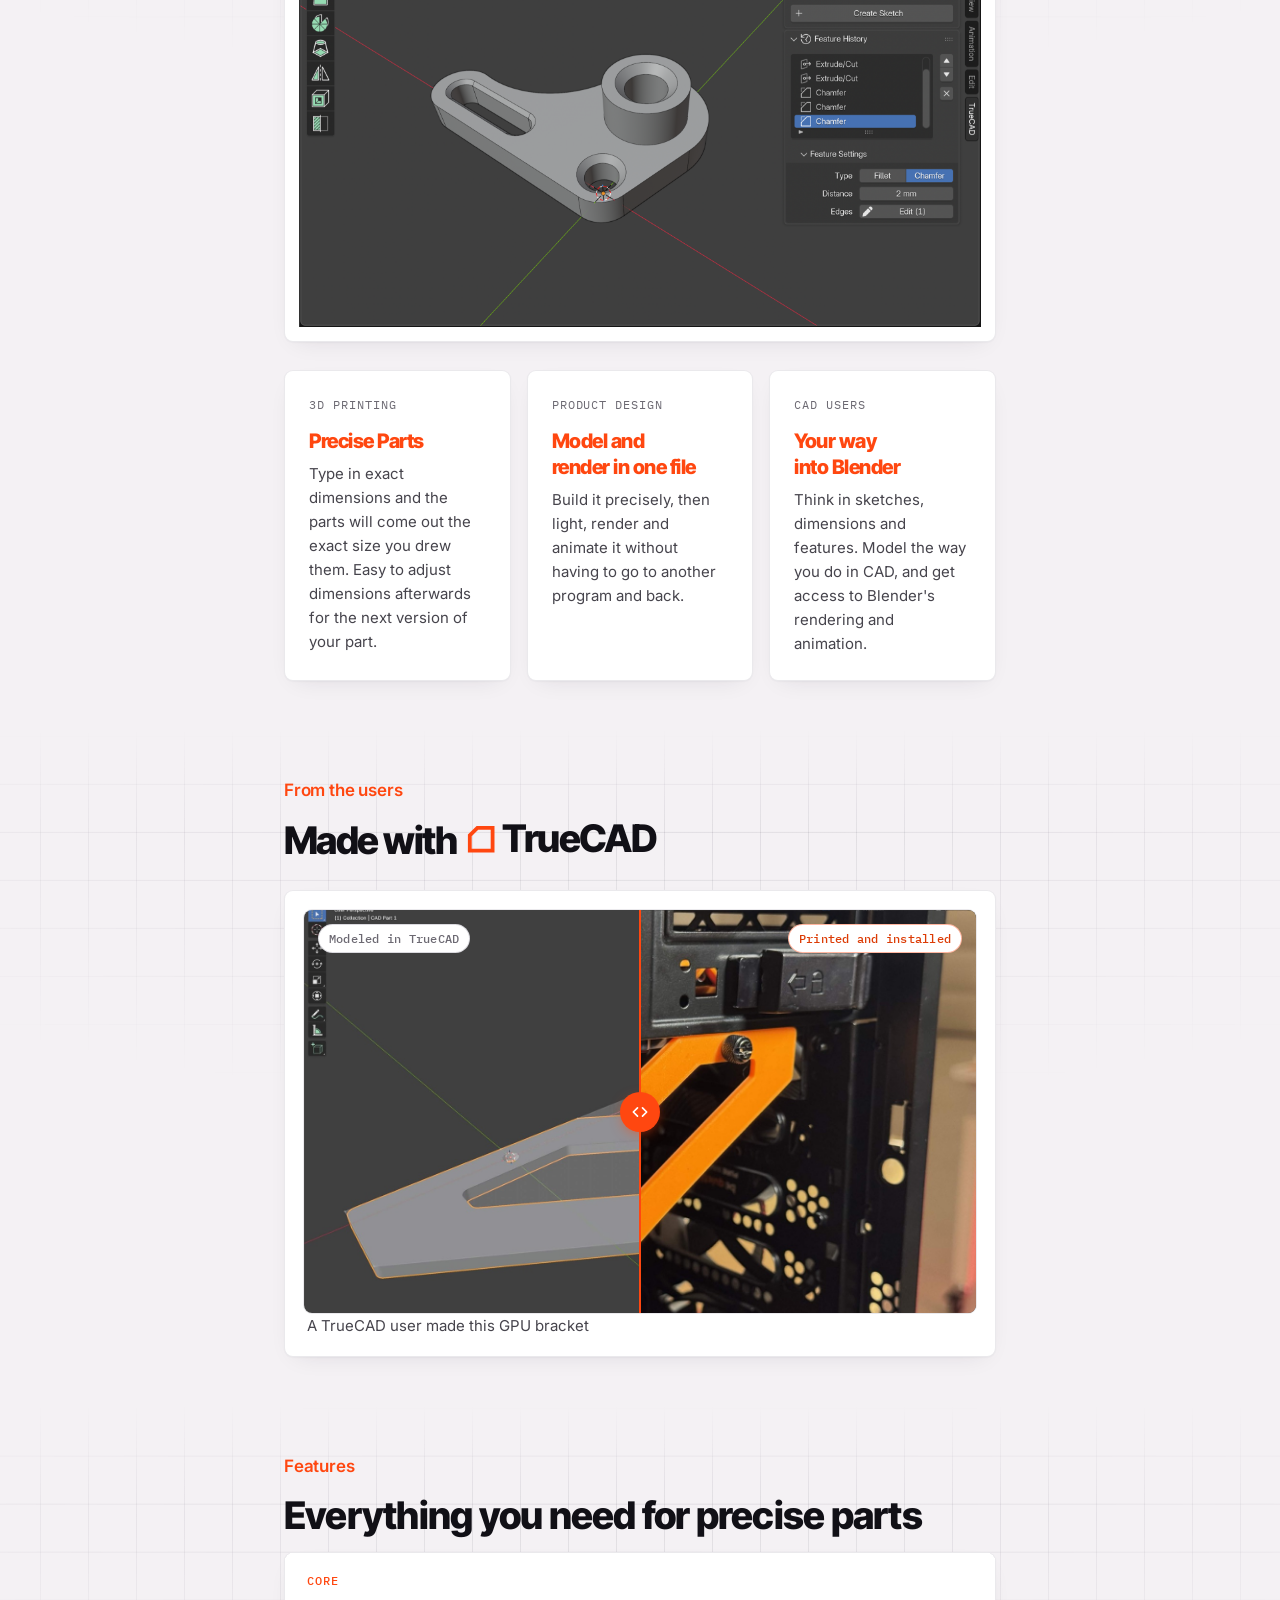
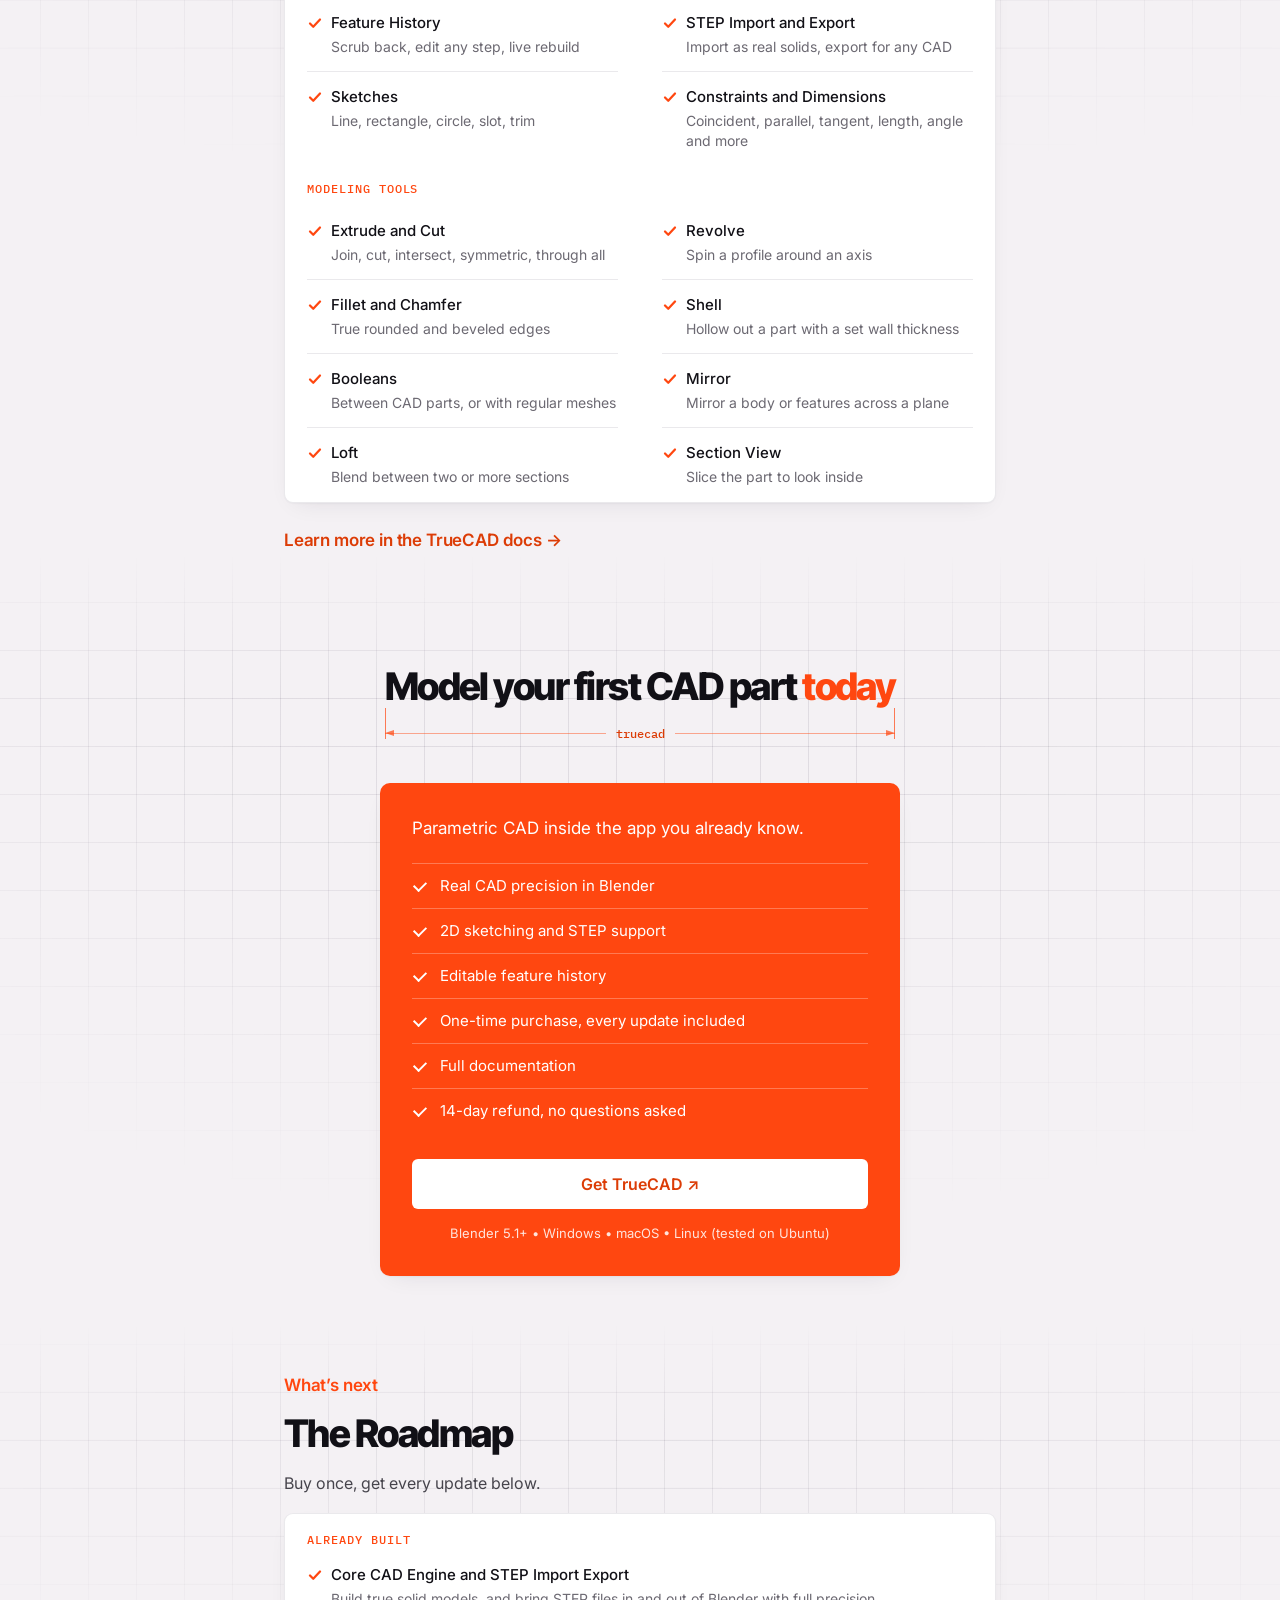
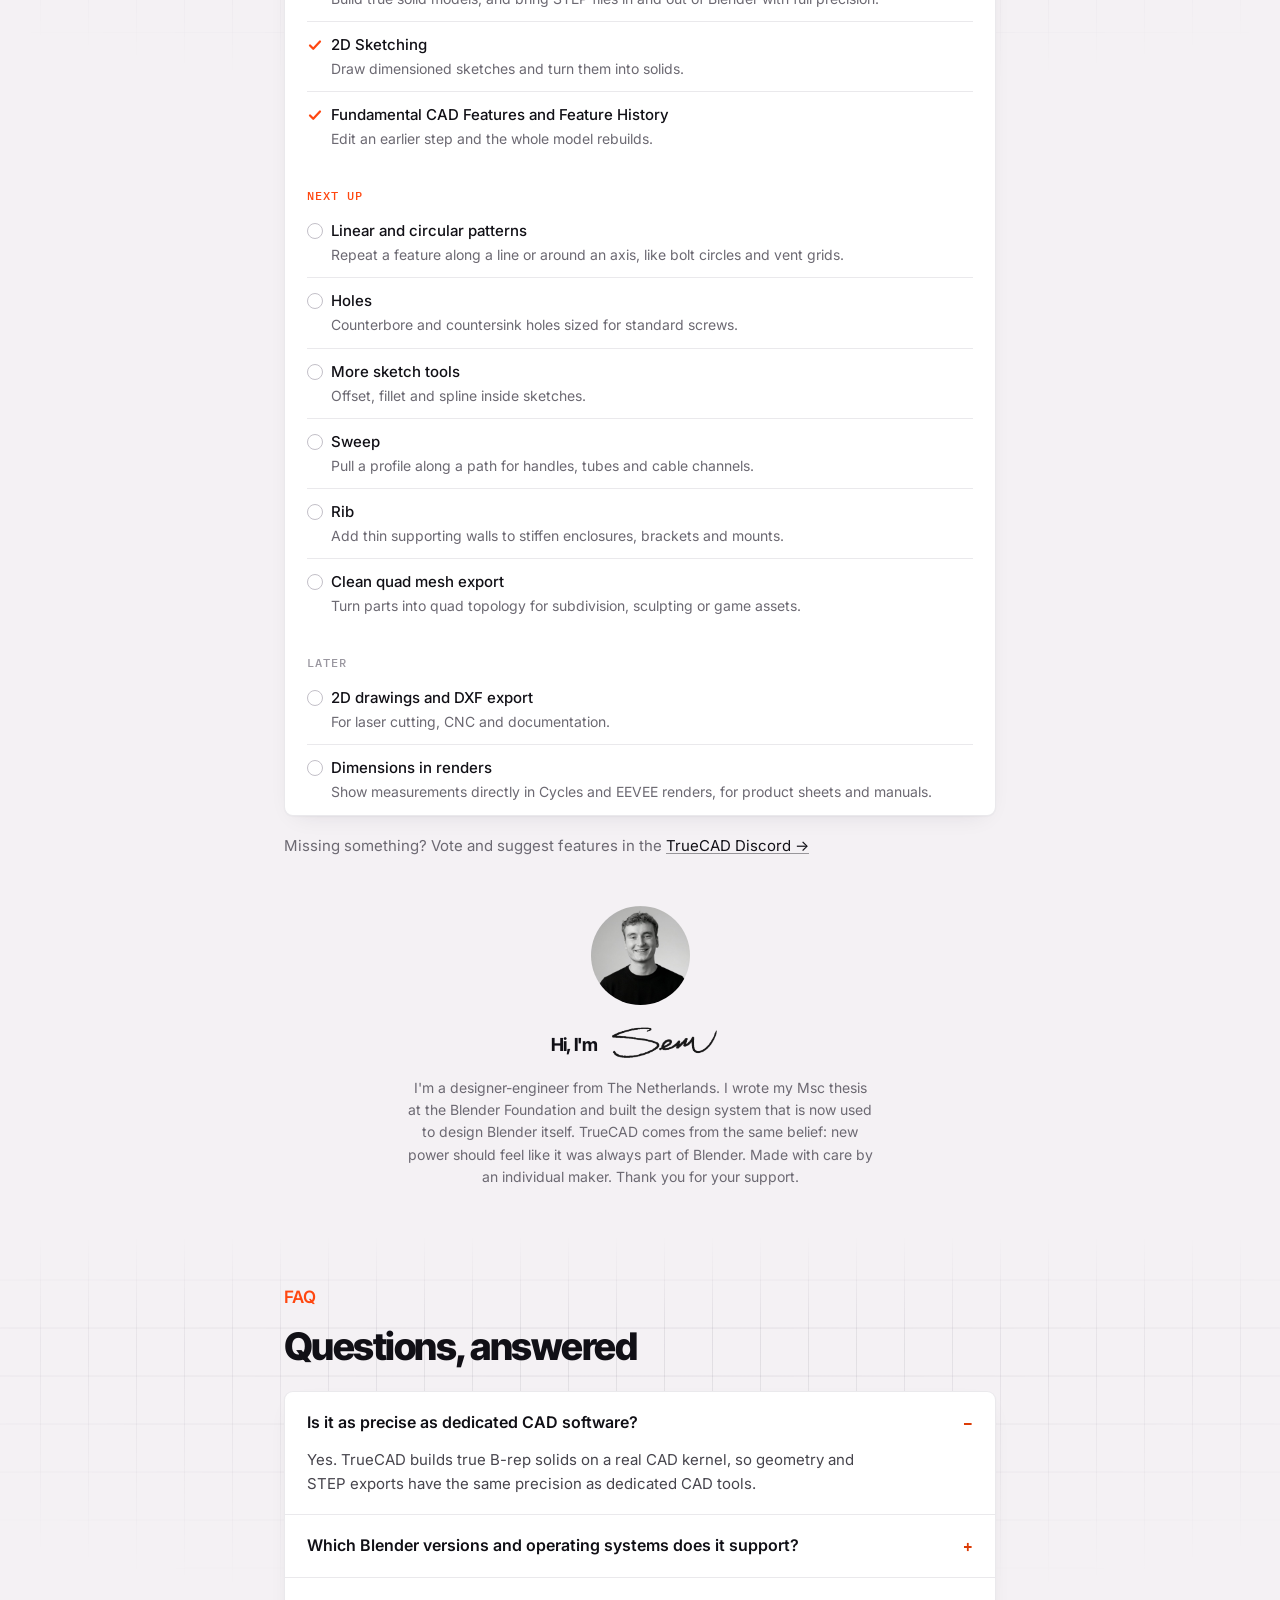
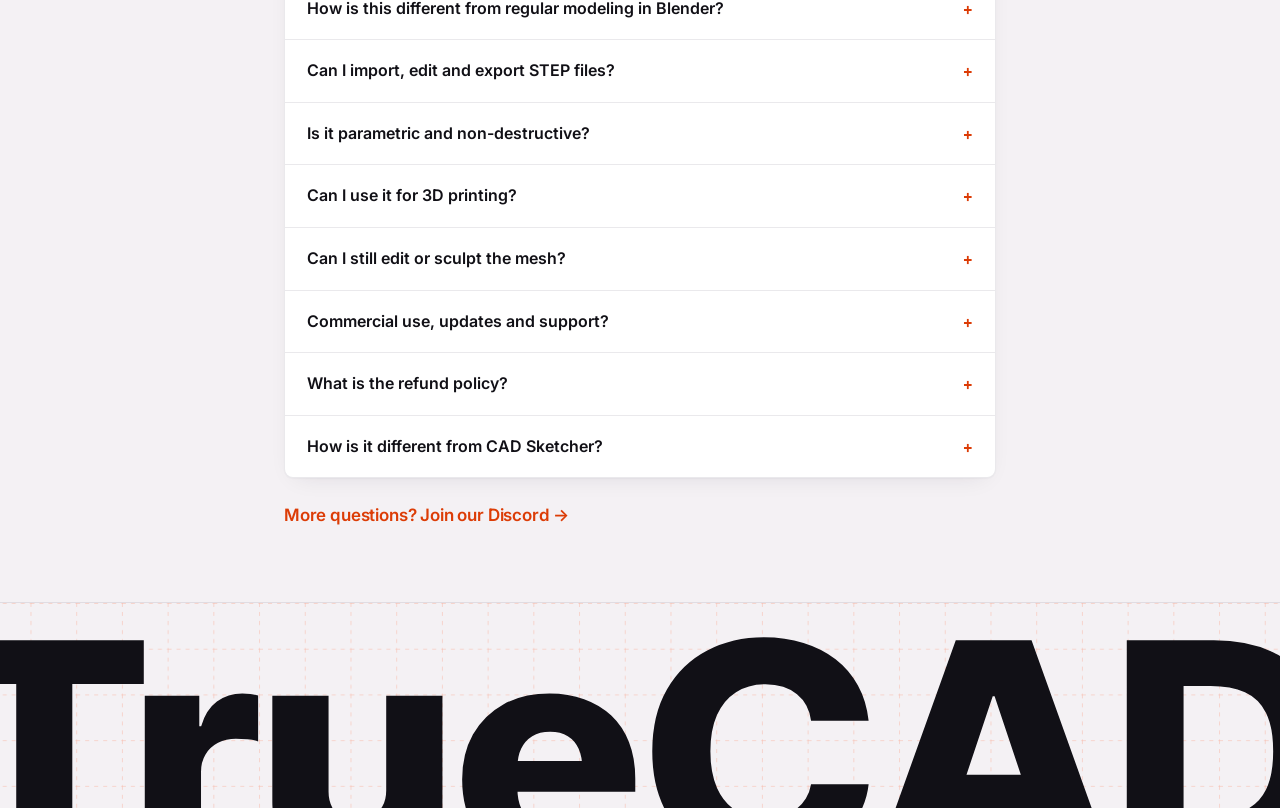
==== commit b13bc5d4: "Require Blender 5.1+ Co-Authored-By: Claude Opus 5.5 <noreply@anthropic.com>" ====
--- a/index.html
+++ b/index.html
@@ -575,7 +575,7 @@
           <li>14-day refund, no questions asked</li>
         </ul>
         <a class="btn" href="https://superhivemarket.com/products/truecad" target="_top">Get TrueCAD &#8599;</a>
-        <p class="compat">Blender 5.0+ &bull; Windows &bull; macOS &bull; Linux (tested on Ubuntu)</p>
+        <p class="compat">Blender 5.1+ &bull; Windows &bull; macOS &bull; Linux (tested on Ubuntu)</p>
       </div>
     </section>
 
@@ -621,7 +621,7 @@
         </details>
         <details>
           <summary>Which Blender versions and operating systems does it support?</summary>
-          <p>Blender 5.0 and newer on Windows, macOS and Linux (tested on Ubuntu).</p>
+          <p>Blender 5.1 and newer on Windows, macOS and Linux (tested on Ubuntu).</p>
         </details>
         <details>
           <summary>How is this different from regular modeling in Blender?</summary>
